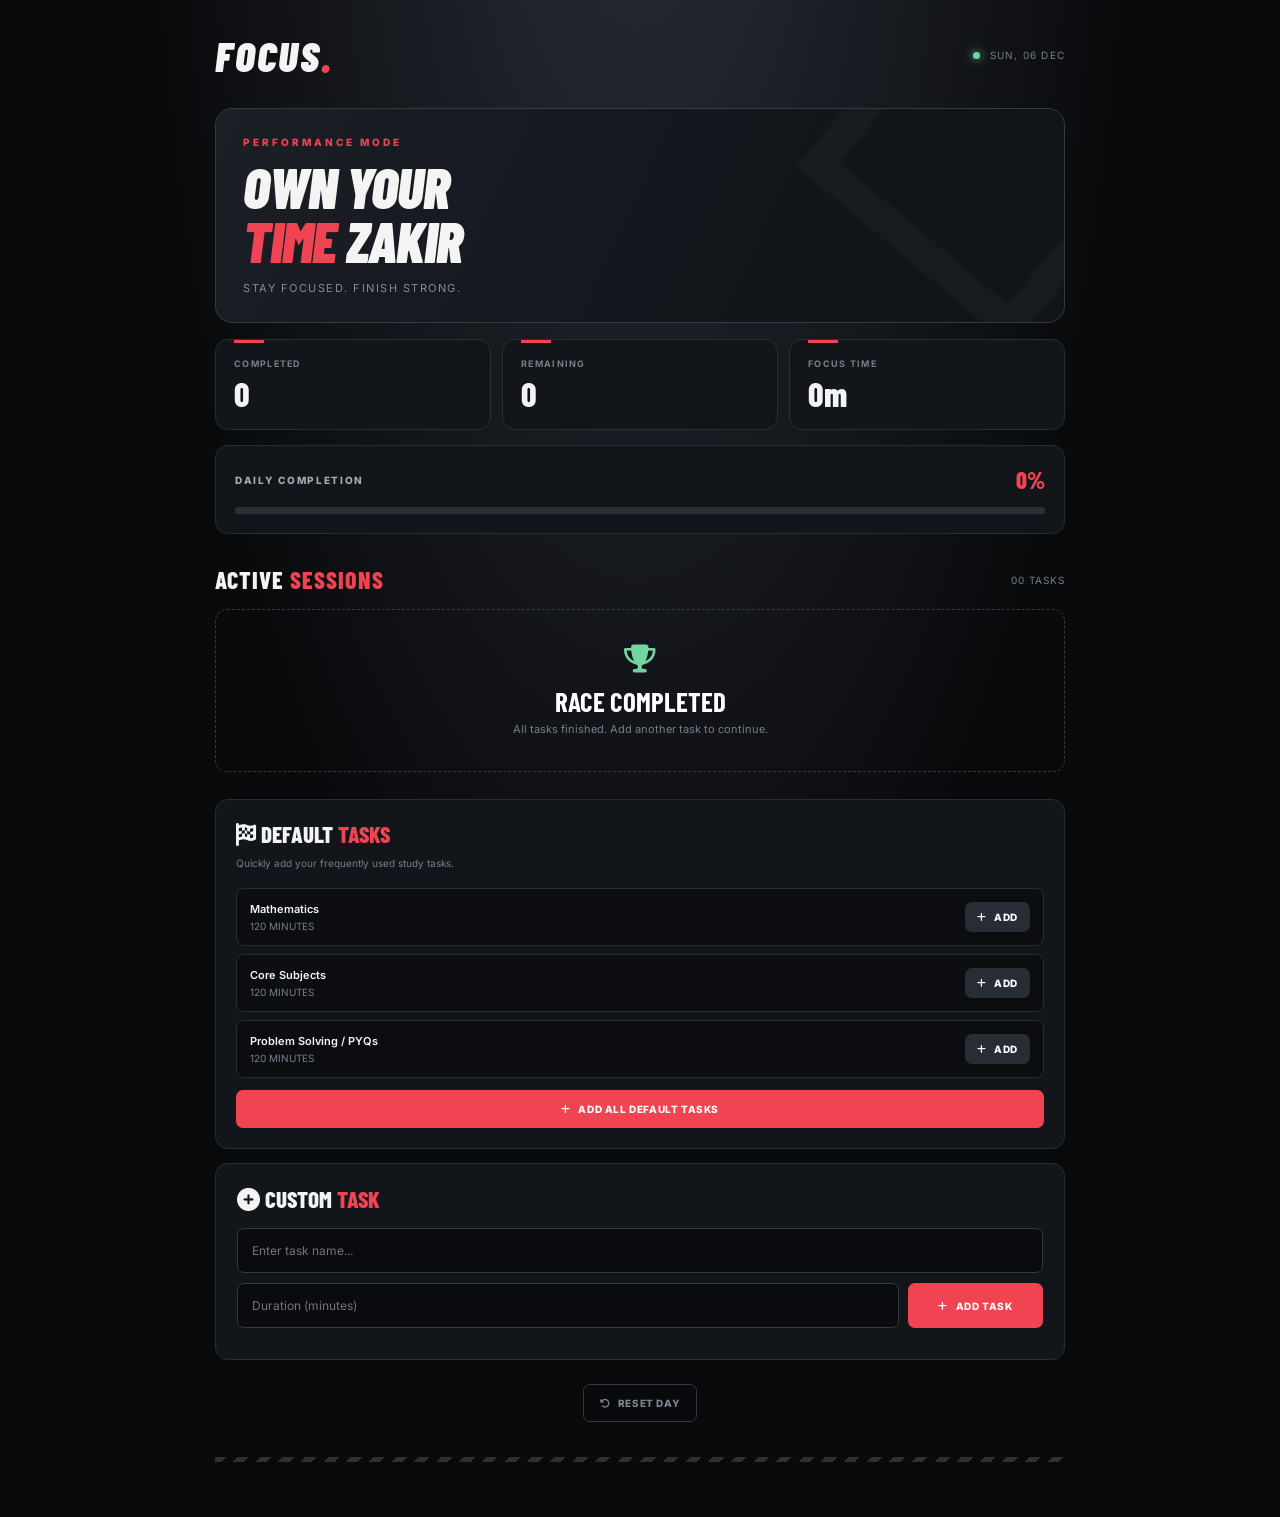
==== index.html @ b2abbb10 "Update print statement from 'Hello' to 'Goodbye'" ====
<!DOCTYPE html>
<html lang="en">
<head>
<meta charset="UTF-8">
<meta name="viewport" content="width=device-width, initial-scale=1.0">
<title>FOCUS — Daily Tracker</title>

    <link rel="icon" type="image/png" href="./logo.png" sizes="32x32">
    <link rel="manifest" href="./manifest.json">
    <meta name="theme-color" content="#090a0c">
<meta name="mobile-web-app-capable" content="yes">
<meta name="apple-mobile-web-app-capable" content="yes">

<!-- Font Awesome -->
<link rel="stylesheet"
href="https://cdnjs.cloudflare.com/ajax/libs/font-awesome/6.7.2/css/all.min.css">

<!-- Fonts -->
<link rel="preconnect" href="https://fonts.googleapis.com">
<link rel="preconnect" href="https://fonts.gstatic.com" crossorigin>
<link href="https://fonts.googleapis.com/css2?family=Barlow+Condensed:wght@500;600;700;800;900&family=Inter:wght@400;500;600;700;800&display=swap" rel="stylesheet">

<style>
:root {
    --bg: #090a0c;
    --panel: #12151a;
    --panel2: #191d23;
    --border: #292e36;
    --red: #f04452;
    --red2: #b82432;
    --text: #f4f4f5;
    --muted: #777f8b;
    --green: #72d6a0;
}

* {
    margin: 0;
    padding: 0;
    box-sizing: border-box;
}

body {
    background:
        radial-gradient(ellipse at 50% -20%, #292e38 0%, transparent 55%),
        var(--bg);
    color: var(--text);
    font-family: Inter, sans-serif;
    min-height: 100vh;
    padding: 30px 17px 55px;
    overflow-x: hidden;
}

body::before {
    content: "";
    position: fixed;
    inset: 0;
    pointer-events: none;
    opacity: .09;
    background-image:
        linear-gradient(90deg, #ffffff10 1px, transparent 1px),
        linear-gradient(#ffffff10 1px, transparent 1px);
    background-size: 42px 42px;
    mask-image: linear-gradient(to bottom, black, transparent 75%);
}

button, input {
    font-family: inherit;
}

.container {
    width: 100%;
    max-width: 850px;
    margin: auto;
    position: relative;
}

/* HEADER */

.header {
    display: flex;
    justify-content: space-between;
    align-items: center;
    margin-bottom: 28px;
}

.logo {
    font-family: "Barlow Condensed", sans-serif;
    font-size: 42px;
    font-weight: 900;
    font-style: italic;
    letter-spacing: 2px;
}

.logo span {
    color: var(--red);
}

.header-right {
    display: flex;
    align-items: center;
    gap: 10px;
}

.live-dot {
    width: 7px;
    height: 7px;
    background: var(--green);
    border-radius: 50%;
    box-shadow: 0 0 10px #72d6a0;
}

.date {
    color: var(--muted);
    font-size: 10px;
    letter-spacing: 1.2px;
}

/* HERO */

.hero {
    position: relative;
    overflow: hidden;
    border: 1px solid #343943;
    border-radius: 17px;
    background: linear-gradient(115deg, #1b1f26, #111419 75%);
    padding: 27px;
    margin-bottom: 16px;
}

.hero::after {
    content: "";
    position: absolute;
    width: 220px;
    height: 220px;
    right: -70px;
    top: -100px;
    border: 30px solid #ffffff06;
    transform: rotate(40deg);
    pointer-events: none;
}

.hero-label {
    color: var(--red);
    font-size: 10px;
    font-weight: 800;
    letter-spacing: 3px;
    margin-bottom: 11px;
}

.hero-title {
    font-family: "Barlow Condensed", sans-serif;
    font-size: clamp(38px, 8vw, 57px);
    line-height: .95;
    font-weight: 900;
    font-style: italic;
    letter-spacing: -1px;
}

.hero-title span {
    color: var(--red);
}

.hero-description {
    color: #858c97;
    font-size: 11px;
    letter-spacing: 1.5px;
    margin-top: 14px;
}

/* STATS */

.stats {
    display: grid;
    grid-template-columns: repeat(3, 1fr);
    gap: 11px;
    margin-bottom: 15px;
}

.stat {
    position: relative;
    overflow: hidden;
    background: var(--panel);
    border: 1px solid var(--border);
    border-radius: 13px;
    padding: 18px;
}

.stat::before {
    content: "";
    position: absolute;
    left: 18px;
    top: 0;
    width: 30px;
    height: 3px;
    background: var(--red);
}

.stat-label {
    color: var(--muted);
    font-size: 9px;
    letter-spacing: 1.3px;
    font-weight: 700;
    text-transform: uppercase;
}

.stat-value {
    font-family: "Barlow Condensed", sans-serif;
    font-size: 34px;
    font-weight: 800;
    margin-top: 8px;
    line-height: 1;
}

/* PROGRESS */

.progress-card {
    background: var(--panel);
    border: 1px solid var(--border);
    border-radius: 13px;
    padding: 19px;
    margin-bottom: 31px;
}

.progress-top {
    display: flex;
    justify-content: space-between;
    margin-bottom: 13px;
    align-items: center;
}

.progress-label {
    color: #a5aab3;
    font-size: 10px;
    font-weight: 800;
    letter-spacing: 1.7px;
}

.progress-number {
    color: var(--red);
    font-family: "Barlow Condensed", sans-serif;
    font-size: 24px;
    font-weight: 800;
}

.progress-track {
    height: 7px;
    background: #2b3038;
    border-radius: 20px;
    overflow: hidden;
}

.progress-fill {
    width: 0;
    height: 100%;
    border-radius: 20px;
    background: linear-gradient(90deg, var(--red2), var(--red));
    box-shadow: 0 0 12px #f0445260;
    transition: width .4s ease;
}

/* TASK SECTION */

.section-header {
    display: flex;
    justify-content: space-between;
    align-items: center;
    margin-bottom: 15px;
}

.section-title {
    font-family: "Barlow Condensed", sans-serif;
    font-size: 24px;
    font-weight: 800;
    letter-spacing: 1px;
}

.section-title span {
    color: var(--red);
}

.task-count {
    font-size: 10px;
    color: var(--muted);
    letter-spacing: 1px;
}

/* TASK CARD */

.task {
    background: linear-gradient(120deg, #171a20, #111419);
    border: 1px solid #2b3038;
    border-radius: 13px;
    padding: 21px;
    margin-bottom: 12px;
    position: relative;
    overflow: hidden;
    transition: border-color .2s, transform .2s;
    animation: enter .3s ease both;
}

.task:hover {
    border-color: #535b68;
    transform: translateY(-2px);
}

.task.active {
    border-color: #92323c;
    background: linear-gradient(120deg, #20191c, #12151a);
}

.task.active::before {
    content: "";
    position: absolute;
    left: 0;
    top: 0;
    bottom: 0;
    width: 3px;
    background: var(--red);
}

@keyframes enter {
    from {
        opacity: 0;
        transform: translateY(10px);
    }
    to {
        opacity: 1;
        transform: translateY(0);
    }
}

@keyframes vanish {
    to {
        opacity: 0;
        transform: translateX(25px);
        max-height: 0;
        padding-top: 0;
        padding-bottom: 0;
        margin-bottom: 0;
    }
}

.task.removing {
    animation: vanish .3s ease forwards;
    pointer-events: none;
}

.task-head {
    display: flex;
    justify-content: space-between;
    gap: 10px;
}

.task-name {
    font-size: 15px;
    font-weight: 700;
    overflow-wrap: anywhere;
}

.task-duration {
    font-size: 9px;
    color: var(--muted);
    margin-top: 7px;
    letter-spacing: 1px;
}

.task-status {
    font-size: 9px;
    color: #858c97;
    font-weight: 800;
    letter-spacing: 1px;
    white-space: nowrap;
}

.task.active .task-status {
    color: var(--red);
}

.timer {
    font-family: "Barlow Condensed", sans-serif;
    font-size: 49px;
    font-weight: 800;
    letter-spacing: 1px;
    margin: 16px 0;
    font-variant-numeric: tabular-nums;
}

.task.active .timer {
    color: #ff5965;
}

.actions {
    display: flex;
    flex-wrap: wrap;
    gap: 8px;
}

button {
    border: none;
    border-radius: 7px;
    cursor: pointer;
    font-size: 10px;
    font-weight: 800;
    letter-spacing: .6px;
    padding: 12px 16px;
    transition: .2s;
}

button:hover {
    transform: translateY(-2px);
    filter: brightness(1.12);
}

button:active {
    transform: scale(.97);
}

button:disabled {
    opacity: .5;
    cursor: default;
    transform: none;
}

button i {
    margin-right: 5px;
}

.start-btn {
    background: var(--red);
    color: white;
}

.pause-btn {
    background: #303640;
    color: white;
}

.end-btn {
    background: #252a31;
    color: #b3bac4;
}

.delete-btn {
    margin-left: auto;
    color: #858c97;
    background: transparent;
    border: 1px solid #343a43;
}

.delete-btn:hover {
    color: var(--red);
    border-color: var(--red);
}

/* DEFAULT TASKS PANEL */

.default-panel {
    background: var(--panel);
    border: 1px solid var(--border);
    border-radius: 13px;
    padding: 20px;
    margin-top: 27px;
}

.panel-heading {
    font-family: "Barlow Condensed", sans-serif;
    font-size: 23px;
    font-weight: 800;
    margin-bottom: 7px;
}

.panel-heading span {
    color: var(--red);
}

.panel-subtitle {
    color: var(--muted);
    font-size: 10px;
    margin-bottom: 17px;
    line-height: 1.6;
}

.default-list {
    display: flex;
    flex-direction: column;
    gap: 8px;
}

.default-item {
    background: #0b0d10;
    border: 1px solid #292e36;
    padding: 13px;
    border-radius: 8px;
    display: flex;
    justify-content: space-between;
    align-items: center;
    gap: 10px;
}

.default-name {
    font-size: 11px;
    font-weight: 600;
}

.default-time {
    color: var(--muted);
    font-size: 10px;
    margin-top: 4px;
}

.small-add {
    padding: 9px 12px;
    background: #282d35;
    color: white;
    white-space: nowrap;
}

.small-add:hover {
    background: var(--red);
}

.add-all {
    width: 100%;
    margin-top: 12px;
    background: var(--red);
    color: white;
    padding: 13px;
}

/* CUSTOM TASK PANEL */

.custom-panel {
    background: var(--panel);
    border: 1px solid var(--border);
    border-radius: 13px;
    padding: 21px;
    margin-top: 14px;
}

.custom-heading {
    font-family: "Barlow Condensed", sans-serif;
    font-size: 23px;
    font-weight: 800;
    margin-bottom: 15px;
}

.custom-heading span {
    color: var(--red);
}

input {
    width: 100%;
    padding: 14px;
    border: 1px solid #343a43;
    background: #090b0e;
    color: white;
    outline: none;
    border-radius: 7px;
    font-size: 12px;
    margin-bottom: 10px;
}

input:focus {
    border-color: var(--red);
}

.add-row {
    display: grid;
    grid-template-columns: 1fr 135px;
    gap: 9px;
}

.add-btn {
    background: var(--red);
    color: white;
    margin-bottom: 10px;
}

/* EMPTY STATE */

.empty {
    text-align: center;
    border: 1px dashed #353b45;
    border-radius: 12px;
    padding: 35px 15px;
    color: var(--muted);
    font-size: 11px;
}

.empty i {
    color: var(--green);
    font-size: 28px;
    margin-bottom: 12px;
}

.empty h3 {
    color: white;
    font-family: "Barlow Condensed", sans-serif;
    font-size: 27px;
    margin-bottom: 5px;
}

/* RESET */

.reset-area {
    display: flex;
    justify-content: center;
    margin-top: 24px;
}

.reset-btn {
    background: transparent;
    color: #7e8590;
    border: 1px solid #343a43;
}

.reset-btn:hover {
    color: white;
    border-color: var(--red);
}

/* CHECKER STRIPE */

.checker {
    height: 5px;
    margin-top: 35px;
    opacity: .3;
    background: repeating-linear-gradient(
        135deg,
        #888 0,
        #888 8px,
        transparent 8px,
        transparent 16px
    );
}

@media(max-width: 550px) {
    body {
        padding: 22px 13px 45px;
    }

    .hero {
        padding: 22px;
    }

    .stat {
        padding: 13px;
    }

    .stat-value {
        font-size: 29px;
    }

    .task {
        padding: 17px;
    }

    .timer {
        font-size: 43px;
    }

    .add-row {
        grid-template-columns: 1fr 115px;
    }
}
</style>
</head>

<body>

<div class="container">

    <header class="header">
        <div class="logo">FOCUS<span>.</span></div>

        <div class="header-right">
            <div class="live-dot"></div>
            <div class="date" id="date"></div>
        </div>
    </header>

    <section class="hero">
        <div class="hero-label">PERFORMANCE MODE</div>
        <div class="hero-title">
            OWN YOUR<br>
            <span>TIME </span>
            ZAKIR
        </div>
        <div class="hero-description">
            STAY FOCUSED. FINISH STRONG.
        </div>
    </section>

    <section class="stats">
        <div class="stat">
            <div class="stat-label">Completed</div>
            <div class="stat-value" id="completed">0</div>
        </div>

        <div class="stat">
            <div class="stat-label">Remaining</div>
            <div class="stat-value" id="remaining">3</div>
        </div>

        <div class="stat">
            <div class="stat-label">Focus time</div>
            <div class="stat-value" id="focusTime">0m</div>
        </div>
    </section>

    <section class="progress-card">
        <div class="progress-top">
            <div class="progress-label">DAILY COMPLETION</div>
            <div class="progress-number" id="percentage">0%</div>
        </div>

        <div class="progress-track">
            <div class="progress-fill" id="progress"></div>
        </div>
    </section>

    <section>
        <div class="section-header">
            <div class="section-title">
                ACTIVE <span>SESSIONS</span>
            </div>
            <div class="task-count" id="taskCount">03 TASKS</div>
        </div>

        <div id="taskList"></div>
    </section>

    <!-- DEFAULT TASKS -->
    <section class="default-panel">
        <div class="panel-heading">
            <i class="fa-solid fa-flag-checkered"></i>
            DEFAULT <span>TASKS</span>
        </div>

        <div class="panel-subtitle">
            Quickly add your frequently used study tasks.
        </div>

        <div class="default-list" id="defaultList"></div>

        <button class="add-all" onclick="addAllDefaults()">
            <i class="fa-solid fa-plus"></i>
            ADD ALL DEFAULT TASKS
        </button>
    </section>

    <!-- CUSTOM TASKS -->
    <section class="custom-panel">
        <div class="custom-heading">
            <i class="fa-solid fa-circle-plus"></i>
            CUSTOM <span>TASK</span>
        </div>

        <input
            id="taskName"
            type="text"
            placeholder="Enter task name..."
            maxlength="80"
        >

        <div class="add-row">
            <input
                id="taskDuration"
                type="number"
                min="1"
                max="1440"
                placeholder="Duration (minutes)"
            >

            <button class="add-btn" onclick="addTask()">
                <i class="fa-solid fa-plus"></i>
                ADD TASK
            </button>
        </div>
    </section>

    <div class="reset-area">
        <button class="reset-btn" onclick="resetDay()">
            <i class="fa-solid fa-rotate-left"></i>
            RESET DAY
        </button>
    </div>

    <div class="checker"></div>

</div>

<script>

const STORAGE_KEY = "focusTrackerV3";

const DEFAULTS = [
    { name: "Mathematics", duration: 120 },
    { name: "Core Subjects", duration: 120 },
    { name: "Problem Solving / PYQs", duration: 120 }
];

function today() {
    const d = new Date();

    return [
        d.getFullYear(),
        String(d.getMonth() + 1).padStart(2, "0"),
        String(d.getDate()).padStart(2, "0")
    ].join("-");
}

function newState() {
    return {
        date: today(),
        tasks: [],
        activeId: null,
        lastTick: null,
        focusSeconds: 0,
        completedCount: 0
    };
}

function loadState() {
    try {
        const data = JSON.parse(localStorage.getItem(STORAGE_KEY));

        if (data && data.date === today() &&
            Array.isArray(data.tasks)) {

            data.focusSeconds = data.focusSeconds || 0;
            data.completedCount = data.completedCount || 0;

            return data;
        }
    } catch (e) {}

    return newState();
}

let state = loadState();

function save() {
    localStorage.setItem(STORAGE_KEY, JSON.stringify(state));
}

function formatTime(seconds) {
    seconds = Math.max(0, Math.ceil(seconds));

    const h = Math.floor(seconds / 3600);
    const m = Math.floor((seconds % 3600) / 60);
    const s = seconds % 60;

    return [h, m, s]
        .map(v => String(v).padStart(2, "0"))
        .join(":");
}

/* DEFAULT TASKS UI */

function renderDefaults() {
    const list = document.getElementById("defaultList");
    list.innerHTML = "";

    DEFAULTS.forEach((item, index) => {
        const row = document.createElement("div");
        row.className = "default-item";

        const info = document.createElement("div");

        const name = document.createElement("div");
        name.className = "default-name";
        name.textContent = item.name;

        const time = document.createElement("div");
        time.className = "default-time";
        time.textContent = item.duration + " MINUTES";

        info.append(name, time);

        const button = document.createElement("button");
        button.className = "small-add";
        button.innerHTML = '<i class="fa-solid fa-plus"></i> ADD';
        button.onclick = () => addDefault(index);

        row.append(info, button);
        list.appendChild(row);
    });
}

function createTask(name, duration) {
    state.tasks.push({
        id: Date.now() + Math.floor(Math.random() * 100000),
        name: name,
        duration: duration,
        remaining: duration * 60,
        completed: false
    });

    save();
    renderTasks();
}

function addDefault(index) {
    const item = DEFAULTS[index];

    createTask(item.name, item.duration);
}

function addAllDefaults() {
    const existing = state.tasks
        .filter(t => !t.completed)
        .map(t => t.name.toLowerCase());

    let added = 0;

    DEFAULTS.forEach(item => {
        if (!existing.includes(item.name.toLowerCase())) {
            state.tasks.push({
                id: Date.now() + Math.floor(Math.random() * 100000),
                name: item.name,
                duration: item.duration,
                remaining: item.duration * 60,
                completed: false
            });

            added++;
        }
    });

    if (added === 0) {
        alert("All default tasks are already in your task list.");
        return;
    }

    save();
    renderTasks();
}

/* TIMER ENGINE */

function updateTimer() {
    if (!state.activeId || !state.lastTick) return;

    const now = Date.now();

    const elapsed = Math.floor(
        (now - state.lastTick) / 1000
    );

    if (elapsed <= 0) return;

    const task = state.tasks.find(
        t => t.id === state.activeId
    );

    if (!task || task.completed) {
        state.activeId = null;
        state.lastTick = null;
        return;
    }

    const used = Math.min(elapsed, task.remaining);

    task.remaining -= used;
    state.focusSeconds += used;
    state.lastTick += used * 1000;

    if (task.remaining <= 0) {
        task.remaining = 0;
        task.completed = true;
        state.completedCount++;

        state.activeId = null;
        state.lastTick = null;

        save();
        removeCompletedCard(task.id);
    }
}

/* TASK RENDERING */

function renderTasks() {
    const list = document.getElementById("taskList");
    list.innerHTML = "";

    const visible = state.tasks.filter(
        t => !t.completed
    );

    visible.forEach(task => {
        const active = state.activeId === task.id;

        const card = document.createElement("div");
        card.className = "task" + (active ? " active" : "");
        card.id = "task-" + task.id;

        const heading = document.createElement("div");
        heading.className = "task-head";

        const info = document.createElement("div");

        const name = document.createElement("div");
        name.className = "task-name";
        name.textContent = task.name;

        const duration = document.createElement("div");
        duration.className = "task-duration";
        duration.textContent =
            "PLANNED DURATION · " + task.duration + " MIN";

        info.append(name, duration);

        const status = document.createElement("div");
        status.className = "task-status";
        status.id = "status-" + task.id;
        status.textContent = active ? "RUNNING" : "READY";

        heading.append(info, status);

        const timer = document.createElement("div");
        timer.className = "timer";
        timer.id = "timer-" + task.id;
        timer.textContent = formatTime(task.remaining);

        const actions = document.createElement("div");
        actions.className = "actions";

        const start = document.createElement("button");
        start.className = "start-btn";
        start.innerHTML = active
            ? '<i class="fa-solid fa-play"></i> RUNNING'
            : task.remaining < task.duration * 60
                ? '<i class="fa-solid fa-play"></i> RESUME'
                : '<i class="fa-solid fa-play"></i> START';

        start.disabled = active;
        start.onclick = () => startTask(task.id);

        actions.appendChild(start);

        if (active) {
            const pause = document.createElement("button");
            pause.className = "pause-btn";
            pause.innerHTML = '<i class="fa-solid fa-pause"></i> PAUSE';
            pause.onclick = pauseTask;

            actions.appendChild(pause);
        }

        const end = document.createElement("button");
        end.className = "end-btn";
        end.innerHTML = '<i class="fa-solid fa-flag-checkered"></i> END';
        end.onclick = () => endTask(task.id);

        actions.appendChild(end);

        const del = document.createElement("button");
        del.className = "delete-btn";
        del.innerHTML = '<i class="fa-solid fa-trash"></i>';
        del.title = "Delete task";
        del.onclick = () => deleteTask(task.id);

        actions.appendChild(del);

        card.append(heading, timer, actions);
        list.appendChild(card);
    });

    if (visible.length === 0) {
        const empty = document.createElement("div");
        empty.className = "empty";

        const icon = document.createElement("i");
        icon.className = "fa-solid fa-trophy";

        const title = document.createElement("h3");
        title.textContent = "RACE COMPLETED";

        const text = document.createElement("p");
        text.textContent = "All tasks finished. Add another task to continue.";

        empty.append(icon, title, text);
        list.appendChild(empty);
    }

    updateDashboard();
}

/* REMOVE COMPLETED CARD */

function removeCompletedCard(id) {
    const card = document.getElementById("task-" + id);

    if (card) {
        card.classList.add("removing");

        setTimeout(() => {
            card.remove();
            updateEmptyState();
        }, 300);
    }

    updateDashboard();
}

function updateEmptyState() {
    const remaining = state.tasks.filter(t => !t.completed);

    if (remaining.length === 0) {
        const list = document.getElementById("taskList");

        if (!list.querySelector(".empty")) {
            const empty = document.createElement("div");
            empty.className = "empty";

            const icon = document.createElement("i");
            icon.className = "fa-solid fa-trophy";

            const title = document.createElement("h3");
            title.textContent = "RACE COMPLETED";

            const text = document.createElement("p");
            text.textContent = "All tasks finished. Add another task to continue.";

            empty.append(icon, title, text);
            list.appendChild(empty);
        }
    }
}

/* DASHBOARD */

function updateDashboard() {
    const total = state.tasks.length;
    const completed = state.completedCount;

    const remaining = state.tasks.filter(
        t => !t.completed
    ).length;

    const percent = total
        ? Math.min(100, Math.round(completed / total * 100))
        : 0;

    document.getElementById("completed").textContent = completed;
    document.getElementById("remaining").textContent = remaining;

    document.getElementById("percentage").textContent =
        percent + "%";

    document.getElementById("progress").style.width =
        percent + "%";

    document.getElementById("taskCount").textContent =
        String(remaining).padStart(2, "0") + " TASKS";

    const mins = Math.floor(state.focusSeconds / 60);
    const hours = Math.floor(mins / 60);
    const rest = mins % 60;

    document.getElementById("focusTime").textContent =
        hours ? hours + "h " + rest + "m" : mins + "m";
}

/* UPDATE TIMER WITHOUT REBUILDING CARDS */

function updateVisibleTimer() {
    if (!state.activeId) return;

    const task = state.tasks.find(
        t => t.id === state.activeId
    );

    if (!task) return;

    const timer = document.getElementById("timer-" + task.id);

    if (timer) {
        timer.textContent = formatTime(task.remaining);
    }
}

/* CONTROLS */

function startTask(id) {
    updateTimer();

    if (state.activeId) {
        state.activeId = null;
        state.lastTick = null;
    }

    const task = state.tasks.find(t => t.id === id);

    if (!task || task.completed || task.remaining <= 0) return;

    state.activeId = id;
    state.lastTick = Date.now();

    save();
    renderTasks();
}

function pauseTask() {
    updateTimer();

    state.activeId = null;
    state.lastTick = null;

    save();
    renderTasks();
}

function endTask(id) {
    updateTimer();

    const task = state.tasks.find(t => t.id === id);

    if (!task || task.completed) return;

    task.completed = true;
    task.remaining = 0;
    state.completedCount++;

    if (state.activeId === id) {
        state.activeId = null;
        state.lastTick = null;
    }

    save();
    removeCompletedCard(id);
}

function deleteTask(id) {
    if (!confirm("Delete this task?")) return;

    if (state.activeId === id) {
        state.activeId = null;
        state.lastTick = null;
    }

    state.tasks = state.tasks.filter(t => t.id !== id);

    save();
    renderTasks();
}

function addTask() {
    const nameInput = document.getElementById("taskName");
    const durationInput = document.getElementById("taskDuration");

    const name = nameInput.value.trim();
    const duration = Number(durationInput.value);

    if (!name) {
        alert("Enter a task name.");
        return;
    }

    if (!Number.isInteger(duration) ||
        duration < 1 || duration > 1440) {
        alert("Enter a duration between 1 and 1440 minutes.");
        return;
    }

    createTask(name, duration);

    nameInput.value = "";
    durationInput.value = "";
}

function resetDay() {
    if (!confirm("Reset all tasks and today's progress?")) return;

    state = newState();

    save();
    renderTasks();
}

/* DAILY RESET */

function checkNewDay() {
    if (state.date !== today()) {
        state = newState();
        save();
        renderTasks();
    }
}

/* DATE */

function updateDate() {
    document.getElementById("date").textContent =
        new Date().toLocaleDateString("en-IN", {
            weekday: "short",
            day: "2-digit",
            month: "short"
        }).toUpperCase();
}

/* KEYBOARD */

document.getElementById("taskName")
    .addEventListener("keydown", e => {
        if (e.key === "Enter") addTask();
    });

document.getElementById("taskDuration")
    .addEventListener("keydown", e => {
        if (e.key === "Enter") addTask();
    });

/* INITIALISE */

checkNewDay();
updateDate();
renderDefaults();
renderTasks();

/* Smooth timer updates without blinking */

setInterval(() => {
    checkNewDay();
    updateTimer();
    updateVisibleTimer();
    updateDashboard();
    save();
}, 1000);

</script>

</body>
</html>
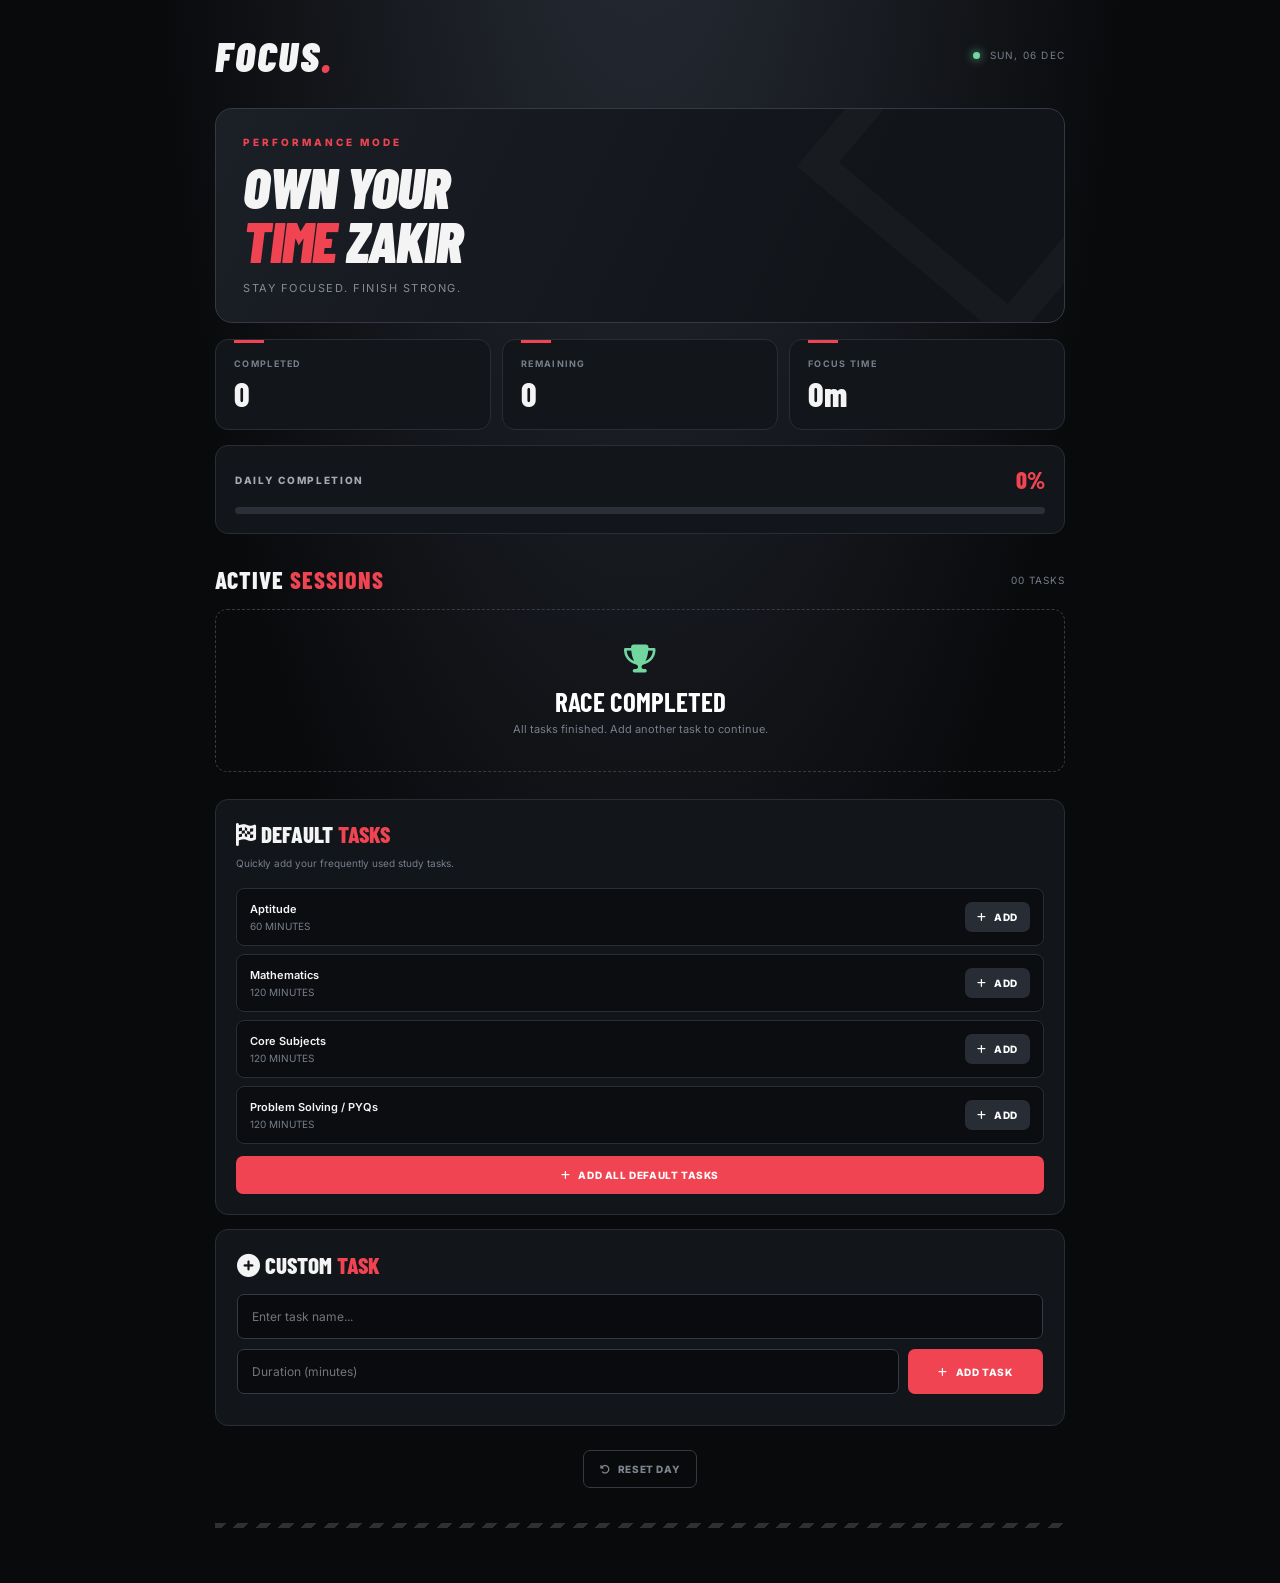
==== commit 5e258516: "Fix typo in print statement" ====
--- a/index.html
+++ b/index.html
@@ -796,6 +796,7 @@
 const STORAGE_KEY = "focusTrackerV3";
 
 const DEFAULTS = [
+    { name: "Aptitude", duration: 60},
     { name: "Mathematics", duration: 120 },
     { name: "Core Subjects", duration: 120 },
     { name: "Problem Solving / PYQs", duration: 120 }
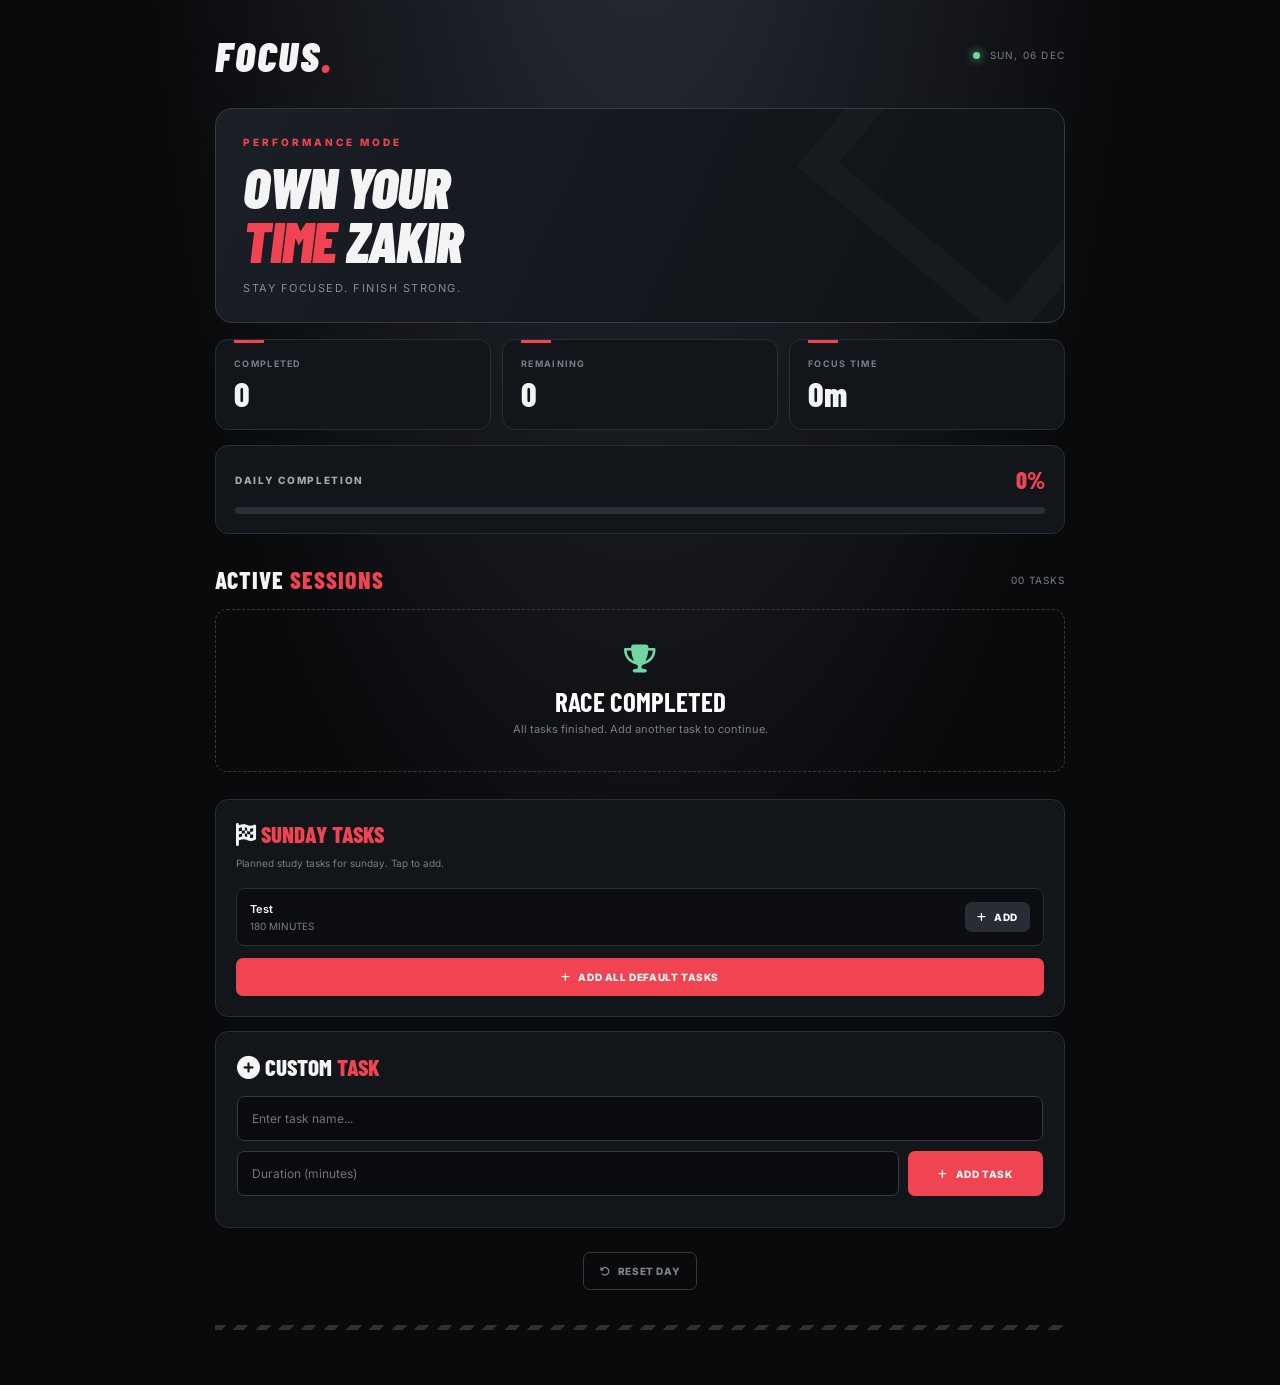
==== commit c01f5246: "Update print statement from 'Hello' to 'Goodbye'" ====
--- a/index.html
+++ b/index.html
@@ -1,4 +1,3 @@
-
 <!DOCTYPE html>
 <html lang="en">
 <head>
@@ -735,11 +734,11 @@
     <section class="default-panel">
         <div class="panel-heading">
             <i class="fa-solid fa-flag-checkered"></i>
-            DEFAULT <span>TASKS</span>
+            <span id="defaultDay">TODAY'S</span> <span>TASKS</span>
         </div>
 
-        <div class="panel-subtitle">
-            Quickly add your frequently used study tasks.
+        <div class="panel-subtitle" id="defaultSubtitle">
+            Quickly add your planned study tasks for today.
         </div>
 
         <div class="default-list" id="defaultList"></div>
@@ -795,12 +794,57 @@
 
 const STORAGE_KEY = "focusTrackerV3";
 
-const DEFAULTS = [
-    { name: "Aptitude", duration: 60},
-    { name: "Mathematics", duration: 120 },
-    { name: "Core Subjects", duration: 120 },
-    { name: "Problem Solving / PYQs", duration: 120 }
+/* ---------- WEEKLY SCHEDULE ----------
+   Keys follow Date.getDay(): 0 = Sunday ... 6 = Saturday.
+   Edit names / durations (minutes) here. */
+
+const DEFAULT_MINUTES = 120;
+
+const SUBJECTS = {
+    CO:    "Calculus and Optimization",
+    PYDSA: "Python & DSA",
+    LA:    "Linear Algebra",
+    AI:    "Artificial Intelligence",
+    ML:    "Machine Learning",
+    PS:    "Probability and Statistics",
+    DBMS:  "DBMS",
+    DW:    "Data Warehousing",
+    TEST:  "Test"
+};
+
+const WEEKLY_SCHEDULE = {
+    0: [{ subject: "TEST",  duration: 180 }],                                   // Sunday
+    1: [{ subject: "CO" },    { subject: "PYDSA" }],                            // Monday
+    2: [{ subject: "LA" },    { subject: "AI" }],                               // Tuesday
+    3: [{ subject: "LA" },    { subject: "ML" }],                               // Wednesday
+    4: [{ subject: "PS" },    { subject: "ML" }],                               // Thursday
+    5: [{ subject: "PS" },    { subject: "DBMS" }],                             // Friday
+    6: [{ subject: "PS" },    { subject: "DW" }]                                // Saturday
+};
+
+const DAY_NAMES = [
+    "SUNDAY", "MONDAY", "TUESDAY", "WEDNESDAY",
+    "THURSDAY", "FRIDAY", "SATURDAY"
 ];
+
+/* Common tasks every day EXCEPT Sunday (Sunday is Test only) */
+const DAILY_TASKS = [
+    { name: "Aptitude", duration: 60 },
+    { name: "PYQs",     duration: 120 }
+];
+
+function getDefaults() {
+    const day = new Date().getDay();
+
+    const subjects = (WEEKLY_SCHEDULE[day] || []).map(item => ({
+        name: SUBJECTS[item.subject],
+        duration: item.duration || DEFAULT_MINUTES
+    }));
+
+    if (day === 0) return subjects;
+
+    return subjects.concat(DAILY_TASKS.map(t => ({ ...t })));
+}
 
 function today() {
     const d = new Date();
@@ -861,10 +905,17 @@
 /* DEFAULT TASKS UI */
 
 function renderDefaults() {
+    const defaults = getDefaults();
+    const dayName = DAY_NAMES[new Date().getDay()];
+
+    document.getElementById("defaultDay").textContent = dayName;
+    document.getElementById("defaultSubtitle").textContent =
+        "Planned study tasks for " + dayName.toLowerCase() + ". Tap to add.";
+
     const list = document.getElementById("defaultList");
     list.innerHTML = "";
 
-    DEFAULTS.forEach((item, index) => {
+    defaults.forEach((item, index) => {
         const row = document.createElement("div");
         row.className = "default-item";
 
@@ -904,7 +955,9 @@
 }
 
 function addDefault(index) {
-    const item = DEFAULTS[index];
+    const item = getDefaults()[index];
+
+    if (!item) return;
 
     createTask(item.name, item.duration);
 }
@@ -916,7 +969,7 @@
 
     let added = 0;
 
-    DEFAULTS.forEach(item => {
+    getDefaults().forEach(item => {
         if (!existing.includes(item.name.toLowerCase())) {
             state.tasks.push({
                 id: Date.now() + Math.floor(Math.random() * 100000),
@@ -1288,6 +1341,7 @@
     if (state.date !== today()) {
         state = newState();
         save();
+        renderDefaults();
         renderTasks();
     }
 }
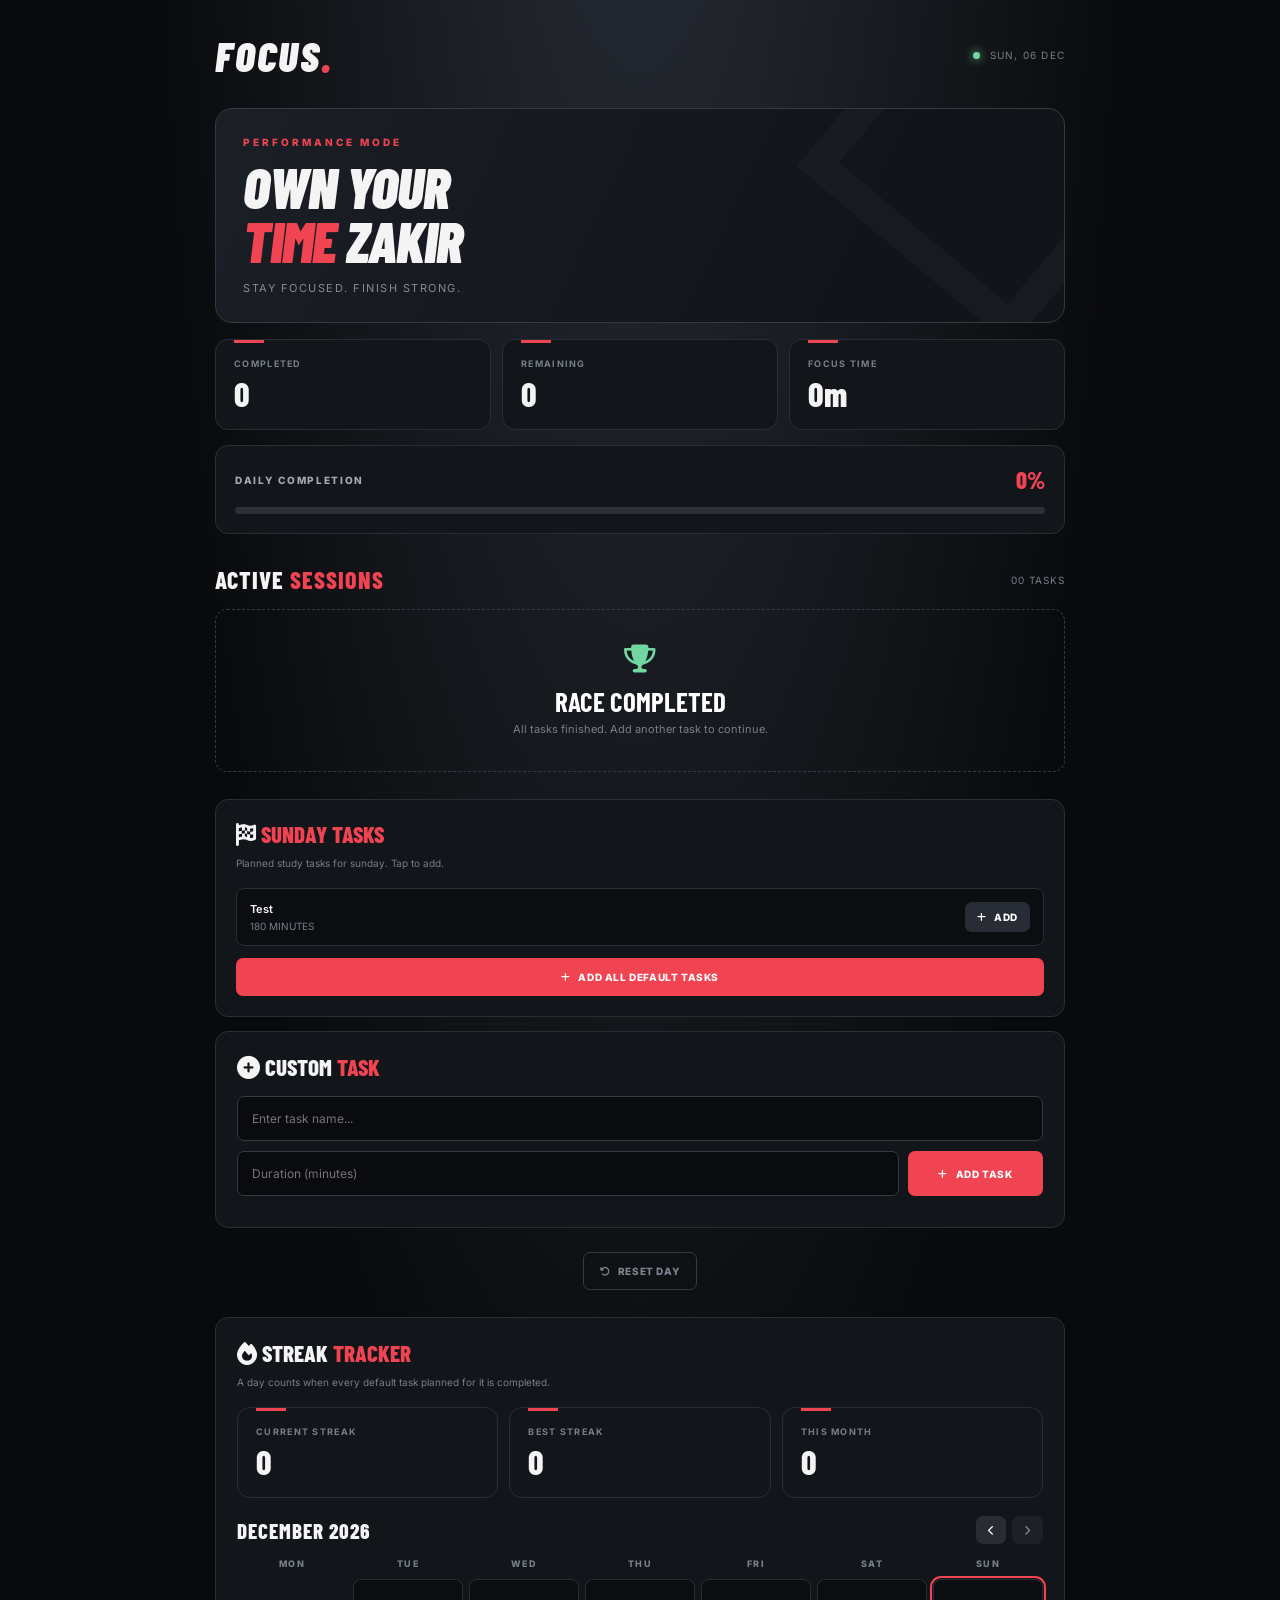
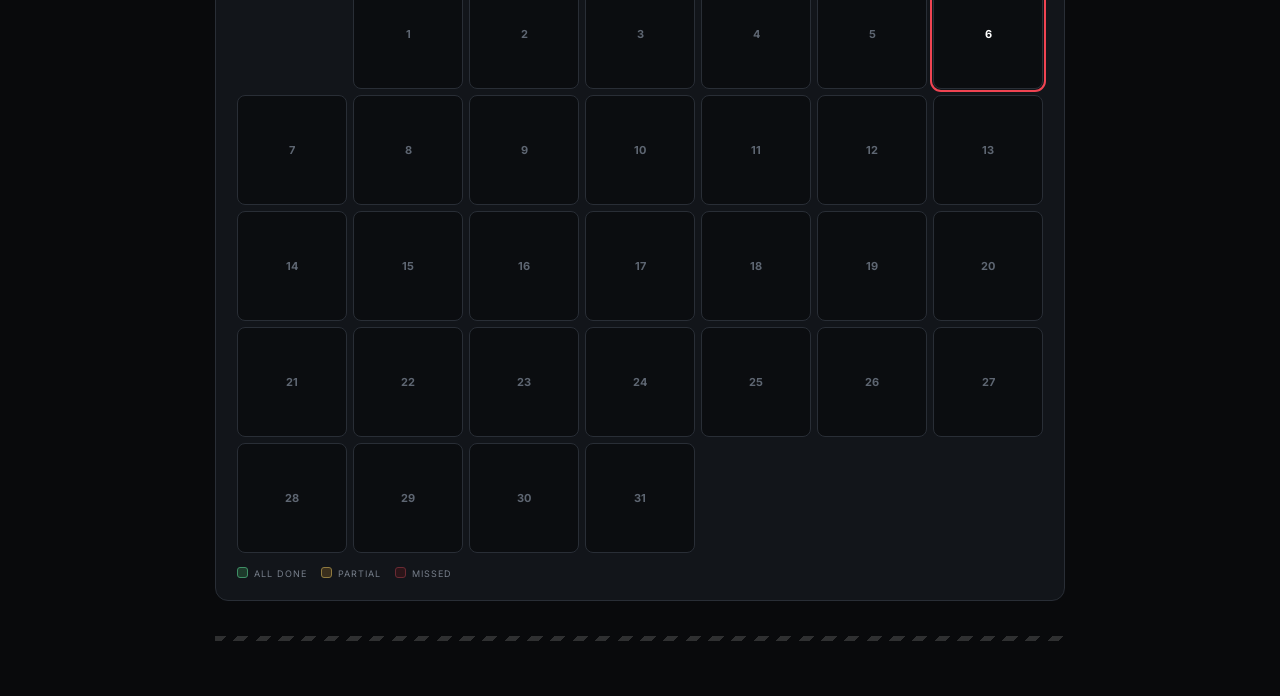
==== commit 2ed6bb39: "Update print statement from 'Hello' to 'Goodbye'" ====
--- a/index.html
+++ b/index.html
@@ -619,6 +619,144 @@
     border-color: var(--red);
 }
 
+/* STREAK CALENDAR */
+
+.streak-panel {
+    background: var(--panel);
+    border: 1px solid var(--border);
+    border-radius: 13px;
+    padding: 21px;
+    margin-top: 27px;
+}
+
+.streak-panel .stats {
+    margin-bottom: 18px;
+}
+
+.cal-head {
+    display: flex;
+    justify-content: space-between;
+    align-items: center;
+    margin-bottom: 14px;
+}
+
+.cal-title {
+    font-family: "Barlow Condensed", sans-serif;
+    font-size: 21px;
+    font-weight: 800;
+    letter-spacing: 1px;
+}
+
+.cal-nav {
+    display: flex;
+    gap: 6px;
+}
+
+.cal-nav button {
+    padding: 8px 12px;
+    background: #282d35;
+    color: white;
+}
+
+.cal-nav button i {
+    margin: 0;
+}
+
+.cal-grid {
+    display: grid;
+    grid-template-columns: repeat(7, 1fr);
+    gap: 6px;
+}
+
+.cal-dow {
+    text-align: center;
+    color: var(--muted);
+    font-size: 9px;
+    font-weight: 800;
+    letter-spacing: 1.2px;
+    padding-bottom: 4px;
+}
+
+.cal-cell {
+    aspect-ratio: 1 / 1;
+    border-radius: 8px;
+    border: 1px solid #292e36;
+    background: #0b0d10;
+    color: #5e6672;
+    font-size: 11px;
+    font-weight: 700;
+    display: flex;
+    align-items: center;
+    justify-content: center;
+    position: relative;
+}
+
+.cal-cell.blank {
+    border: none;
+    background: transparent;
+}
+
+.cal-cell.done {
+    background: #1d3a2b;
+    border-color: #3f8f66;
+    color: var(--green);
+}
+
+.cal-cell.done::after {
+    content: "";
+    position: absolute;
+    bottom: 5px;
+    width: 5px;
+    height: 5px;
+    border-radius: 50%;
+    background: var(--green);
+    box-shadow: 0 0 6px #72d6a0;
+}
+
+.cal-cell.partial {
+    background: #3a2f1d;
+    border-color: #8f7a3f;
+    color: #e0b95c;
+}
+
+.cal-cell.missed {
+    background: #2b1519;
+    border-color: #6a2a33;
+    color: #c4545f;
+}
+
+.cal-cell.today {
+    outline: 2px solid var(--red);
+    outline-offset: 1px;
+    color: white;
+}
+
+.cal-legend {
+    display: flex;
+    flex-wrap: wrap;
+    gap: 14px;
+    margin-top: 14px;
+    color: var(--muted);
+    font-size: 9px;
+    letter-spacing: 1px;
+}
+
+.cal-legend span::before {
+    content: "";
+    display: inline-block;
+    width: 9px;
+    height: 9px;
+    border-radius: 3px;
+    margin-right: 6px;
+    vertical-align: -1px;
+    background: #0b0d10;
+    border: 1px solid #292e36;
+}
+
+.cal-legend .l-done::before { background: #1d3a2b; border-color: #3f8f66; }
+.cal-legend .l-partial::before { background: #3a2f1d; border-color: #8f7a3f; }
+.cal-legend .l-missed::before { background: #2b1519; border-color: #6a2a33; }
+
 /* CHECKER STRIPE */
 
 .checker {
@@ -662,6 +800,14 @@
     .add-row {
         grid-template-columns: 1fr 115px;
     }
+
+    .cal-grid {
+        gap: 4px;
+    }
+
+    .cal-cell {
+        font-size: 10px;
+    }
 }
 </style>
 </head>
@@ -786,6 +932,56 @@
         </button>
     </div>
 
+    <!-- STREAK CALENDAR -->
+    <section class="streak-panel">
+        <div class="panel-heading">
+            <i class="fa-solid fa-fire"></i>
+            STREAK <span>TRACKER</span>
+        </div>
+
+        <div class="panel-subtitle">
+            A day counts when every default task planned for it is completed.
+        </div>
+
+        <div class="stats">
+            <div class="stat">
+                <div class="stat-label">Current streak</div>
+                <div class="stat-value" id="curStreak">0</div>
+            </div>
+
+            <div class="stat">
+                <div class="stat-label">Best streak</div>
+                <div class="stat-value" id="bestStreak">0</div>
+            </div>
+
+            <div class="stat">
+                <div class="stat-label">This month</div>
+                <div class="stat-value" id="monthDone">0</div>
+            </div>
+        </div>
+
+        <div class="cal-head">
+            <div class="cal-title" id="calTitle"></div>
+
+            <div class="cal-nav">
+                <button onclick="changeMonth(-1)" title="Previous month">
+                    <i class="fa-solid fa-chevron-left"></i>
+                </button>
+                <button id="calNext" onclick="changeMonth(1)" title="Next month">
+                    <i class="fa-solid fa-chevron-right"></i>
+                </button>
+            </div>
+        </div>
+
+        <div class="cal-grid" id="calGrid"></div>
+
+        <div class="cal-legend">
+            <span class="l-done">ALL DONE</span>
+            <span class="l-partial">PARTIAL</span>
+            <span class="l-missed">MISSED</span>
+        </div>
+    </section>
+
     <div class="checker"></div>
 
 </div>
@@ -834,8 +1030,10 @@
 ];
 
 function getDefaults() {
-    const day = new Date().getDay();
-
+    return getDefaultsForDay(new Date().getDay());
+}
+
+function getDefaultsForDay(day) {
     const subjects = (WEEKLY_SCHEDULE[day] || []).map(item => ({
         name: SUBJECTS[item.subject],
         duration: item.duration || DEFAULT_MINUTES
@@ -888,6 +1086,197 @@
 
 function save() {
     localStorage.setItem(STORAGE_KEY, JSON.stringify(state));
+    recordHistory();
+}
+
+/* ---------- STREAK HISTORY ----------
+   habitLog = { start: "YYYY-MM-DD", days: { "YYYY-MM-DD": { done, total } } }
+   done  = distinct default tasks completed that day
+   total = number of default tasks planned for that day */
+
+const HISTORY_KEY = "focusTrackerHistoryV1";
+
+function loadHistory() {
+    try {
+        const h = JSON.parse(localStorage.getItem(HISTORY_KEY));
+
+        if (h && h.days && typeof h.days === "object") {
+            if (!h.start) h.start = today();
+            return h;
+        }
+    } catch (e) {}
+
+    return { start: today(), days: {} };
+}
+
+let habitLog = loadHistory();
+
+function recordHistory() {
+    if (state.date !== today()) return;
+
+    const planned = getDefaults().map(d => d.name.toLowerCase());
+
+    const doneSet = new Set(
+        state.tasks
+            .filter(t => t.completed)
+            .map(t => t.name.toLowerCase())
+            .filter(n => planned.includes(n))
+    );
+
+    const entry = { done: doneSet.size, total: planned.length };
+    const old = habitLog.days[state.date];
+
+    if (old && old.done === entry.done && old.total === entry.total) return;
+
+    habitLog.days[state.date] = entry;
+    localStorage.setItem(HISTORY_KEY, JSON.stringify(habitLog));
+
+    renderStreak();
+}
+
+function dateKey(d) {
+    return [
+        d.getFullYear(),
+        String(d.getMonth() + 1).padStart(2, "0"),
+        String(d.getDate()).padStart(2, "0")
+    ].join("-");
+}
+
+function isFullDay(key) {
+    const e = habitLog.days[key];
+    return !!e && e.total > 0 && e.done >= e.total;
+}
+
+function calcStreaks() {
+    const now = new Date();
+    now.setHours(12, 0, 0, 0);
+
+    /* current streak: today counts if done, otherwise start from yesterday */
+    let current = 0;
+    const cursor = new Date(now);
+
+    if (!isFullDay(dateKey(cursor))) {
+        cursor.setDate(cursor.getDate() - 1);
+    }
+
+    while (isFullDay(dateKey(cursor))) {
+        current++;
+        cursor.setDate(cursor.getDate() - 1);
+    }
+
+    /* best streak: longest run of consecutive complete days */
+    const keys = Object.keys(habitLog.days).filter(isFullDay).sort();
+
+    let best = 0;
+    let run = 0;
+    let prev = null;
+
+    keys.forEach(k => {
+        const d = new Date(k + "T12:00:00");
+
+        if (prev) {
+            const next = new Date(prev);
+            next.setDate(next.getDate() + 1);
+            run = dateKey(next) === k ? run + 1 : 1;
+        } else {
+            run = 1;
+        }
+
+        best = Math.max(best, run);
+        prev = d;
+    });
+
+    return { current, best };
+}
+
+/* ---------- STREAK CALENDAR ---------- */
+
+const MONTH_NAMES = [
+    "JANUARY", "FEBRUARY", "MARCH", "APRIL", "MAY", "JUNE",
+    "JULY", "AUGUST", "SEPTEMBER", "OCTOBER", "NOVEMBER", "DECEMBER"
+];
+
+const DOW = ["MON", "TUE", "WED", "THU", "FRI", "SAT", "SUN"];
+
+let viewYear = new Date().getFullYear();
+let viewMonth = new Date().getMonth();
+
+function changeMonth(delta) {
+    const now = new Date();
+    const target = new Date(viewYear, viewMonth + delta, 1);
+
+    if (target > new Date(now.getFullYear(), now.getMonth(), 1)) return;
+
+    viewYear = target.getFullYear();
+    viewMonth = target.getMonth();
+
+    renderStreak();
+}
+
+function renderStreak() {
+    const grid = document.getElementById("calGrid");
+    if (!grid) return;
+
+    grid.innerHTML = "";
+
+    DOW.forEach(label => {
+        const h = document.createElement("div");
+        h.className = "cal-dow";
+        h.textContent = label;
+        grid.appendChild(h);
+    });
+
+    const todayKey = today();
+    const first = new Date(viewYear, viewMonth, 1);
+    const daysInMonth = new Date(viewYear, viewMonth + 1, 0).getDate();
+    const offset = (first.getDay() + 6) % 7; /* Monday first */
+
+    for (let i = 0; i < offset; i++) {
+        const blank = document.createElement("div");
+        blank.className = "cal-cell blank";
+        grid.appendChild(blank);
+    }
+
+    let monthComplete = 0;
+
+    for (let day = 1; day <= daysInMonth; day++) {
+        const key = dateKey(new Date(viewYear, viewMonth, day));
+        const entry = habitLog.days[key];
+
+        const cell = document.createElement("div");
+        cell.className = "cal-cell";
+        cell.textContent = day;
+
+        if (isFullDay(key)) {
+            cell.classList.add("done");
+            monthComplete++;
+        } else if (entry && entry.done > 0) {
+            cell.classList.add("partial");
+        } else if (key < todayKey && key >= habitLog.start) {
+            cell.classList.add("missed");
+        }
+
+        if (key === todayKey) cell.classList.add("today");
+
+        if (entry) {
+            cell.title = entry.done + " / " + entry.total + " default tasks";
+        }
+
+        grid.appendChild(cell);
+    }
+
+    document.getElementById("calTitle").textContent =
+        MONTH_NAMES[viewMonth] + " " + viewYear;
+
+    const now = new Date();
+    document.getElementById("calNext").disabled =
+        viewYear === now.getFullYear() && viewMonth === now.getMonth();
+
+    const streaks = calcStreaks();
+
+    document.getElementById("curStreak").textContent = streaks.current;
+    document.getElementById("bestStreak").textContent = streaks.best;
+    document.getElementById("monthDone").textContent = monthComplete;
 }
 
 function formatTime(seconds) {
@@ -1343,6 +1732,10 @@
         save();
         renderDefaults();
         renderTasks();
+
+        viewYear = new Date().getFullYear();
+        viewMonth = new Date().getMonth();
+        renderStreak();
     }
 }
 
@@ -1375,6 +1768,8 @@
 updateDate();
 renderDefaults();
 renderTasks();
+recordHistory();
+renderStreak();
 
 /* Smooth timer updates without blinking */
 
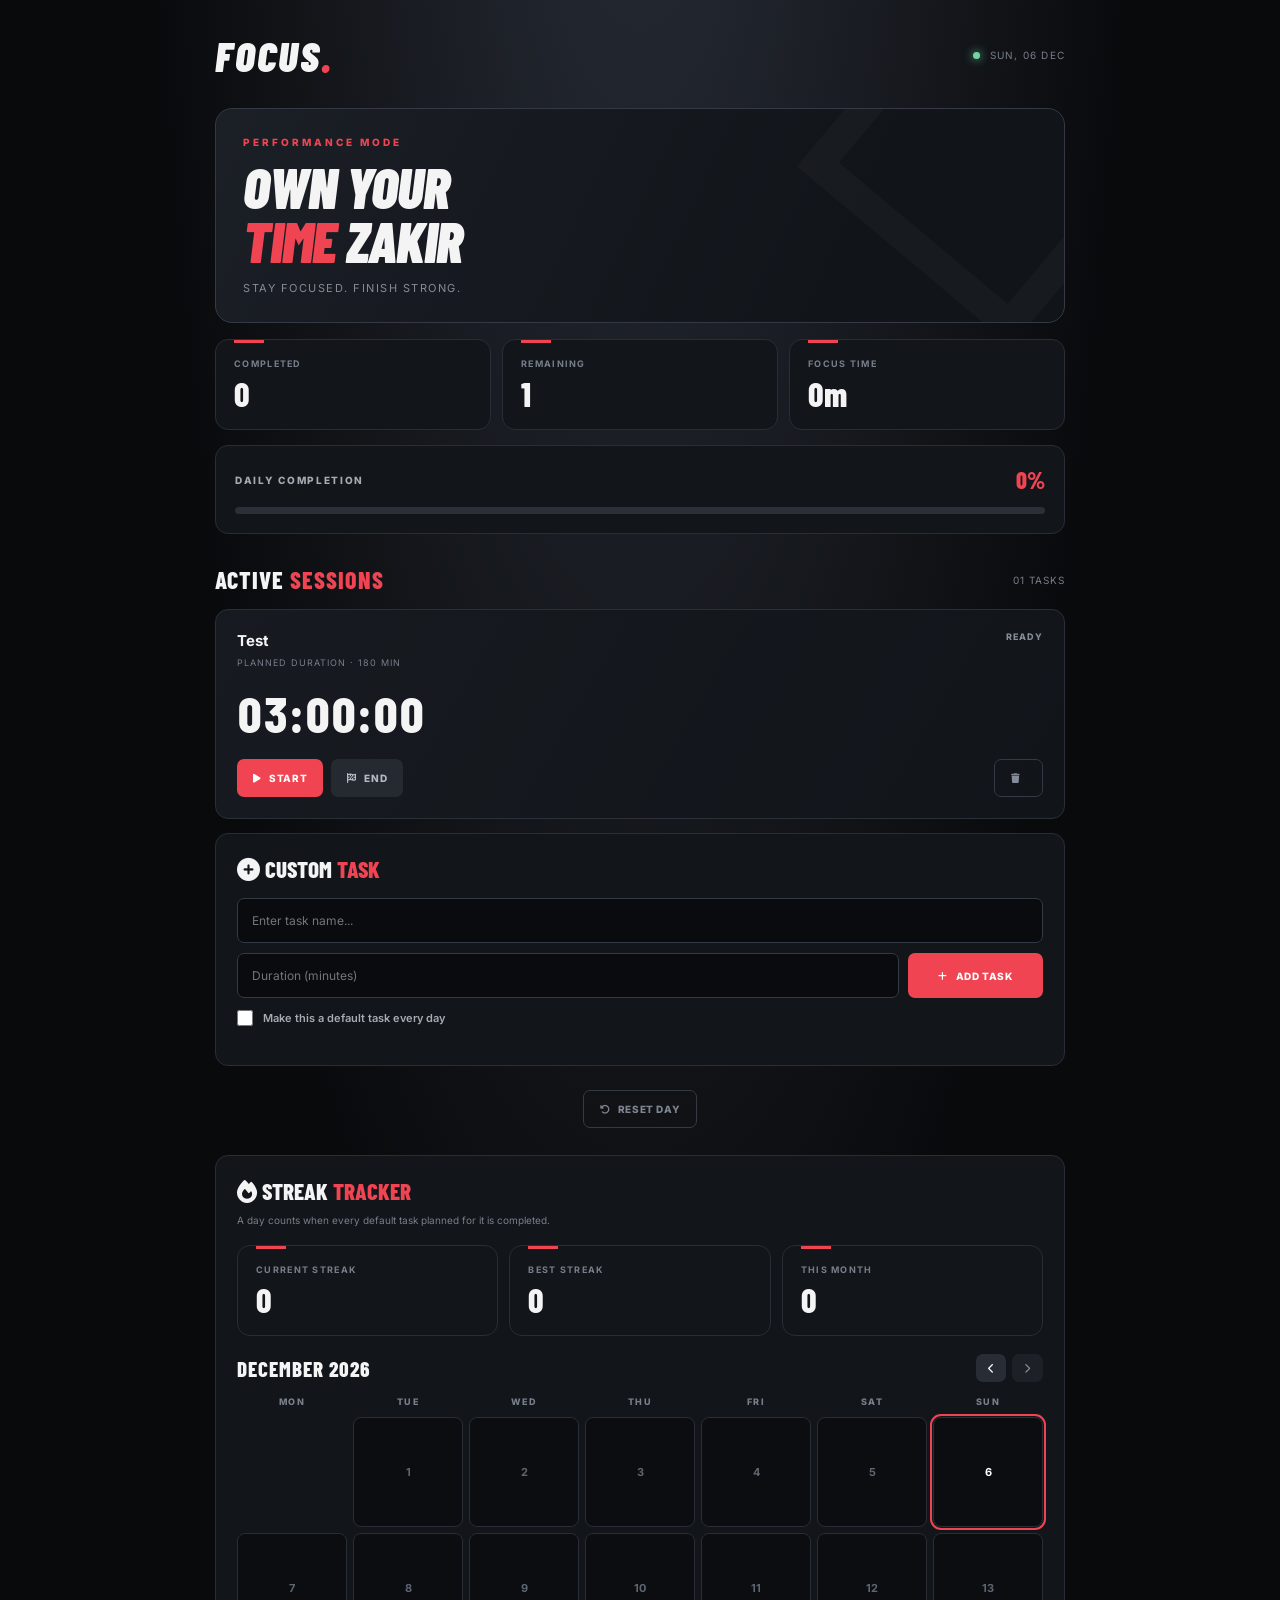
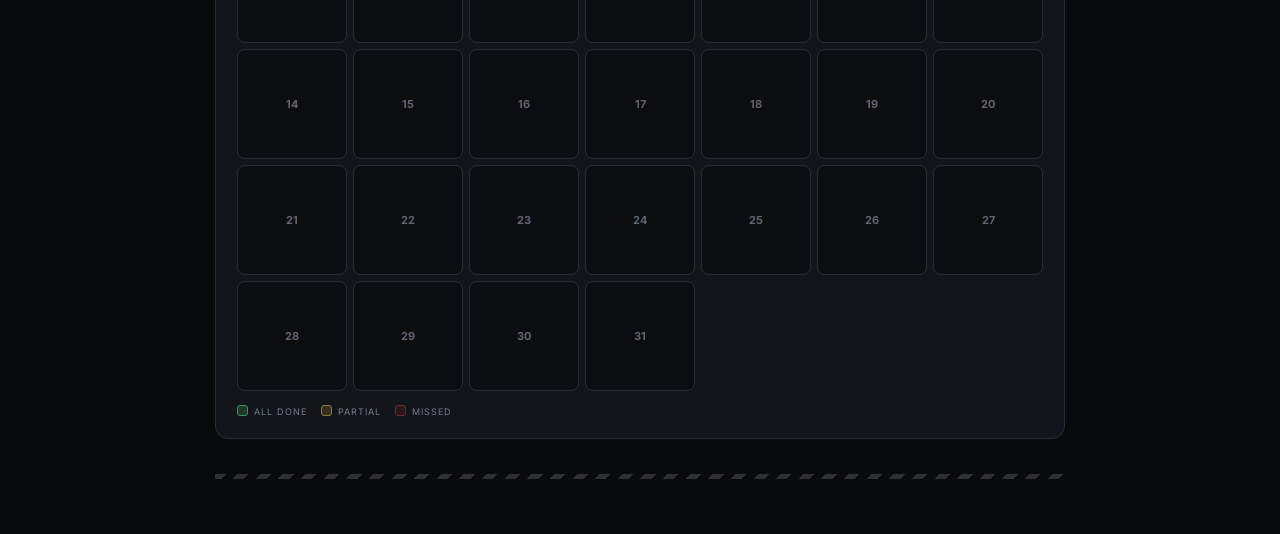
==== commit b714694d: "Change 'Hello World' to 'Goodbye World'" ====
--- a/index.html
+++ b/index.html
@@ -452,15 +452,8 @@
     border-color: var(--red);
 }
 
-/* DEFAULT TASKS PANEL */
-
-.default-panel {
-    background: var(--panel);
-    border: 1px solid var(--border);
-    border-radius: 13px;
-    padding: 20px;
-    margin-top: 27px;
-}
+/* PANEL HEADINGS */
+
 
 .panel-heading {
     font-family: "Barlow Condensed", sans-serif;
@@ -480,52 +473,12 @@
     line-height: 1.6;
 }
 
-.default-list {
-    display: flex;
-    flex-direction: column;
-    gap: 8px;
-}
-
-.default-item {
-    background: #0b0d10;
-    border: 1px solid #292e36;
-    padding: 13px;
-    border-radius: 8px;
-    display: flex;
-    justify-content: space-between;
-    align-items: center;
-    gap: 10px;
-}
-
-.default-name {
-    font-size: 11px;
-    font-weight: 600;
-}
-
-.default-time {
-    color: var(--muted);
-    font-size: 10px;
-    margin-top: 4px;
-}
-
-.small-add {
-    padding: 9px 12px;
-    background: #282d35;
-    color: white;
-    white-space: nowrap;
-}
-
-.small-add:hover {
-    background: var(--red);
-}
-
-.add-all {
-    width: 100%;
-    margin-top: 12px;
-    background: var(--red);
-    color: white;
-    padding: 13px;
-}
+
+
+
+
+
+
 
 /* CUSTOM TASK PANEL */
 
@@ -574,6 +527,76 @@
     background: var(--red);
     color: white;
     margin-bottom: 10px;
+}
+
+/* EVERYDAY OPTION */
+
+.everyday-check {
+    display: flex;
+    align-items: center;
+    gap: 10px;
+    color: #a5aab3;
+    font-size: 11px;
+    font-weight: 600;
+    cursor: pointer;
+    user-select: none;
+    margin-top: 2px;
+}
+
+.everyday-check input {
+    width: 16px;
+    height: 16px;
+    padding: 0;
+    margin: 0;
+    accent-color: var(--red);
+    cursor: pointer;
+    flex-shrink: 0;
+}
+
+.everyday-list {
+    margin-top: 18px;
+    display: flex;
+    flex-direction: column;
+    gap: 8px;
+}
+
+.everyday-title {
+    color: var(--muted);
+    font-size: 9px;
+    font-weight: 800;
+    letter-spacing: 1.3px;
+}
+
+.everyday-item {
+    background: #0b0d10;
+    border: 1px solid #292e36;
+    border-radius: 8px;
+    padding: 11px 13px;
+    display: flex;
+    justify-content: space-between;
+    align-items: center;
+    gap: 10px;
+    font-size: 11px;
+    font-weight: 600;
+}
+
+.everyday-item small {
+    color: var(--muted);
+    font-size: 10px;
+    font-weight: 500;
+    margin-left: 8px;
+}
+
+.everyday-remove {
+    padding: 7px 10px;
+    background: transparent;
+    color: #858c97;
+    border: 1px solid #343a43;
+}
+
+.everyday-remove:hover {
+    color: var(--red);
+    border-color: var(--red);
 }
 
 /* EMPTY STATE */
@@ -876,25 +899,6 @@
         <div id="taskList"></div>
     </section>
 
-    <!-- DEFAULT TASKS -->
-    <section class="default-panel">
-        <div class="panel-heading">
-            <i class="fa-solid fa-flag-checkered"></i>
-            <span id="defaultDay">TODAY'S</span> <span>TASKS</span>
-        </div>
-
-        <div class="panel-subtitle" id="defaultSubtitle">
-            Quickly add your planned study tasks for today.
-        </div>
-
-        <div class="default-list" id="defaultList"></div>
-
-        <button class="add-all" onclick="addAllDefaults()">
-            <i class="fa-solid fa-plus"></i>
-            ADD ALL DEFAULT TASKS
-        </button>
-    </section>
-
     <!-- CUSTOM TASKS -->
     <section class="custom-panel">
         <div class="custom-heading">
@@ -923,6 +927,13 @@
                 ADD TASK
             </button>
         </div>
+
+        <label class="everyday-check">
+            <input type="checkbox" id="taskEveryday">
+            Make this a default task every day
+        </label>
+
+        <div class="everyday-list" id="everydayList"></div>
     </section>
 
     <div class="reset-area">
@@ -1039,9 +1050,20 @@
         duration: item.duration || DEFAULT_MINUTES
     }));
 
-    if (day === 0) return subjects;
-
-    return subjects.concat(DAILY_TASKS.map(t => ({ ...t })));
+    const base = day === 0
+        ? subjects
+        : subjects.concat(DAILY_TASKS.map(t => ({ ...t })));
+
+    /* custom everyday tasks apply to every day; skip name clashes */
+    const names = base.map(t => t.name.toLowerCase());
+
+    everydayTasks.forEach(t => {
+        if (!names.includes(t.name.toLowerCase())) {
+            base.push({ name: t.name, duration: t.duration });
+        }
+    });
+
+    return base;
 }
 
 function today() {
@@ -1057,6 +1079,7 @@
 function newState() {
     return {
         date: today(),
+        seeded: false,
         tasks: [],
         activeId: null,
         lastTick: null,
@@ -1291,41 +1314,87 @@
         .join(":");
 }
 
-/* DEFAULT TASKS UI */
-
-function renderDefaults() {
-    const defaults = getDefaults();
-    const dayName = DAY_NAMES[new Date().getDay()];
-
-    document.getElementById("defaultDay").textContent = dayName;
-    document.getElementById("defaultSubtitle").textContent =
-        "Planned study tasks for " + dayName.toLowerCase() + ". Tap to add.";
-
-    const list = document.getElementById("defaultList");
+/* EVERYDAY CUSTOM TASKS (saved across days) */
+
+const EVERYDAY_KEY = "focusTrackerEverydayV1";
+
+function loadEveryday() {
+    try {
+        const list = JSON.parse(localStorage.getItem(EVERYDAY_KEY));
+
+        if (Array.isArray(list)) {
+            return list.filter(t =>
+                t && typeof t.name === "string" &&
+                Number.isInteger(t.duration));
+        }
+    } catch (e) {}
+
+    return [];
+}
+
+let everydayTasks = loadEveryday();
+
+function saveEveryday() {
+    localStorage.setItem(EVERYDAY_KEY, JSON.stringify(everydayTasks));
+}
+
+function addEveryday(name, duration) {
+    const existing = everydayTasks.find(
+        t => t.name.toLowerCase() === name.toLowerCase()
+    );
+
+    if (existing) {
+        existing.duration = duration;
+    } else {
+        everydayTasks.push({ name: name, duration: duration });
+    }
+
+    saveEveryday();
+    renderEveryday();
+}
+
+function removeEveryday(index) {
+    const item = everydayTasks[index];
+
+    if (!item) return;
+    if (!confirm('Stop adding "' + item.name + '" every day?')) return;
+
+    everydayTasks.splice(index, 1);
+
+    saveEveryday();
+    renderEveryday();
+    recordHistory();
+}
+
+function renderEveryday() {
+    const list = document.getElementById("everydayList");
     list.innerHTML = "";
 
-    defaults.forEach((item, index) => {
+    if (everydayTasks.length === 0) return;
+
+    const title = document.createElement("div");
+    title.className = "everyday-title";
+    title.textContent = "YOUR EVERYDAY TASKS";
+    list.appendChild(title);
+
+    everydayTasks.forEach((item, index) => {
         const row = document.createElement("div");
-        row.className = "default-item";
-
-        const info = document.createElement("div");
-
-        const name = document.createElement("div");
-        name.className = "default-name";
-        name.textContent = item.name;
-
-        const time = document.createElement("div");
-        time.className = "default-time";
-        time.textContent = item.duration + " MINUTES";
-
-        info.append(name, time);
-
-        const button = document.createElement("button");
-        button.className = "small-add";
-        button.innerHTML = '<i class="fa-solid fa-plus"></i> ADD';
-        button.onclick = () => addDefault(index);
-
-        row.append(info, button);
+        row.className = "everyday-item";
+
+        const label = document.createElement("div");
+        label.textContent = item.name;
+
+        const mins = document.createElement("small");
+        mins.textContent = item.duration + " MIN";
+        label.appendChild(mins);
+
+        const remove = document.createElement("button");
+        remove.className = "everyday-remove";
+        remove.innerHTML = '<i class="fa-solid fa-xmark"></i>';
+        remove.title = "Remove from every day";
+        remove.onclick = () => removeEveryday(index);
+
+        row.append(label, remove);
         list.appendChild(row);
     });
 }
@@ -1343,20 +1412,10 @@
     renderTasks();
 }
 
-function addDefault(index) {
-    const item = getDefaults()[index];
-
-    if (!item) return;
-
-    createTask(item.name, item.duration);
-}
-
-function addAllDefaults() {
-    const existing = state.tasks
-        .filter(t => !t.completed)
-        .map(t => t.name.toLowerCase());
-
-    let added = 0;
+/* AUTO-LOAD TODAY'S DEFAULTS (once per day) */
+
+function seedDefaults() {
+    const existing = state.tasks.map(t => t.name.toLowerCase());
 
     getDefaults().forEach(item => {
         if (!existing.includes(item.name.toLowerCase())) {
@@ -1367,15 +1426,10 @@
                 remaining: item.duration * 60,
                 completed: false
             });
-
-            added++;
         }
     });
 
-    if (added === 0) {
-        alert("All default tasks are already in your task list.");
-        return;
-    }
+    state.seeded = true;
 
     save();
     renderTasks();
@@ -1709,10 +1763,24 @@
         return;
     }
 
-    createTask(name, duration);
+    const everyday = document.getElementById("taskEveryday");
+
+    if (everyday.checked) {
+        addEveryday(name, duration);
+
+        const already = state.tasks.some(
+            t => t.name.toLowerCase() === name.toLowerCase()
+        );
+
+        if (!already) createTask(name, duration);
+        else recordHistory();
+    } else {
+        createTask(name, duration);
+    }
 
     nameInput.value = "";
     durationInput.value = "";
+    everyday.checked = false;
 }
 
 function resetDay() {
@@ -1720,8 +1788,7 @@
 
     state = newState();
 
-    save();
-    renderTasks();
+    seedDefaults();
 }
 
 /* DAILY RESET */
@@ -1729,9 +1796,7 @@
 function checkNewDay() {
     if (state.date !== today()) {
         state = newState();
-        save();
-        renderDefaults();
-        renderTasks();
+        seedDefaults();
 
         viewYear = new Date().getFullYear();
         viewMonth = new Date().getMonth();
@@ -1766,8 +1831,14 @@
 
 checkNewDay();
 updateDate();
-renderDefaults();
-renderTasks();
+renderEveryday();
+
+if (!state.seeded) {
+    seedDefaults();
+} else {
+    renderTasks();
+}
+
 recordHistory();
 renderStreak();
 
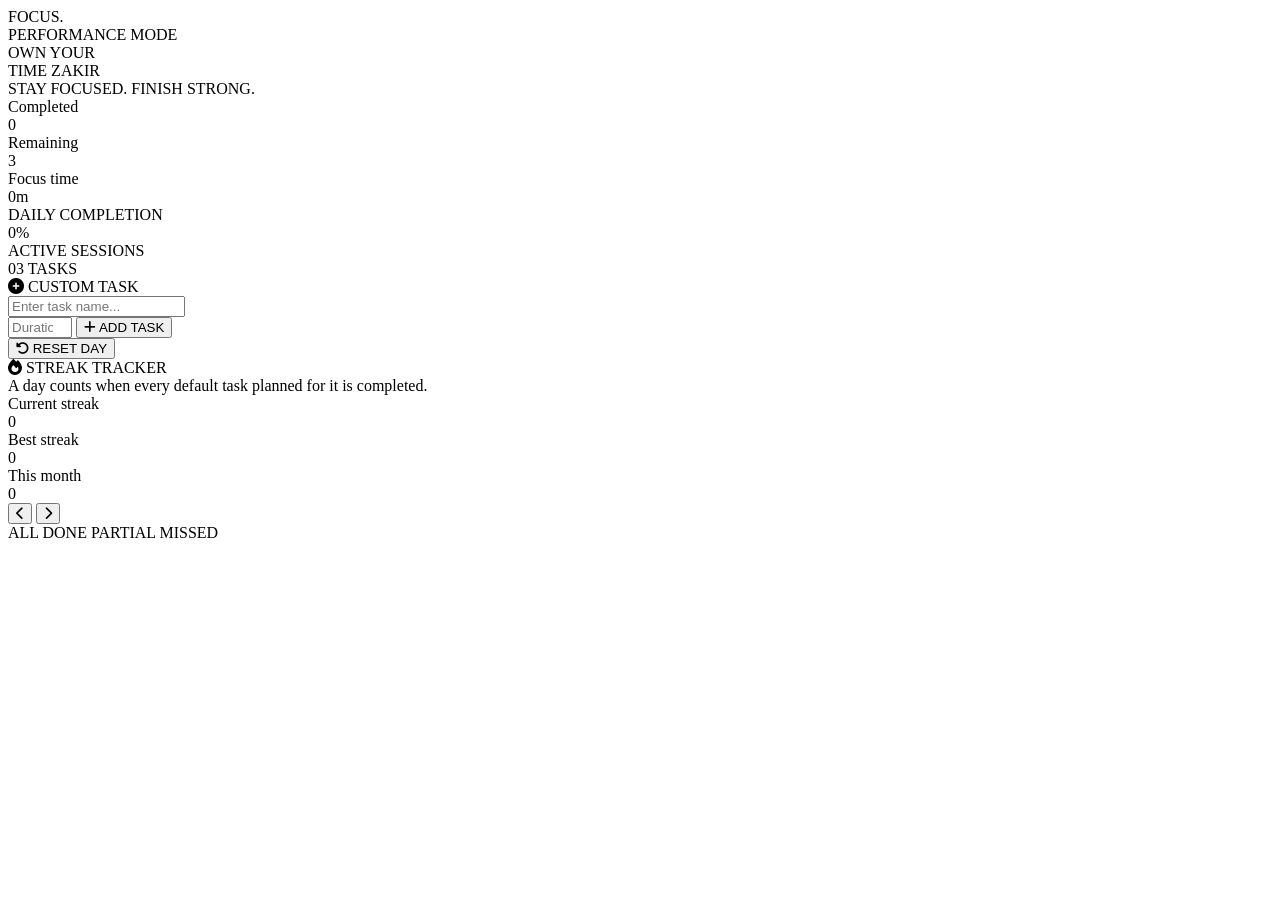
==== commit 2bdf48c3: "Update fmt.Println message from 'Hello' to 'Goodbye'" ====
--- a/index.html
+++ b/index.html
@@ -5,9 +5,9 @@
 <meta name="viewport" content="width=device-width, initial-scale=1.0">
 <title>FOCUS — Daily Tracker</title>
 
-    <link rel="icon" type="image/png" href="./logo.png" sizes="32x32">
-    <link rel="manifest" href="./manifest.json">
-    <meta name="theme-color" content="#090a0c">
+<link rel="icon" type="image/png" href="./logo.png" sizes="32x32">
+<link rel="manifest" href="./manifest.json">
+<meta name="theme-color" content="#090a0c">
 <meta name="mobile-web-app-capable" content="yes">
 <meta name="apple-mobile-web-app-capable" content="yes">
 
@@ -20,819 +20,8 @@
 <link rel="preconnect" href="https://fonts.gstatic.com" crossorigin>
 <link href="https://fonts.googleapis.com/css2?family=Barlow+Condensed:wght@500;600;700;800;900&family=Inter:wght@400;500;600;700;800&display=swap" rel="stylesheet">
 
-<style>
-:root {
-    --bg: #090a0c;
-    --panel: #12151a;
-    --panel2: #191d23;
-    --border: #292e36;
-    --red: #f04452;
-    --red2: #b82432;
-    --text: #f4f4f5;
-    --muted: #777f8b;
-    --green: #72d6a0;
-}
-
-* {
-    margin: 0;
-    padding: 0;
-    box-sizing: border-box;
-}
-
-body {
-    background:
-        radial-gradient(ellipse at 50% -20%, #292e38 0%, transparent 55%),
-        var(--bg);
-    color: var(--text);
-    font-family: Inter, sans-serif;
-    min-height: 100vh;
-    padding: 30px 17px 55px;
-    overflow-x: hidden;
-}
-
-body::before {
-    content: "";
-    position: fixed;
-    inset: 0;
-    pointer-events: none;
-    opacity: .09;
-    background-image:
-        linear-gradient(90deg, #ffffff10 1px, transparent 1px),
-        linear-gradient(#ffffff10 1px, transparent 1px);
-    background-size: 42px 42px;
-    mask-image: linear-gradient(to bottom, black, transparent 75%);
-}
-
-button, input {
-    font-family: inherit;
-}
-
-.container {
-    width: 100%;
-    max-width: 850px;
-    margin: auto;
-    position: relative;
-}
-
-/* HEADER */
-
-.header {
-    display: flex;
-    justify-content: space-between;
-    align-items: center;
-    margin-bottom: 28px;
-}
-
-.logo {
-    font-family: "Barlow Condensed", sans-serif;
-    font-size: 42px;
-    font-weight: 900;
-    font-style: italic;
-    letter-spacing: 2px;
-}
-
-.logo span {
-    color: var(--red);
-}
-
-.header-right {
-    display: flex;
-    align-items: center;
-    gap: 10px;
-}
-
-.live-dot {
-    width: 7px;
-    height: 7px;
-    background: var(--green);
-    border-radius: 50%;
-    box-shadow: 0 0 10px #72d6a0;
-}
-
-.date {
-    color: var(--muted);
-    font-size: 10px;
-    letter-spacing: 1.2px;
-}
-
-/* HERO */
-
-.hero {
-    position: relative;
-    overflow: hidden;
-    border: 1px solid #343943;
-    border-radius: 17px;
-    background: linear-gradient(115deg, #1b1f26, #111419 75%);
-    padding: 27px;
-    margin-bottom: 16px;
-}
-
-.hero::after {
-    content: "";
-    position: absolute;
-    width: 220px;
-    height: 220px;
-    right: -70px;
-    top: -100px;
-    border: 30px solid #ffffff06;
-    transform: rotate(40deg);
-    pointer-events: none;
-}
-
-.hero-label {
-    color: var(--red);
-    font-size: 10px;
-    font-weight: 800;
-    letter-spacing: 3px;
-    margin-bottom: 11px;
-}
-
-.hero-title {
-    font-family: "Barlow Condensed", sans-serif;
-    font-size: clamp(38px, 8vw, 57px);
-    line-height: .95;
-    font-weight: 900;
-    font-style: italic;
-    letter-spacing: -1px;
-}
-
-.hero-title span {
-    color: var(--red);
-}
-
-.hero-description {
-    color: #858c97;
-    font-size: 11px;
-    letter-spacing: 1.5px;
-    margin-top: 14px;
-}
-
-/* STATS */
-
-.stats {
-    display: grid;
-    grid-template-columns: repeat(3, 1fr);
-    gap: 11px;
-    margin-bottom: 15px;
-}
-
-.stat {
-    position: relative;
-    overflow: hidden;
-    background: var(--panel);
-    border: 1px solid var(--border);
-    border-radius: 13px;
-    padding: 18px;
-}
-
-.stat::before {
-    content: "";
-    position: absolute;
-    left: 18px;
-    top: 0;
-    width: 30px;
-    height: 3px;
-    background: var(--red);
-}
-
-.stat-label {
-    color: var(--muted);
-    font-size: 9px;
-    letter-spacing: 1.3px;
-    font-weight: 700;
-    text-transform: uppercase;
-}
-
-.stat-value {
-    font-family: "Barlow Condensed", sans-serif;
-    font-size: 34px;
-    font-weight: 800;
-    margin-top: 8px;
-    line-height: 1;
-}
-
-/* PROGRESS */
-
-.progress-card {
-    background: var(--panel);
-    border: 1px solid var(--border);
-    border-radius: 13px;
-    padding: 19px;
-    margin-bottom: 31px;
-}
-
-.progress-top {
-    display: flex;
-    justify-content: space-between;
-    margin-bottom: 13px;
-    align-items: center;
-}
-
-.progress-label {
-    color: #a5aab3;
-    font-size: 10px;
-    font-weight: 800;
-    letter-spacing: 1.7px;
-}
-
-.progress-number {
-    color: var(--red);
-    font-family: "Barlow Condensed", sans-serif;
-    font-size: 24px;
-    font-weight: 800;
-}
-
-.progress-track {
-    height: 7px;
-    background: #2b3038;
-    border-radius: 20px;
-    overflow: hidden;
-}
-
-.progress-fill {
-    width: 0;
-    height: 100%;
-    border-radius: 20px;
-    background: linear-gradient(90deg, var(--red2), var(--red));
-    box-shadow: 0 0 12px #f0445260;
-    transition: width .4s ease;
-}
-
-/* TASK SECTION */
-
-.section-header {
-    display: flex;
-    justify-content: space-between;
-    align-items: center;
-    margin-bottom: 15px;
-}
-
-.section-title {
-    font-family: "Barlow Condensed", sans-serif;
-    font-size: 24px;
-    font-weight: 800;
-    letter-spacing: 1px;
-}
-
-.section-title span {
-    color: var(--red);
-}
-
-.task-count {
-    font-size: 10px;
-    color: var(--muted);
-    letter-spacing: 1px;
-}
-
-/* TASK CARD */
-
-.task {
-    background: linear-gradient(120deg, #171a20, #111419);
-    border: 1px solid #2b3038;
-    border-radius: 13px;
-    padding: 21px;
-    margin-bottom: 12px;
-    position: relative;
-    overflow: hidden;
-    transition: border-color .2s, transform .2s;
-    animation: enter .3s ease both;
-}
-
-.task:hover {
-    border-color: #535b68;
-    transform: translateY(-2px);
-}
-
-.task.active {
-    border-color: #92323c;
-    background: linear-gradient(120deg, #20191c, #12151a);
-}
-
-.task.active::before {
-    content: "";
-    position: absolute;
-    left: 0;
-    top: 0;
-    bottom: 0;
-    width: 3px;
-    background: var(--red);
-}
-
-@keyframes enter {
-    from {
-        opacity: 0;
-        transform: translateY(10px);
-    }
-    to {
-        opacity: 1;
-        transform: translateY(0);
-    }
-}
-
-@keyframes vanish {
-    to {
-        opacity: 0;
-        transform: translateX(25px);
-        max-height: 0;
-        padding-top: 0;
-        padding-bottom: 0;
-        margin-bottom: 0;
-    }
-}
-
-.task.removing {
-    animation: vanish .3s ease forwards;
-    pointer-events: none;
-}
-
-.task-head {
-    display: flex;
-    justify-content: space-between;
-    gap: 10px;
-}
-
-.task-name {
-    font-size: 15px;
-    font-weight: 700;
-    overflow-wrap: anywhere;
-}
-
-.task-duration {
-    font-size: 9px;
-    color: var(--muted);
-    margin-top: 7px;
-    letter-spacing: 1px;
-}
-
-.task-status {
-    font-size: 9px;
-    color: #858c97;
-    font-weight: 800;
-    letter-spacing: 1px;
-    white-space: nowrap;
-}
-
-.task.active .task-status {
-    color: var(--red);
-}
-
-.timer {
-    font-family: "Barlow Condensed", sans-serif;
-    font-size: 49px;
-    font-weight: 800;
-    letter-spacing: 1px;
-    margin: 16px 0;
-    font-variant-numeric: tabular-nums;
-}
-
-.task.active .timer {
-    color: #ff5965;
-}
-
-.actions {
-    display: flex;
-    flex-wrap: wrap;
-    gap: 8px;
-}
-
-button {
-    border: none;
-    border-radius: 7px;
-    cursor: pointer;
-    font-size: 10px;
-    font-weight: 800;
-    letter-spacing: .6px;
-    padding: 12px 16px;
-    transition: .2s;
-}
-
-button:hover {
-    transform: translateY(-2px);
-    filter: brightness(1.12);
-}
-
-button:active {
-    transform: scale(.97);
-}
-
-button:disabled {
-    opacity: .5;
-    cursor: default;
-    transform: none;
-}
-
-button i {
-    margin-right: 5px;
-}
-
-.start-btn {
-    background: var(--red);
-    color: white;
-}
-
-.pause-btn {
-    background: #303640;
-    color: white;
-}
-
-.end-btn {
-    background: #252a31;
-    color: #b3bac4;
-}
-
-.delete-btn {
-    margin-left: auto;
-    color: #858c97;
-    background: transparent;
-    border: 1px solid #343a43;
-}
-
-.delete-btn:hover {
-    color: var(--red);
-    border-color: var(--red);
-}
-
-/* PANEL HEADINGS */
-
-
-.panel-heading {
-    font-family: "Barlow Condensed", sans-serif;
-    font-size: 23px;
-    font-weight: 800;
-    margin-bottom: 7px;
-}
-
-.panel-heading span {
-    color: var(--red);
-}
-
-.panel-subtitle {
-    color: var(--muted);
-    font-size: 10px;
-    margin-bottom: 17px;
-    line-height: 1.6;
-}
-
-
-
-
-
-
-
-
-/* CUSTOM TASK PANEL */
-
-.custom-panel {
-    background: var(--panel);
-    border: 1px solid var(--border);
-    border-radius: 13px;
-    padding: 21px;
-    margin-top: 14px;
-}
-
-.custom-heading {
-    font-family: "Barlow Condensed", sans-serif;
-    font-size: 23px;
-    font-weight: 800;
-    margin-bottom: 15px;
-}
-
-.custom-heading span {
-    color: var(--red);
-}
-
-input {
-    width: 100%;
-    padding: 14px;
-    border: 1px solid #343a43;
-    background: #090b0e;
-    color: white;
-    outline: none;
-    border-radius: 7px;
-    font-size: 12px;
-    margin-bottom: 10px;
-}
-
-input:focus {
-    border-color: var(--red);
-}
-
-.add-row {
-    display: grid;
-    grid-template-columns: 1fr 135px;
-    gap: 9px;
-}
-
-.add-btn {
-    background: var(--red);
-    color: white;
-    margin-bottom: 10px;
-}
-
-/* EVERYDAY OPTION */
-
-.everyday-check {
-    display: flex;
-    align-items: center;
-    gap: 10px;
-    color: #a5aab3;
-    font-size: 11px;
-    font-weight: 600;
-    cursor: pointer;
-    user-select: none;
-    margin-top: 2px;
-}
-
-.everyday-check input {
-    width: 16px;
-    height: 16px;
-    padding: 0;
-    margin: 0;
-    accent-color: var(--red);
-    cursor: pointer;
-    flex-shrink: 0;
-}
-
-.everyday-list {
-    margin-top: 18px;
-    display: flex;
-    flex-direction: column;
-    gap: 8px;
-}
-
-.everyday-title {
-    color: var(--muted);
-    font-size: 9px;
-    font-weight: 800;
-    letter-spacing: 1.3px;
-}
-
-.everyday-item {
-    background: #0b0d10;
-    border: 1px solid #292e36;
-    border-radius: 8px;
-    padding: 11px 13px;
-    display: flex;
-    justify-content: space-between;
-    align-items: center;
-    gap: 10px;
-    font-size: 11px;
-    font-weight: 600;
-}
-
-.everyday-item small {
-    color: var(--muted);
-    font-size: 10px;
-    font-weight: 500;
-    margin-left: 8px;
-}
-
-.everyday-remove {
-    padding: 7px 10px;
-    background: transparent;
-    color: #858c97;
-    border: 1px solid #343a43;
-}
-
-.everyday-remove:hover {
-    color: var(--red);
-    border-color: var(--red);
-}
-
-/* EMPTY STATE */
-
-.empty {
-    text-align: center;
-    border: 1px dashed #353b45;
-    border-radius: 12px;
-    padding: 35px 15px;
-    color: var(--muted);
-    font-size: 11px;
-}
-
-.empty i {
-    color: var(--green);
-    font-size: 28px;
-    margin-bottom: 12px;
-}
-
-.empty h3 {
-    color: white;
-    font-family: "Barlow Condensed", sans-serif;
-    font-size: 27px;
-    margin-bottom: 5px;
-}
-
-/* RESET */
-
-.reset-area {
-    display: flex;
-    justify-content: center;
-    margin-top: 24px;
-}
-
-.reset-btn {
-    background: transparent;
-    color: #7e8590;
-    border: 1px solid #343a43;
-}
-
-.reset-btn:hover {
-    color: white;
-    border-color: var(--red);
-}
-
-/* STREAK CALENDAR */
-
-.streak-panel {
-    background: var(--panel);
-    border: 1px solid var(--border);
-    border-radius: 13px;
-    padding: 21px;
-    margin-top: 27px;
-}
-
-.streak-panel .stats {
-    margin-bottom: 18px;
-}
-
-.cal-head {
-    display: flex;
-    justify-content: space-between;
-    align-items: center;
-    margin-bottom: 14px;
-}
-
-.cal-title {
-    font-family: "Barlow Condensed", sans-serif;
-    font-size: 21px;
-    font-weight: 800;
-    letter-spacing: 1px;
-}
-
-.cal-nav {
-    display: flex;
-    gap: 6px;
-}
-
-.cal-nav button {
-    padding: 8px 12px;
-    background: #282d35;
-    color: white;
-}
-
-.cal-nav button i {
-    margin: 0;
-}
-
-.cal-grid {
-    display: grid;
-    grid-template-columns: repeat(7, 1fr);
-    gap: 6px;
-}
-
-.cal-dow {
-    text-align: center;
-    color: var(--muted);
-    font-size: 9px;
-    font-weight: 800;
-    letter-spacing: 1.2px;
-    padding-bottom: 4px;
-}
-
-.cal-cell {
-    aspect-ratio: 1 / 1;
-    border-radius: 8px;
-    border: 1px solid #292e36;
-    background: #0b0d10;
-    color: #5e6672;
-    font-size: 11px;
-    font-weight: 700;
-    display: flex;
-    align-items: center;
-    justify-content: center;
-    position: relative;
-}
-
-.cal-cell.blank {
-    border: none;
-    background: transparent;
-}
-
-.cal-cell.done {
-    background: #1d3a2b;
-    border-color: #3f8f66;
-    color: var(--green);
-}
-
-.cal-cell.done::after {
-    content: "";
-    position: absolute;
-    bottom: 5px;
-    width: 5px;
-    height: 5px;
-    border-radius: 50%;
-    background: var(--green);
-    box-shadow: 0 0 6px #72d6a0;
-}
-
-.cal-cell.partial {
-    background: #3a2f1d;
-    border-color: #8f7a3f;
-    color: #e0b95c;
-}
-
-.cal-cell.missed {
-    background: #2b1519;
-    border-color: #6a2a33;
-    color: #c4545f;
-}
-
-.cal-cell.today {
-    outline: 2px solid var(--red);
-    outline-offset: 1px;
-    color: white;
-}
-
-.cal-legend {
-    display: flex;
-    flex-wrap: wrap;
-    gap: 14px;
-    margin-top: 14px;
-    color: var(--muted);
-    font-size: 9px;
-    letter-spacing: 1px;
-}
-
-.cal-legend span::before {
-    content: "";
-    display: inline-block;
-    width: 9px;
-    height: 9px;
-    border-radius: 3px;
-    margin-right: 6px;
-    vertical-align: -1px;
-    background: #0b0d10;
-    border: 1px solid #292e36;
-}
-
-.cal-legend .l-done::before { background: #1d3a2b; border-color: #3f8f66; }
-.cal-legend .l-partial::before { background: #3a2f1d; border-color: #8f7a3f; }
-.cal-legend .l-missed::before { background: #2b1519; border-color: #6a2a33; }
-
-/* CHECKER STRIPE */
-
-.checker {
-    height: 5px;
-    margin-top: 35px;
-    opacity: .3;
-    background: repeating-linear-gradient(
-        135deg,
-        #888 0,
-        #888 8px,
-        transparent 8px,
-        transparent 16px
-    );
-}
-
-@media(max-width: 550px) {
-    body {
-        padding: 22px 13px 45px;
-    }
-
-    .hero {
-        padding: 22px;
-    }
-
-    .stat {
-        padding: 13px;
-    }
-
-    .stat-value {
-        font-size: 29px;
-    }
-
-    .task {
-        padding: 17px;
-    }
-
-    .timer {
-        font-size: 43px;
-    }
-
-    .add-row {
-        grid-template-columns: 1fr 115px;
-    }
-
-    .cal-grid {
-        gap: 4px;
-    }
-
-    .cal-cell {
-        font-size: 10px;
-    }
-}
-</style>
+<!-- Styles -->
+<link rel="stylesheet" href="./style.css">
 </head>
 
 <body>
@@ -927,13 +116,6 @@
                 ADD TASK
             </button>
         </div>
-
-        <label class="everyday-check">
-            <input type="checkbox" id="taskEveryday">
-            Make this a default task every day
-        </label>
-
-        <div class="everyday-list" id="everydayList"></div>
     </section>
 
     <div class="reset-area">
@@ -997,862 +179,7 @@
 
 </div>
 
-<script>
-
-const STORAGE_KEY = "focusTrackerV3";
-
-/* ---------- WEEKLY SCHEDULE ----------
-   Keys follow Date.getDay(): 0 = Sunday ... 6 = Saturday.
-   Edit names / durations (minutes) here. */
-
-const DEFAULT_MINUTES = 120;
-
-const SUBJECTS = {
-    CO:    "Calculus and Optimization",
-    PYDSA: "Python & DSA",
-    LA:    "Linear Algebra",
-    AI:    "Artificial Intelligence",
-    ML:    "Machine Learning",
-    PS:    "Probability and Statistics",
-    DBMS:  "DBMS",
-    DW:    "Data Warehousing",
-    TEST:  "Test"
-};
-
-const WEEKLY_SCHEDULE = {
-    0: [{ subject: "TEST",  duration: 180 }],                                   // Sunday
-    1: [{ subject: "CO" },    { subject: "PYDSA" }],                            // Monday
-    2: [{ subject: "LA" },    { subject: "AI" }],                               // Tuesday
-    3: [{ subject: "LA" },    { subject: "ML" }],                               // Wednesday
-    4: [{ subject: "PS" },    { subject: "ML" }],                               // Thursday
-    5: [{ subject: "PS" },    { subject: "DBMS" }],                             // Friday
-    6: [{ subject: "PS" },    { subject: "DW" }]                                // Saturday
-};
-
-const DAY_NAMES = [
-    "SUNDAY", "MONDAY", "TUESDAY", "WEDNESDAY",
-    "THURSDAY", "FRIDAY", "SATURDAY"
-];
-
-/* Common tasks every day EXCEPT Sunday (Sunday is Test only) */
-const DAILY_TASKS = [
-    { name: "Aptitude", duration: 60 },
-    { name: "PYQs",     duration: 120 }
-];
-
-function getDefaults() {
-    return getDefaultsForDay(new Date().getDay());
-}
-
-function getDefaultsForDay(day) {
-    const subjects = (WEEKLY_SCHEDULE[day] || []).map(item => ({
-        name: SUBJECTS[item.subject],
-        duration: item.duration || DEFAULT_MINUTES
-    }));
-
-    const base = day === 0
-        ? subjects
-        : subjects.concat(DAILY_TASKS.map(t => ({ ...t })));
-
-    /* custom everyday tasks apply to every day; skip name clashes */
-    const names = base.map(t => t.name.toLowerCase());
-
-    everydayTasks.forEach(t => {
-        if (!names.includes(t.name.toLowerCase())) {
-            base.push({ name: t.name, duration: t.duration });
-        }
-    });
-
-    return base;
-}
-
-function today() {
-    const d = new Date();
-
-    return [
-        d.getFullYear(),
-        String(d.getMonth() + 1).padStart(2, "0"),
-        String(d.getDate()).padStart(2, "0")
-    ].join("-");
-}
-
-function newState() {
-    return {
-        date: today(),
-        seeded: false,
-        tasks: [],
-        activeId: null,
-        lastTick: null,
-        focusSeconds: 0,
-        completedCount: 0
-    };
-}
-
-function loadState() {
-    try {
-        const data = JSON.parse(localStorage.getItem(STORAGE_KEY));
-
-        if (data && data.date === today() &&
-            Array.isArray(data.tasks)) {
-
-            data.focusSeconds = data.focusSeconds || 0;
-            data.completedCount = data.completedCount || 0;
-
-            return data;
-        }
-    } catch (e) {}
-
-    return newState();
-}
-
-let state = loadState();
-
-function save() {
-    localStorage.setItem(STORAGE_KEY, JSON.stringify(state));
-    recordHistory();
-}
-
-/* ---------- STREAK HISTORY ----------
-   habitLog = { start: "YYYY-MM-DD", days: { "YYYY-MM-DD": { done, total } } }
-   done  = distinct default tasks completed that day
-   total = number of default tasks planned for that day */
-
-const HISTORY_KEY = "focusTrackerHistoryV1";
-
-function loadHistory() {
-    try {
-        const h = JSON.parse(localStorage.getItem(HISTORY_KEY));
-
-        if (h && h.days && typeof h.days === "object") {
-            if (!h.start) h.start = today();
-            return h;
-        }
-    } catch (e) {}
-
-    return { start: today(), days: {} };
-}
-
-let habitLog = loadHistory();
-
-function recordHistory() {
-    if (state.date !== today()) return;
-
-    const planned = getDefaults().map(d => d.name.toLowerCase());
-
-    const doneSet = new Set(
-        state.tasks
-            .filter(t => t.completed)
-            .map(t => t.name.toLowerCase())
-            .filter(n => planned.includes(n))
-    );
-
-    const entry = { done: doneSet.size, total: planned.length };
-    const old = habitLog.days[state.date];
-
-    if (old && old.done === entry.done && old.total === entry.total) return;
-
-    habitLog.days[state.date] = entry;
-    localStorage.setItem(HISTORY_KEY, JSON.stringify(habitLog));
-
-    renderStreak();
-}
-
-function dateKey(d) {
-    return [
-        d.getFullYear(),
-        String(d.getMonth() + 1).padStart(2, "0"),
-        String(d.getDate()).padStart(2, "0")
-    ].join("-");
-}
-
-function isFullDay(key) {
-    const e = habitLog.days[key];
-    return !!e && e.total > 0 && e.done >= e.total;
-}
-
-function calcStreaks() {
-    const now = new Date();
-    now.setHours(12, 0, 0, 0);
-
-    /* current streak: today counts if done, otherwise start from yesterday */
-    let current = 0;
-    const cursor = new Date(now);
-
-    if (!isFullDay(dateKey(cursor))) {
-        cursor.setDate(cursor.getDate() - 1);
-    }
-
-    while (isFullDay(dateKey(cursor))) {
-        current++;
-        cursor.setDate(cursor.getDate() - 1);
-    }
-
-    /* best streak: longest run of consecutive complete days */
-    const keys = Object.keys(habitLog.days).filter(isFullDay).sort();
-
-    let best = 0;
-    let run = 0;
-    let prev = null;
-
-    keys.forEach(k => {
-        const d = new Date(k + "T12:00:00");
-
-        if (prev) {
-            const next = new Date(prev);
-            next.setDate(next.getDate() + 1);
-            run = dateKey(next) === k ? run + 1 : 1;
-        } else {
-            run = 1;
-        }
-
-        best = Math.max(best, run);
-        prev = d;
-    });
-
-    return { current, best };
-}
-
-/* ---------- STREAK CALENDAR ---------- */
-
-const MONTH_NAMES = [
-    "JANUARY", "FEBRUARY", "MARCH", "APRIL", "MAY", "JUNE",
-    "JULY", "AUGUST", "SEPTEMBER", "OCTOBER", "NOVEMBER", "DECEMBER"
-];
-
-const DOW = ["MON", "TUE", "WED", "THU", "FRI", "SAT", "SUN"];
-
-let viewYear = new Date().getFullYear();
-let viewMonth = new Date().getMonth();
-
-function changeMonth(delta) {
-    const now = new Date();
-    const target = new Date(viewYear, viewMonth + delta, 1);
-
-    if (target > new Date(now.getFullYear(), now.getMonth(), 1)) return;
-
-    viewYear = target.getFullYear();
-    viewMonth = target.getMonth();
-
-    renderStreak();
-}
-
-function renderStreak() {
-    const grid = document.getElementById("calGrid");
-    if (!grid) return;
-
-    grid.innerHTML = "";
-
-    DOW.forEach(label => {
-        const h = document.createElement("div");
-        h.className = "cal-dow";
-        h.textContent = label;
-        grid.appendChild(h);
-    });
-
-    const todayKey = today();
-    const first = new Date(viewYear, viewMonth, 1);
-    const daysInMonth = new Date(viewYear, viewMonth + 1, 0).getDate();
-    const offset = (first.getDay() + 6) % 7; /* Monday first */
-
-    for (let i = 0; i < offset; i++) {
-        const blank = document.createElement("div");
-        blank.className = "cal-cell blank";
-        grid.appendChild(blank);
-    }
-
-    let monthComplete = 0;
-
-    for (let day = 1; day <= daysInMonth; day++) {
-        const key = dateKey(new Date(viewYear, viewMonth, day));
-        const entry = habitLog.days[key];
-
-        const cell = document.createElement("div");
-        cell.className = "cal-cell";
-        cell.textContent = day;
-
-        if (isFullDay(key)) {
-            cell.classList.add("done");
-            monthComplete++;
-        } else if (entry && entry.done > 0) {
-            cell.classList.add("partial");
-        } else if (key < todayKey && key >= habitLog.start) {
-            cell.classList.add("missed");
-        }
-
-        if (key === todayKey) cell.classList.add("today");
-
-        if (entry) {
-            cell.title = entry.done + " / " + entry.total + " default tasks";
-        }
-
-        grid.appendChild(cell);
-    }
-
-    document.getElementById("calTitle").textContent =
-        MONTH_NAMES[viewMonth] + " " + viewYear;
-
-    const now = new Date();
-    document.getElementById("calNext").disabled =
-        viewYear === now.getFullYear() && viewMonth === now.getMonth();
-
-    const streaks = calcStreaks();
-
-    document.getElementById("curStreak").textContent = streaks.current;
-    document.getElementById("bestStreak").textContent = streaks.best;
-    document.getElementById("monthDone").textContent = monthComplete;
-}
-
-function formatTime(seconds) {
-    seconds = Math.max(0, Math.ceil(seconds));
-
-    const h = Math.floor(seconds / 3600);
-    const m = Math.floor((seconds % 3600) / 60);
-    const s = seconds % 60;
-
-    return [h, m, s]
-        .map(v => String(v).padStart(2, "0"))
-        .join(":");
-}
-
-/* EVERYDAY CUSTOM TASKS (saved across days) */
-
-const EVERYDAY_KEY = "focusTrackerEverydayV1";
-
-function loadEveryday() {
-    try {
-        const list = JSON.parse(localStorage.getItem(EVERYDAY_KEY));
-
-        if (Array.isArray(list)) {
-            return list.filter(t =>
-                t && typeof t.name === "string" &&
-                Number.isInteger(t.duration));
-        }
-    } catch (e) {}
-
-    return [];
-}
-
-let everydayTasks = loadEveryday();
-
-function saveEveryday() {
-    localStorage.setItem(EVERYDAY_KEY, JSON.stringify(everydayTasks));
-}
-
-function addEveryday(name, duration) {
-    const existing = everydayTasks.find(
-        t => t.name.toLowerCase() === name.toLowerCase()
-    );
-
-    if (existing) {
-        existing.duration = duration;
-    } else {
-        everydayTasks.push({ name: name, duration: duration });
-    }
-
-    saveEveryday();
-    renderEveryday();
-}
-
-function removeEveryday(index) {
-    const item = everydayTasks[index];
-
-    if (!item) return;
-    if (!confirm('Stop adding "' + item.name + '" every day?')) return;
-
-    everydayTasks.splice(index, 1);
-
-    saveEveryday();
-    renderEveryday();
-    recordHistory();
-}
-
-function renderEveryday() {
-    const list = document.getElementById("everydayList");
-    list.innerHTML = "";
-
-    if (everydayTasks.length === 0) return;
-
-    const title = document.createElement("div");
-    title.className = "everyday-title";
-    title.textContent = "YOUR EVERYDAY TASKS";
-    list.appendChild(title);
-
-    everydayTasks.forEach((item, index) => {
-        const row = document.createElement("div");
-        row.className = "everyday-item";
-
-        const label = document.createElement("div");
-        label.textContent = item.name;
-
-        const mins = document.createElement("small");
-        mins.textContent = item.duration + " MIN";
-        label.appendChild(mins);
-
-        const remove = document.createElement("button");
-        remove.className = "everyday-remove";
-        remove.innerHTML = '<i class="fa-solid fa-xmark"></i>';
-        remove.title = "Remove from every day";
-        remove.onclick = () => removeEveryday(index);
-
-        row.append(label, remove);
-        list.appendChild(row);
-    });
-}
-
-function createTask(name, duration) {
-    state.tasks.push({
-        id: Date.now() + Math.floor(Math.random() * 100000),
-        name: name,
-        duration: duration,
-        remaining: duration * 60,
-        completed: false
-    });
-
-    save();
-    renderTasks();
-}
-
-/* AUTO-LOAD TODAY'S DEFAULTS (once per day) */
-
-function seedDefaults() {
-    const existing = state.tasks.map(t => t.name.toLowerCase());
-
-    getDefaults().forEach(item => {
-        if (!existing.includes(item.name.toLowerCase())) {
-            state.tasks.push({
-                id: Date.now() + Math.floor(Math.random() * 100000),
-                name: item.name,
-                duration: item.duration,
-                remaining: item.duration * 60,
-                completed: false
-            });
-        }
-    });
-
-    state.seeded = true;
-
-    save();
-    renderTasks();
-}
-
-/* TIMER ENGINE */
-
-function updateTimer() {
-    if (!state.activeId || !state.lastTick) return;
-
-    const now = Date.now();
-
-    const elapsed = Math.floor(
-        (now - state.lastTick) / 1000
-    );
-
-    if (elapsed <= 0) return;
-
-    const task = state.tasks.find(
-        t => t.id === state.activeId
-    );
-
-    if (!task || task.completed) {
-        state.activeId = null;
-        state.lastTick = null;
-        return;
-    }
-
-    const used = Math.min(elapsed, task.remaining);
-
-    task.remaining -= used;
-    state.focusSeconds += used;
-    state.lastTick += used * 1000;
-
-    if (task.remaining <= 0) {
-        task.remaining = 0;
-        task.completed = true;
-        state.completedCount++;
-
-        state.activeId = null;
-        state.lastTick = null;
-
-        save();
-        removeCompletedCard(task.id);
-    }
-}
-
-/* TASK RENDERING */
-
-function renderTasks() {
-    const list = document.getElementById("taskList");
-    list.innerHTML = "";
-
-    const visible = state.tasks.filter(
-        t => !t.completed
-    );
-
-    visible.forEach(task => {
-        const active = state.activeId === task.id;
-
-        const card = document.createElement("div");
-        card.className = "task" + (active ? " active" : "");
-        card.id = "task-" + task.id;
-
-        const heading = document.createElement("div");
-        heading.className = "task-head";
-
-        const info = document.createElement("div");
-
-        const name = document.createElement("div");
-        name.className = "task-name";
-        name.textContent = task.name;
-
-        const duration = document.createElement("div");
-        duration.className = "task-duration";
-        duration.textContent =
-            "PLANNED DURATION · " + task.duration + " MIN";
-
-        info.append(name, duration);
-
-        const status = document.createElement("div");
-        status.className = "task-status";
-        status.id = "status-" + task.id;
-        status.textContent = active ? "RUNNING" : "READY";
-
-        heading.append(info, status);
-
-        const timer = document.createElement("div");
-        timer.className = "timer";
-        timer.id = "timer-" + task.id;
-        timer.textContent = formatTime(task.remaining);
-
-        const actions = document.createElement("div");
-        actions.className = "actions";
-
-        const start = document.createElement("button");
-        start.className = "start-btn";
-        start.innerHTML = active
-            ? '<i class="fa-solid fa-play"></i> RUNNING'
-            : task.remaining < task.duration * 60
-                ? '<i class="fa-solid fa-play"></i> RESUME'
-                : '<i class="fa-solid fa-play"></i> START';
-
-        start.disabled = active;
-        start.onclick = () => startTask(task.id);
-
-        actions.appendChild(start);
-
-        if (active) {
-            const pause = document.createElement("button");
-            pause.className = "pause-btn";
-            pause.innerHTML = '<i class="fa-solid fa-pause"></i> PAUSE';
-            pause.onclick = pauseTask;
-
-            actions.appendChild(pause);
-        }
-
-        const end = document.createElement("button");
-        end.className = "end-btn";
-        end.innerHTML = '<i class="fa-solid fa-flag-checkered"></i> END';
-        end.onclick = () => endTask(task.id);
-
-        actions.appendChild(end);
-
-        const del = document.createElement("button");
-        del.className = "delete-btn";
-        del.innerHTML = '<i class="fa-solid fa-trash"></i>';
-        del.title = "Delete task";
-        del.onclick = () => deleteTask(task.id);
-
-        actions.appendChild(del);
-
-        card.append(heading, timer, actions);
-        list.appendChild(card);
-    });
-
-    if (visible.length === 0) {
-        const empty = document.createElement("div");
-        empty.className = "empty";
-
-        const icon = document.createElement("i");
-        icon.className = "fa-solid fa-trophy";
-
-        const title = document.createElement("h3");
-        title.textContent = "RACE COMPLETED";
-
-        const text = document.createElement("p");
-        text.textContent = "All tasks finished. Add another task to continue.";
-
-        empty.append(icon, title, text);
-        list.appendChild(empty);
-    }
-
-    updateDashboard();
-}
-
-/* REMOVE COMPLETED CARD */
-
-function removeCompletedCard(id) {
-    const card = document.getElementById("task-" + id);
-
-    if (card) {
-        card.classList.add("removing");
-
-        setTimeout(() => {
-            card.remove();
-            updateEmptyState();
-        }, 300);
-    }
-
-    updateDashboard();
-}
-
-function updateEmptyState() {
-    const remaining = state.tasks.filter(t => !t.completed);
-
-    if (remaining.length === 0) {
-        const list = document.getElementById("taskList");
-
-        if (!list.querySelector(".empty")) {
-            const empty = document.createElement("div");
-            empty.className = "empty";
-
-            const icon = document.createElement("i");
-            icon.className = "fa-solid fa-trophy";
-
-            const title = document.createElement("h3");
-            title.textContent = "RACE COMPLETED";
-
-            const text = document.createElement("p");
-            text.textContent = "All tasks finished. Add another task to continue.";
-
-            empty.append(icon, title, text);
-            list.appendChild(empty);
-        }
-    }
-}
-
-/* DASHBOARD */
-
-function updateDashboard() {
-    const total = state.tasks.length;
-    const completed = state.completedCount;
-
-    const remaining = state.tasks.filter(
-        t => !t.completed
-    ).length;
-
-    const percent = total
-        ? Math.min(100, Math.round(completed / total * 100))
-        : 0;
-
-    document.getElementById("completed").textContent = completed;
-    document.getElementById("remaining").textContent = remaining;
-
-    document.getElementById("percentage").textContent =
-        percent + "%";
-
-    document.getElementById("progress").style.width =
-        percent + "%";
-
-    document.getElementById("taskCount").textContent =
-        String(remaining).padStart(2, "0") + " TASKS";
-
-    const mins = Math.floor(state.focusSeconds / 60);
-    const hours = Math.floor(mins / 60);
-    const rest = mins % 60;
-
-    document.getElementById("focusTime").textContent =
-        hours ? hours + "h " + rest + "m" : mins + "m";
-}
-
-/* UPDATE TIMER WITHOUT REBUILDING CARDS */
-
-function updateVisibleTimer() {
-    if (!state.activeId) return;
-
-    const task = state.tasks.find(
-        t => t.id === state.activeId
-    );
-
-    if (!task) return;
-
-    const timer = document.getElementById("timer-" + task.id);
-
-    if (timer) {
-        timer.textContent = formatTime(task.remaining);
-    }
-}
-
-/* CONTROLS */
-
-function startTask(id) {
-    updateTimer();
-
-    if (state.activeId) {
-        state.activeId = null;
-        state.lastTick = null;
-    }
-
-    const task = state.tasks.find(t => t.id === id);
-
-    if (!task || task.completed || task.remaining <= 0) return;
-
-    state.activeId = id;
-    state.lastTick = Date.now();
-
-    save();
-    renderTasks();
-}
-
-function pauseTask() {
-    updateTimer();
-
-    state.activeId = null;
-    state.lastTick = null;
-
-    save();
-    renderTasks();
-}
-
-function endTask(id) {
-    updateTimer();
-
-    const task = state.tasks.find(t => t.id === id);
-
-    if (!task || task.completed) return;
-
-    task.completed = true;
-    task.remaining = 0;
-    state.completedCount++;
-
-    if (state.activeId === id) {
-        state.activeId = null;
-        state.lastTick = null;
-    }
-
-    save();
-    removeCompletedCard(id);
-}
-
-function deleteTask(id) {
-    if (!confirm("Delete this task?")) return;
-
-    if (state.activeId === id) {
-        state.activeId = null;
-        state.lastTick = null;
-    }
-
-    state.tasks = state.tasks.filter(t => t.id !== id);
-
-    save();
-    renderTasks();
-}
-
-function addTask() {
-    const nameInput = document.getElementById("taskName");
-    const durationInput = document.getElementById("taskDuration");
-
-    const name = nameInput.value.trim();
-    const duration = Number(durationInput.value);
-
-    if (!name) {
-        alert("Enter a task name.");
-        return;
-    }
-
-    if (!Number.isInteger(duration) ||
-        duration < 1 || duration > 1440) {
-        alert("Enter a duration between 1 and 1440 minutes.");
-        return;
-    }
-
-    const everyday = document.getElementById("taskEveryday");
-
-    if (everyday.checked) {
-        addEveryday(name, duration);
-
-        const already = state.tasks.some(
-            t => t.name.toLowerCase() === name.toLowerCase()
-        );
-
-        if (!already) createTask(name, duration);
-        else recordHistory();
-    } else {
-        createTask(name, duration);
-    }
-
-    nameInput.value = "";
-    durationInput.value = "";
-    everyday.checked = false;
-}
-
-function resetDay() {
-    if (!confirm("Reset all tasks and today's progress?")) return;
-
-    state = newState();
-
-    seedDefaults();
-}
-
-/* DAILY RESET */
-
-function checkNewDay() {
-    if (state.date !== today()) {
-        state = newState();
-        seedDefaults();
-
-        viewYear = new Date().getFullYear();
-        viewMonth = new Date().getMonth();
-        renderStreak();
-    }
-}
-
-/* DATE */
-
-function updateDate() {
-    document.getElementById("date").textContent =
-        new Date().toLocaleDateString("en-IN", {
-            weekday: "short",
-            day: "2-digit",
-            month: "short"
-        }).toUpperCase();
-}
-
-/* KEYBOARD */
-
-document.getElementById("taskName")
-    .addEventListener("keydown", e => {
-        if (e.key === "Enter") addTask();
-    });
-
-document.getElementById("taskDuration")
-    .addEventListener("keydown", e => {
-        if (e.key === "Enter") addTask();
-    });
-
-/* INITIALISE */
-
-checkNewDay();
-updateDate();
-renderEveryday();
-
-if (!state.seeded) {
-    seedDefaults();
-} else {
-    renderTasks();
-}
-
-recordHistory();
-renderStreak();
-
-/* Smooth timer updates without blinking */
-
-setInterval(() => {
-    checkNewDay();
-    updateTimer();
-    updateVisibleTimer();
-    updateDashboard();
-    save();
-}, 1000);
-
-</script>
+<script src="./script.js"></script>
 
 </body>
 </html>
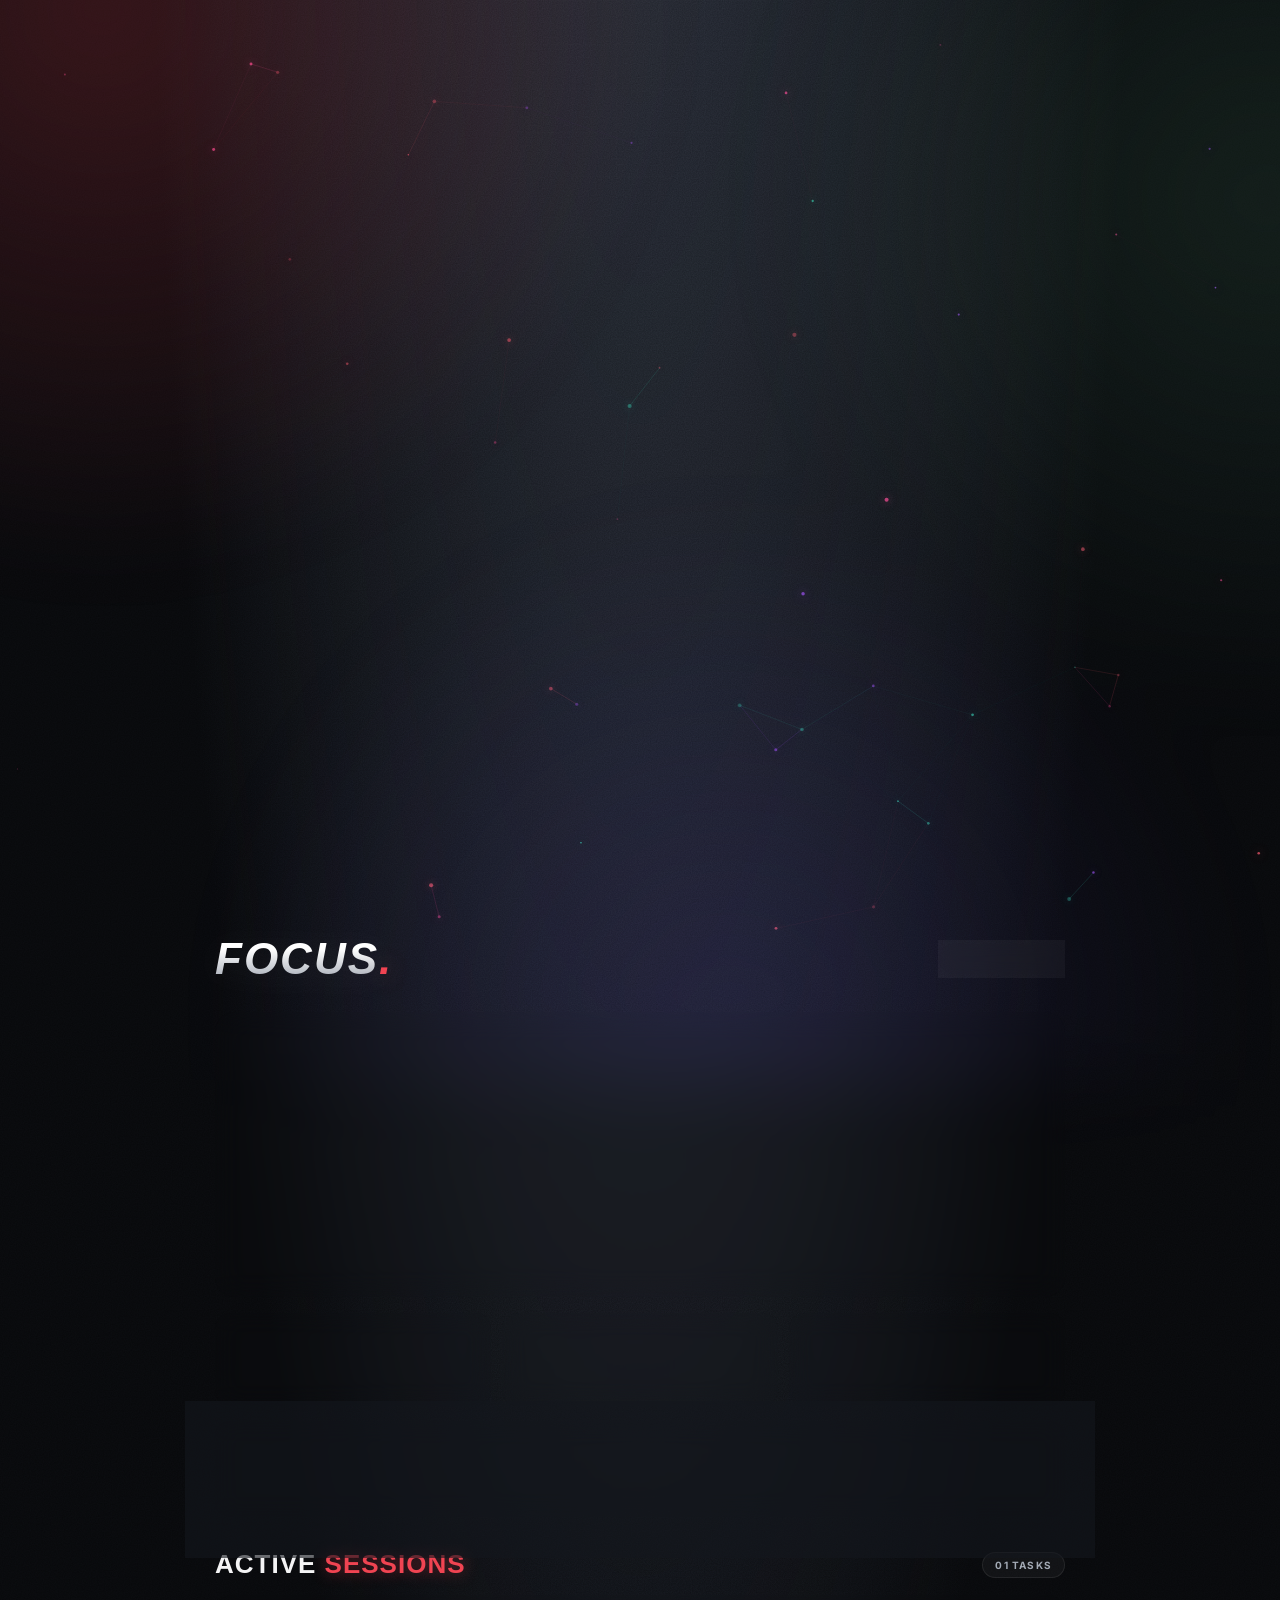
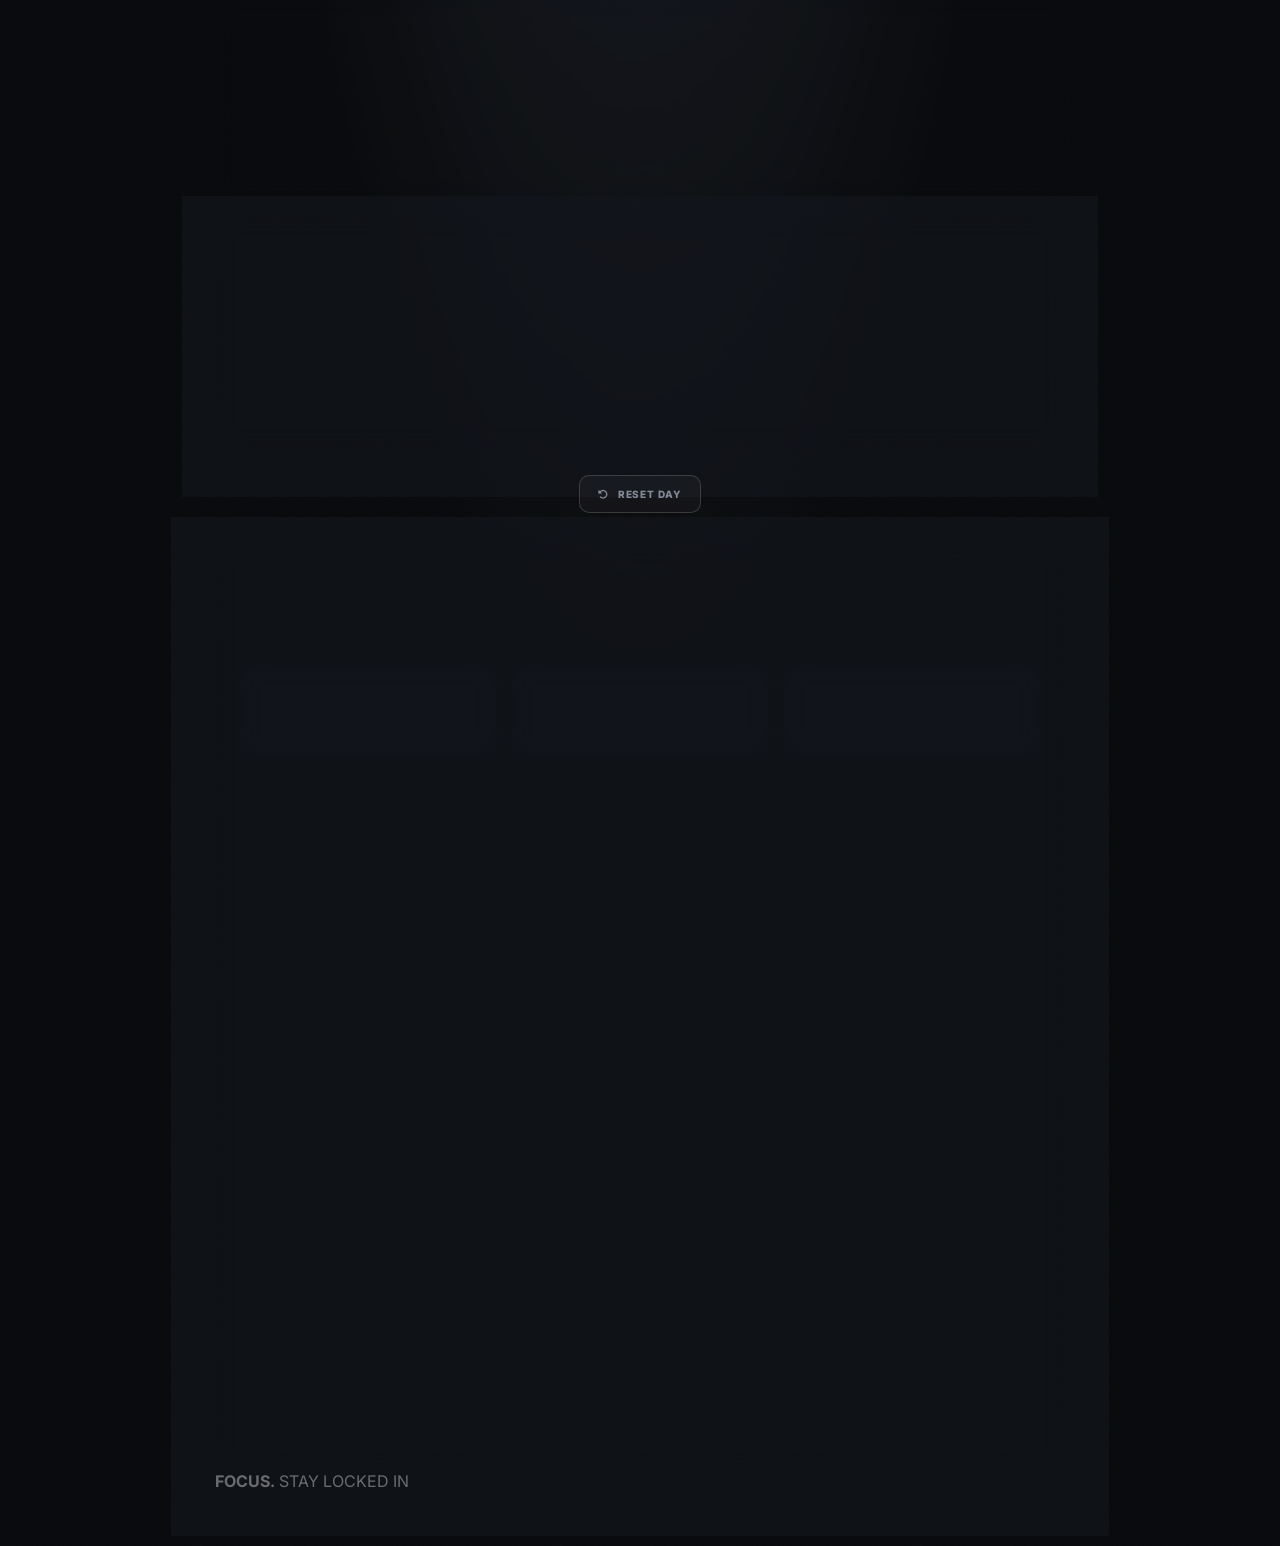
==== commit 87c7b303: "Modify HTML structure and styles for FOCUS app Updated theme color and font family in index.html. Ad" ====
--- a/index.html
+++ b/index.html
@@ -7,7 +7,7 @@
 
 <link rel="icon" type="image/png" href="./logo.png" sizes="32x32">
 <link rel="manifest" href="./manifest.json">
-<meta name="theme-color" content="#090a0c">
+<meta name="theme-color" content="#05060b">
 <meta name="mobile-web-app-capable" content="yes">
 <meta name="apple-mobile-web-app-capable" content="yes">
 
@@ -18,7 +18,7 @@
 <!-- Fonts -->
 <link rel="preconnect" href="https://fonts.googleapis.com">
 <link rel="preconnect" href="https://fonts.gstatic.com" crossorigin>
-<link href="https://fonts.googleapis.com/css2?family=Barlow+Condensed:wght@500;600;700;800;900&family=Inter:wght@400;500;600;700;800&display=swap" rel="stylesheet">
+<link href="https://fonts.googleapis.com/css2?family=Space+Grotesk:wght@500;600;700&family=Inter:wght@400;500;600;700;800&display=swap" rel="stylesheet">
 
 <!-- Styles -->
 <link rel="stylesheet" href="./style.css">
@@ -26,6 +26,10 @@
 
 <body>
 
+<!-- background graphics (particle canvas is injected by fx.js) -->
+<div class="bg-grid" aria-hidden="true"></div>
+<div class="bg-spot" id="spot" aria-hidden="true"></div>
+
 <div class="container">
 
     <header class="header">
@@ -38,30 +42,42 @@
     </header>
 
     <section class="hero">
-        <div class="hero-label">PERFORMANCE MODE</div>
-        <div class="hero-title">
-            OWN YOUR<br>
-            <span>TIME </span>
-            ZAKIR
-        </div>
-        <div class="hero-description">
-            STAY FOCUSED. FINISH STRONG.
+        <div class="hero-copy">
+            <div class="hero-label">PERFORMANCE MODE</div>
+            <div class="hero-title">
+                OWN YOUR<br>
+                <span>TIME </span>
+                ZAKIR
+            </div>
+            <div class="hero-description">
+                STAY FOCUSED. FINISH STRONG.
+            </div>
+        </div>
+
+        <div class="ring" id="ring" aria-hidden="true">
+            <div class="ring-orbit"></div>
+            <div class="ring-core">
+                <div class="ring-value">
+                    <span class="ring-num" id="ringNum">0</span><span class="ring-unit">%</span>
+                </div>
+                <div class="ring-cap">TODAY</div>
+            </div>
         </div>
     </section>
 
     <section class="stats">
         <div class="stat">
-            <div class="stat-label">Completed</div>
+            <div class="stat-label"><i class="fa-solid fa-check"></i>Completed</div>
             <div class="stat-value" id="completed">0</div>
         </div>
 
         <div class="stat">
-            <div class="stat-label">Remaining</div>
+            <div class="stat-label"><i class="fa-solid fa-hourglass-half"></i>Remaining</div>
             <div class="stat-value" id="remaining">3</div>
         </div>
 
         <div class="stat">
-            <div class="stat-label">Focus time</div>
+            <div class="stat-label"><i class="fa-solid fa-bolt"></i>Focus time</div>
             <div class="stat-value" id="focusTime">0m</div>
         </div>
     </section>
@@ -91,8 +107,8 @@
     <!-- CUSTOM TASKS -->
     <section class="custom-panel">
         <div class="custom-heading">
-            <i class="fa-solid fa-circle-plus"></i>
-            CUSTOM <span>TASK</span>
+            <i class="fa-solid fa-plus"></i>
+            <div>CUSTOM <span>TASK</span></div>
         </div>
 
         <input
@@ -129,7 +145,7 @@
     <section class="streak-panel">
         <div class="panel-heading">
             <i class="fa-solid fa-fire"></i>
-            STREAK <span>TRACKER</span>
+            <div>STREAK <span>TRACKER</span></div>
         </div>
 
         <div class="panel-subtitle">
@@ -138,17 +154,17 @@
 
         <div class="stats">
             <div class="stat">
-                <div class="stat-label">Current streak</div>
+                <div class="stat-label"><i class="fa-solid fa-fire"></i>Current streak</div>
                 <div class="stat-value" id="curStreak">0</div>
             </div>
 
             <div class="stat">
-                <div class="stat-label">Best streak</div>
+                <div class="stat-label"><i class="fa-solid fa-trophy"></i>Best streak</div>
                 <div class="stat-value" id="bestStreak">0</div>
             </div>
 
             <div class="stat">
-                <div class="stat-label">This month</div>
+                <div class="stat-label"><i class="fa-solid fa-calendar-check"></i>This month</div>
                 <div class="stat-value" id="monthDone">0</div>
             </div>
         </div>
@@ -175,11 +191,12 @@
         </div>
     </section>
 
-    <div class="checker"></div>
+    <footer class="footer"><b>FOCUS.</b> STAY LOCKED IN</footer>
 
 </div>
 
 <script src="./script.js"></script>
+<script src="./fx.js"></script>
 
 </body>
 </html>
--- a/style.css
+++ b/style.css
@@ -0,0 +1,1193 @@
+/* ============================================================
+   FOCUS — Daily Tracker · Enhanced visual theme
+   Drop-in replacement: same class names / IDs as before.
+   ============================================================ */
+
+@property --angle {
+    syntax: "<angle>";
+    initial-value: 0deg;
+    inherits: false;
+}
+
+:root {
+    --bg: #07080a;
+    --panel: rgba(20, 23, 29, .62);
+    --panel-solid: #12151a;
+    --panel2: #191d23;
+    --border: rgba(255, 255, 255, .08);
+    --border-strong: rgba(255, 255, 255, .16);
+    --red: #f04452;
+    --red2: #b82432;
+    --red-glow: rgba(240, 68, 82, .45);
+    --text: #f4f4f5;
+    --muted: #7b8390;
+    --green: #72d6a0;
+    --green-glow: rgba(114, 214, 160, .45);
+    --amber: #e0b95c;
+    --radius: 16px;
+    --ease: cubic-bezier(.22, .9, .3, 1);
+}
+
+* {
+    margin: 0;
+    padding: 0;
+    box-sizing: border-box;
+}
+
+::selection {
+    background: var(--red);
+    color: #fff;
+}
+
+html {
+    scrollbar-width: thin;
+    scrollbar-color: #3a404b transparent;
+}
+
+::-webkit-scrollbar { width: 8px; }
+::-webkit-scrollbar-track { background: transparent; }
+::-webkit-scrollbar-thumb {
+    background: linear-gradient(#2a2f38, #3a404b);
+    border-radius: 10px;
+}
+
+body {
+    background:
+        url("data:image/svg+xml;utf8,<svg xmlns='http://www.w3.org/2000/svg' width='180' height='180'><filter id='n'><feTurbulence type='fractalNoise' baseFrequency='.85' numOctaves='2' stitchTiles='stitch'/><feColorMatrix values='0 0 0 0 1  0 0 0 0 1  0 0 0 0 1  0 0 0 .55 0'/></filter><rect width='100%' height='100%' filter='url(%23n)' opacity='.5'/></svg>"),
+        radial-gradient(ellipse at 50% -20%, #262b36 0%, transparent 55%),
+        var(--bg);
+    background-blend-mode: soft-light, normal, normal;
+    color: var(--text);
+    font-family: Inter, sans-serif;
+    min-height: 100vh;
+    padding: 30px 17px 55px;
+    overflow-x: hidden;
+    -webkit-font-smoothing: antialiased;
+}
+
+/* Animated grid */
+body::before {
+    content: "";
+    position: fixed;
+    inset: 0;
+    pointer-events: none;
+    opacity: .10;
+    background-image:
+        linear-gradient(90deg, #ffffff18 1px, transparent 1px),
+        linear-gradient(#ffffff18 1px, transparent 1px);
+    background-size: 44px 44px;
+    mask-image: radial-gradient(ellipse at 50% 0%, black 0%, transparent 70%);
+    -webkit-mask-image: radial-gradient(ellipse at 50% 0%, black 0%, transparent 70%);
+    animation: gridDrift 18s linear infinite;
+    z-index: 0;
+}
+
+/* Aurora blobs */
+body::after {
+    content: "";
+    position: fixed;
+    inset: -20%;
+    pointer-events: none;
+    z-index: 0;
+    background:
+        radial-gradient(circle at 20% 15%, rgba(240, 68, 82, .20), transparent 32%),
+        radial-gradient(circle at 85% 30%, rgba(114, 214, 160, .10), transparent 30%),
+        radial-gradient(circle at 55% 95%, rgba(110, 90, 255, .12), transparent 34%);
+    filter: blur(40px);
+    animation: aurora 22s ease-in-out infinite alternate;
+}
+
+@keyframes gridDrift {
+    to { background-position: 44px 44px; }
+}
+
+@keyframes aurora {
+    0%   { transform: translate3d(0, 0, 0) scale(1); }
+    50%  { transform: translate3d(3%, -3%, 0) scale(1.08); }
+    100% { transform: translate3d(-3%, 3%, 0) scale(1.02); }
+}
+
+button, input {
+    font-family: inherit;
+}
+
+.container {
+    width: 100%;
+    max-width: 850px;
+    margin: auto;
+    position: relative;
+    z-index: 1;
+}
+
+/* ============ HEADER ============ */
+
+.header {
+    display: flex;
+    justify-content: space-between;
+    align-items: center;
+    margin-bottom: 28px;
+}
+
+.logo {
+    font-family: "Barlow Condensed", sans-serif;
+    font-size: 44px;
+    font-weight: 900;
+    font-style: italic;
+    letter-spacing: 2px;
+    background: linear-gradient(180deg, #ffffff 30%, #9aa1ad);
+    -webkit-background-clip: text;
+    background-clip: text;
+    -webkit-text-fill-color: transparent;
+    filter: drop-shadow(0 4px 18px rgba(255, 255, 255, .08));
+}
+
+.logo span {
+    -webkit-text-fill-color: var(--red);
+    filter: drop-shadow(0 0 12px var(--red-glow));
+}
+
+.header-right {
+    display: flex;
+    align-items: center;
+    gap: 10px;
+    padding: 8px 14px;
+    border-radius: 999px;
+    background: rgba(255, 255, 255, .04);
+    border: 1px solid var(--border);
+    backdrop-filter: blur(10px);
+    -webkit-backdrop-filter: blur(10px);
+}
+
+.live-dot {
+    position: relative;
+    width: 7px;
+    height: 7px;
+    background: var(--green);
+    border-radius: 50%;
+    box-shadow: 0 0 10px var(--green);
+}
+
+.live-dot::after {
+    content: "";
+    position: absolute;
+    inset: -4px;
+    border-radius: 50%;
+    border: 1px solid var(--green);
+    animation: ping 2s ease-out infinite;
+}
+
+@keyframes ping {
+    0%   { transform: scale(.4); opacity: .9; }
+    100% { transform: scale(2.2); opacity: 0; }
+}
+
+.date {
+    color: #a3aab5;
+    font-size: 10px;
+    font-weight: 600;
+    letter-spacing: 1.4px;
+}
+
+/* ============ HERO ============ */
+
+.hero {
+    position: relative;
+    overflow: hidden;
+    border: 1px solid var(--border-strong);
+    border-radius: 20px;
+    background:
+        radial-gradient(circle at 100% 0%, rgba(240, 68, 82, .18), transparent 45%),
+        linear-gradient(115deg, rgba(30, 34, 42, .85), rgba(14, 16, 20, .9) 75%);
+    backdrop-filter: blur(14px);
+    -webkit-backdrop-filter: blur(14px);
+    padding: 30px 28px;
+    margin-bottom: 16px;
+    box-shadow:
+        0 20px 50px -20px rgba(0, 0, 0, .8),
+        inset 0 1px 0 rgba(255, 255, 255, .08);
+    isolation: isolate;
+}
+
+/* rotating ring */
+.hero::after {
+    content: "";
+    position: absolute;
+    width: 260px;
+    height: 260px;
+    right: -80px;
+    top: -110px;
+    border-radius: 50%;
+    border: 1px dashed rgba(255, 255, 255, .14);
+    box-shadow:
+        inset 0 0 0 28px rgba(255, 255, 255, .02),
+        0 0 60px rgba(240, 68, 82, .12);
+    animation: spin 40s linear infinite;
+    pointer-events: none;
+    z-index: -1;
+}
+
+/* light sheen sweep */
+.hero::before {
+    content: "";
+    position: absolute;
+    top: 0;
+    bottom: 0;
+    width: 40%;
+    left: -60%;
+    background: linear-gradient(105deg, transparent, rgba(255, 255, 255, .07), transparent);
+    transform: skewX(-18deg);
+    animation: sheen 7s ease-in-out infinite;
+    pointer-events: none;
+    z-index: -1;
+}
+
+@keyframes spin  { to { transform: rotate(360deg); } }
+@keyframes sheen {
+    0%, 55% { left: -60%; }
+    100%    { left: 130%; }
+}
+
+.hero-label {
+    display: inline-flex;
+    align-items: center;
+    gap: 8px;
+    color: var(--red);
+    font-size: 10px;
+    font-weight: 800;
+    letter-spacing: 3px;
+    margin-bottom: 13px;
+}
+
+.hero-label::before {
+    content: "";
+    width: 22px;
+    height: 2px;
+    background: linear-gradient(90deg, transparent, var(--red));
+    box-shadow: 0 0 10px var(--red-glow);
+}
+
+.hero-title {
+    font-family: "Barlow Condensed", sans-serif;
+    font-size: clamp(40px, 9vw, 64px);
+    line-height: .93;
+    font-weight: 900;
+    font-style: italic;
+    letter-spacing: -1px;
+    text-shadow: 0 6px 30px rgba(0, 0, 0, .5);
+}
+
+.hero-title span {
+    background: linear-gradient(100deg, #ff6b78, var(--red), #ff9aa3, var(--red));
+    background-size: 250% 100%;
+    -webkit-background-clip: text;
+    background-clip: text;
+    -webkit-text-fill-color: transparent;
+    animation: gradientFlow 5s linear infinite;
+    filter: drop-shadow(0 0 18px var(--red-glow));
+}
+
+@keyframes gradientFlow {
+    to { background-position: 250% 0; }
+}
+
+.hero-description {
+    color: #8a919d;
+    font-size: 11px;
+    letter-spacing: 2px;
+    margin-top: 16px;
+}
+
+/* ============ STATS ============ */
+
+.stats {
+    display: grid;
+    grid-template-columns: repeat(3, 1fr);
+    gap: 11px;
+    margin-bottom: 15px;
+}
+
+.stat {
+    position: relative;
+    overflow: hidden;
+    background:
+        linear-gradient(160deg, rgba(255, 255, 255, .045), rgba(255, 255, 255, 0) 55%),
+        var(--panel);
+    border: 1px solid var(--border);
+    border-radius: var(--radius);
+    padding: 18px;
+    backdrop-filter: blur(12px);
+    -webkit-backdrop-filter: blur(12px);
+    box-shadow: 0 10px 30px -15px rgba(0, 0, 0, .8), inset 0 1px 0 rgba(255, 255, 255, .06);
+    transition: transform .35s var(--ease), border-color .3s, box-shadow .3s;
+}
+
+.stat::before {
+    content: "";
+    position: absolute;
+    left: 18px;
+    top: 0;
+    width: 30px;
+    height: 3px;
+    border-radius: 0 0 3px 3px;
+    background: var(--red);
+    box-shadow: 0 0 14px var(--red-glow);
+    transition: width .45s var(--ease);
+}
+
+.stat::after {
+    content: "";
+    position: absolute;
+    width: 90px;
+    height: 90px;
+    right: -30px;
+    bottom: -40px;
+    border-radius: 50%;
+    background: radial-gradient(circle, rgba(240, 68, 82, .18), transparent 70%);
+    opacity: 0;
+    transition: opacity .4s;
+}
+
+.stat:hover {
+    transform: translateY(-4px);
+    border-color: var(--border-strong);
+    box-shadow: 0 18px 40px -18px rgba(240, 68, 82, .35), inset 0 1px 0 rgba(255, 255, 255, .1);
+}
+
+.stat:hover::before { width: calc(100% - 36px); }
+.stat:hover::after  { opacity: 1; }
+
+.stat-label {
+    color: var(--muted);
+    font-size: 9px;
+    letter-spacing: 1.4px;
+    font-weight: 700;
+    text-transform: uppercase;
+}
+
+.stat-value {
+    font-family: "Barlow Condensed", sans-serif;
+    font-size: 36px;
+    font-weight: 800;
+    margin-top: 8px;
+    line-height: 1;
+    background: linear-gradient(180deg, #fff, #b7bdc8);
+    -webkit-background-clip: text;
+    background-clip: text;
+    -webkit-text-fill-color: transparent;
+    font-variant-numeric: tabular-nums;
+}
+
+/* ============ PROGRESS ============ */
+
+.progress-card {
+    background:
+        linear-gradient(160deg, rgba(255, 255, 255, .04), rgba(255, 255, 255, 0) 55%),
+        var(--panel);
+    border: 1px solid var(--border);
+    border-radius: var(--radius);
+    padding: 20px;
+    margin-bottom: 32px;
+    backdrop-filter: blur(12px);
+    -webkit-backdrop-filter: blur(12px);
+    box-shadow: 0 10px 30px -15px rgba(0, 0, 0, .8), inset 0 1px 0 rgba(255, 255, 255, .06);
+}
+
+.progress-top {
+    display: flex;
+    justify-content: space-between;
+    margin-bottom: 14px;
+    align-items: center;
+}
+
+.progress-label {
+    color: #a5aab3;
+    font-size: 10px;
+    font-weight: 800;
+    letter-spacing: 1.8px;
+}
+
+.progress-number {
+    color: var(--red);
+    font-family: "Barlow Condensed", sans-serif;
+    font-size: 26px;
+    font-weight: 800;
+    text-shadow: 0 0 18px var(--red-glow);
+    font-variant-numeric: tabular-nums;
+}
+
+.progress-track {
+    position: relative;
+    height: 9px;
+    background: rgba(0, 0, 0, .45);
+    border-radius: 20px;
+    box-shadow: inset 0 1px 3px rgba(0, 0, 0, .8), 0 0 0 1px rgba(255, 255, 255, .05);
+}
+
+.progress-fill {
+    position: relative;
+    width: 0;
+    height: 100%;
+    border-radius: 20px;
+    background:
+        repeating-linear-gradient(
+            -45deg,
+            rgba(255, 255, 255, .18) 0 8px,
+            transparent 8px 16px
+        ),
+        linear-gradient(90deg, var(--red2), var(--red) 70%, #ff7c88);
+    background-size: 32px 32px, 100% 100%;
+    box-shadow: 0 0 16px var(--red-glow), 0 0 4px var(--red);
+    transition: width .6s var(--ease);
+    animation: stripes 1.2s linear infinite;
+}
+
+/* glowing head */
+.progress-fill::after {
+    content: "";
+    position: absolute;
+    right: -4px;
+    top: 50%;
+    width: 12px;
+    height: 12px;
+    border-radius: 50%;
+    transform: translateY(-50%);
+    background: #fff;
+    box-shadow: 0 0 12px 3px var(--red), 0 0 24px 6px var(--red-glow);
+}
+
+.progress-fill[style*="width: 0%"]::after,
+.progress-fill[style*="width:0%"]::after {
+    opacity: 0;
+}
+
+@keyframes stripes {
+    to { background-position: 32px 0, 0 0; }
+}
+
+/* ============ TASK SECTION ============ */
+
+.section-header {
+    display: flex;
+    justify-content: space-between;
+    align-items: center;
+    margin-bottom: 15px;
+}
+
+.section-title {
+    font-family: "Barlow Condensed", sans-serif;
+    font-size: 26px;
+    font-weight: 800;
+    letter-spacing: 1px;
+}
+
+.section-title span {
+    color: var(--red);
+    text-shadow: 0 0 16px var(--red-glow);
+}
+
+.task-count {
+    font-size: 10px;
+    font-weight: 700;
+    color: #a3aab5;
+    letter-spacing: 1.2px;
+    padding: 6px 12px;
+    border-radius: 999px;
+    background: rgba(255, 255, 255, .04);
+    border: 1px solid var(--border);
+}
+
+/* ============ TASK CARD ============ */
+
+.task {
+    background:
+        linear-gradient(125deg, rgba(255, 255, 255, .045), rgba(255, 255, 255, 0) 50%),
+        linear-gradient(120deg, rgba(23, 26, 32, .9), rgba(14, 16, 20, .92));
+    border: 1px solid var(--border);
+    border-radius: 18px;
+    padding: 22px;
+    margin-bottom: 13px;
+    position: relative;
+    overflow: hidden;
+    backdrop-filter: blur(10px);
+    -webkit-backdrop-filter: blur(10px);
+    box-shadow: 0 14px 34px -18px rgba(0, 0, 0, .9), inset 0 1px 0 rgba(255, 255, 255, .06);
+    transition: border-color .25s, transform .35s var(--ease), box-shadow .3s;
+    animation: enter .45s var(--ease) both;
+}
+
+.task:hover {
+    border-color: var(--border-strong);
+    transform: translateY(-3px);
+    box-shadow: 0 22px 44px -20px rgba(0, 0, 0, .95), inset 0 1px 0 rgba(255, 255, 255, .09);
+}
+
+/* ACTIVE: rotating neon border + pulsing glow */
+.task.active {
+    border-color: transparent;
+    background:
+        radial-gradient(circle at 0% 0%, rgba(240, 68, 82, .16), transparent 50%),
+        linear-gradient(120deg, rgba(32, 25, 28, .95), rgba(16, 18, 23, .96));
+    box-shadow:
+        0 0 0 1px rgba(240, 68, 82, .25),
+        0 0 40px -6px var(--red-glow),
+        0 20px 50px -22px rgba(240, 68, 82, .55);
+    animation: enter .45s var(--ease) both, glowPulse 2.6s ease-in-out infinite;
+}
+
+.task.active::before {
+    content: "";
+    position: absolute;
+    inset: 0;
+    padding: 1.5px;
+    border-radius: inherit;
+    background: conic-gradient(
+        from var(--angle),
+        transparent 0deg,
+        var(--red) 70deg,
+        #ffb3ba 100deg,
+        transparent 150deg,
+        transparent 210deg,
+        var(--red2) 270deg,
+        transparent 330deg
+    );
+    -webkit-mask:
+        linear-gradient(#000 0 0) content-box,
+        linear-gradient(#000 0 0);
+    -webkit-mask-composite: xor;
+    mask:
+        linear-gradient(#000 0 0) content-box exclude,
+        linear-gradient(#000 0 0);
+    animation: borderSpin 4s linear infinite;
+    pointer-events: none;
+}
+
+@keyframes borderSpin {
+    to { --angle: 360deg; }
+}
+
+@keyframes glowPulse {
+    0%, 100% { box-shadow: 0 0 0 1px rgba(240, 68, 82, .25), 0 0 34px -8px var(--red-glow), 0 20px 50px -24px rgba(240, 68, 82, .5); }
+    50%      { box-shadow: 0 0 0 1px rgba(240, 68, 82, .4),  0 0 54px -4px var(--red-glow), 0 24px 56px -22px rgba(240, 68, 82, .7); }
+}
+
+@keyframes enter {
+    from {
+        opacity: 0;
+        transform: translateY(16px) scale(.98);
+    }
+    to {
+        opacity: 1;
+        transform: translateY(0) scale(1);
+    }
+}
+
+@keyframes vanish {
+    to {
+        opacity: 0;
+        transform: translateX(40px) scale(.96);
+        max-height: 0;
+        padding-top: 0;
+        padding-bottom: 0;
+        margin-bottom: 0;
+    }
+}
+
+.task.removing {
+    animation: vanish .35s ease forwards;
+    pointer-events: none;
+}
+
+.task-head {
+    display: flex;
+    justify-content: space-between;
+    align-items: flex-start;
+    gap: 10px;
+}
+
+.task-name {
+    font-size: 16px;
+    font-weight: 700;
+    letter-spacing: .2px;
+    overflow-wrap: anywhere;
+}
+
+.task-duration {
+    font-size: 9px;
+    color: var(--muted);
+    margin-top: 7px;
+    letter-spacing: 1.2px;
+}
+
+.task-status {
+    display: inline-flex;
+    align-items: center;
+    gap: 7px;
+    font-size: 9px;
+    color: #8f96a2;
+    font-weight: 800;
+    letter-spacing: 1.2px;
+    white-space: nowrap;
+    padding: 6px 11px;
+    border-radius: 999px;
+    background: rgba(255, 255, 255, .04);
+    border: 1px solid var(--border);
+}
+
+.task-status::before {
+    content: "";
+    width: 6px;
+    height: 6px;
+    border-radius: 50%;
+    background: #596070;
+}
+
+.task.active .task-status {
+    color: #ff7e89;
+    background: rgba(240, 68, 82, .12);
+    border-color: rgba(240, 68, 82, .4);
+}
+
+.task.active .task-status::before {
+    background: var(--red);
+    box-shadow: 0 0 10px var(--red);
+    animation: blink 1.1s ease-in-out infinite;
+}
+
+@keyframes blink {
+    50% { opacity: .25; }
+}
+
+.timer {
+    font-family: "Barlow Condensed", sans-serif;
+    font-size: 54px;
+    font-weight: 800;
+    letter-spacing: 2px;
+    margin: 16px 0;
+    font-variant-numeric: tabular-nums;
+    line-height: 1;
+    background: linear-gradient(180deg, #ffffff 20%, #a9afba);
+    -webkit-background-clip: text;
+    background-clip: text;
+    -webkit-text-fill-color: transparent;
+}
+
+.task.active .timer {
+    background: linear-gradient(180deg, #ffffff 0%, #ff6a76 80%);
+    -webkit-background-clip: text;
+    background-clip: text;
+    filter: drop-shadow(0 0 16px var(--red-glow));
+}
+
+.actions {
+    display: flex;
+    flex-wrap: wrap;
+    gap: 9px;
+}
+
+/* ============ BUTTONS ============ */
+
+button {
+    position: relative;
+    overflow: hidden;
+    border: none;
+    border-radius: 10px;
+    cursor: pointer;
+    font-size: 10px;
+    font-weight: 800;
+    letter-spacing: .8px;
+    padding: 12px 18px;
+    transition: transform .25s var(--ease), box-shadow .25s, filter .2s, border-color .2s, color .2s;
+}
+
+/* sweeping shine */
+button::after {
+    content: "";
+    position: absolute;
+    top: 0;
+    bottom: 0;
+    left: -80%;
+    width: 50%;
+    background: linear-gradient(105deg, transparent, rgba(255, 255, 255, .28), transparent);
+    transform: skewX(-20deg);
+    transition: left .55s var(--ease);
+    pointer-events: none;
+}
+
+button:hover::after {
+    left: 130%;
+}
+
+button:hover {
+    transform: translateY(-2px);
+    filter: brightness(1.1);
+}
+
+button:active {
+    transform: scale(.96);
+}
+
+button:focus-visible {
+    outline: 2px solid var(--red);
+    outline-offset: 2px;
+}
+
+button:disabled {
+    opacity: .55;
+    cursor: default;
+    transform: none;
+    filter: none;
+}
+
+button:disabled::after { display: none; }
+
+button i {
+    margin-right: 6px;
+}
+
+.start-btn {
+    background: linear-gradient(135deg, #ff5866, var(--red) 55%, var(--red2));
+    color: white;
+    box-shadow: 0 8px 22px -8px var(--red-glow), inset 0 1px 0 rgba(255, 255, 255, .25);
+}
+
+.start-btn:hover {
+    box-shadow: 0 12px 28px -8px var(--red-glow), inset 0 1px 0 rgba(255, 255, 255, .3);
+}
+
+.pause-btn {
+    background: linear-gradient(135deg, #3a414d, #2a2f38);
+    color: white;
+    box-shadow: inset 0 1px 0 rgba(255, 255, 255, .12), 0 6px 16px -8px rgba(0, 0, 0, .8);
+}
+
+.end-btn {
+    background: rgba(255, 255, 255, .05);
+    color: #b9c0cb;
+    border: 1px solid var(--border-strong);
+}
+
+.end-btn:hover {
+    color: var(--green);
+    border-color: rgba(114, 214, 160, .5);
+    box-shadow: 0 0 20px -6px var(--green-glow);
+}
+
+.delete-btn {
+    margin-left: auto;
+    color: #8a919d;
+    background: transparent;
+    border: 1px solid var(--border-strong);
+}
+
+.delete-btn:hover {
+    color: var(--red);
+    border-color: var(--red);
+    box-shadow: 0 0 20px -6px var(--red-glow);
+}
+
+/* ============ PANEL HEADINGS ============ */
+
+.panel-heading {
+    font-family: "Barlow Condensed", sans-serif;
+    font-size: 25px;
+    font-weight: 800;
+    margin-bottom: 7px;
+    letter-spacing: .5px;
+}
+
+.panel-heading i {
+    color: #ff8a3d;
+    filter: drop-shadow(0 0 10px rgba(255, 138, 61, .7));
+    animation: flicker 2.4s ease-in-out infinite;
+}
+
+.panel-heading span {
+    color: var(--red);
+    text-shadow: 0 0 16px var(--red-glow);
+}
+
+@keyframes flicker {
+    0%, 100% { transform: scale(1) rotate(0deg); }
+    30%      { transform: scale(1.12) rotate(-4deg); }
+    60%      { transform: scale(.96) rotate(3deg); }
+}
+
+.panel-subtitle {
+    color: var(--muted);
+    font-size: 10px;
+    margin-bottom: 18px;
+    line-height: 1.7;
+}
+
+/* ============ CUSTOM TASK PANEL ============ */
+
+.custom-panel {
+    background:
+        linear-gradient(160deg, rgba(255, 255, 255, .04), rgba(255, 255, 255, 0) 55%),
+        var(--panel);
+    border: 1px solid var(--border);
+    border-radius: 18px;
+    padding: 22px;
+    margin-top: 14px;
+    backdrop-filter: blur(12px);
+    -webkit-backdrop-filter: blur(12px);
+    box-shadow: 0 14px 34px -18px rgba(0, 0, 0, .9), inset 0 1px 0 rgba(255, 255, 255, .06);
+}
+
+.custom-heading {
+    font-family: "Barlow Condensed", sans-serif;
+    font-size: 25px;
+    font-weight: 800;
+    margin-bottom: 16px;
+    letter-spacing: .5px;
+}
+
+.custom-heading i {
+    color: var(--red);
+    margin-right: 4px;
+}
+
+.custom-heading span {
+    color: var(--red);
+    text-shadow: 0 0 16px var(--red-glow);
+}
+
+input {
+    width: 100%;
+    padding: 15px 16px;
+    border: 1px solid var(--border-strong);
+    background: rgba(0, 0, 0, .38);
+    color: white;
+    outline: none;
+    border-radius: 11px;
+    font-size: 12px;
+    margin-bottom: 10px;
+    transition: border-color .2s, box-shadow .25s, background .2s;
+    box-shadow: inset 0 2px 6px rgba(0, 0, 0, .5);
+}
+
+input::placeholder {
+    color: #5d6572;
+}
+
+input:focus {
+    border-color: var(--red);
+    background: rgba(0, 0, 0, .55);
+    box-shadow:
+        inset 0 2px 6px rgba(0, 0, 0, .5),
+        0 0 0 3px rgba(240, 68, 82, .18),
+        0 0 24px -6px var(--red-glow);
+}
+
+.add-row {
+    display: grid;
+    grid-template-columns: 1fr 140px;
+    gap: 10px;
+}
+
+.add-btn {
+    background: linear-gradient(135deg, #ff5866, var(--red) 55%, var(--red2));
+    color: white;
+    margin-bottom: 10px;
+    box-shadow: 0 8px 22px -8px var(--red-glow), inset 0 1px 0 rgba(255, 255, 255, .25);
+}
+
+/* ============ EMPTY STATE ============ */
+
+.empty {
+    text-align: center;
+    border: 1px dashed rgba(255, 255, 255, .16);
+    border-radius: 18px;
+    padding: 40px 15px;
+    color: var(--muted);
+    font-size: 11px;
+    background:
+        radial-gradient(circle at 50% 0%, rgba(114, 214, 160, .08), transparent 60%),
+        rgba(255, 255, 255, .02);
+    animation: enter .5s var(--ease) both;
+}
+
+.empty i {
+    color: var(--green);
+    font-size: 32px;
+    margin-bottom: 14px;
+    filter: drop-shadow(0 0 14px var(--green-glow));
+    animation: float 3s ease-in-out infinite;
+}
+
+@keyframes float {
+    0%, 100% { transform: translateY(0); }
+    50%      { transform: translateY(-7px); }
+}
+
+.empty h3 {
+    color: white;
+    font-family: "Barlow Condensed", sans-serif;
+    font-size: 30px;
+    letter-spacing: 1px;
+    margin-bottom: 5px;
+}
+
+/* ============ RESET ============ */
+
+.reset-area {
+    display: flex;
+    justify-content: center;
+    margin-top: 26px;
+}
+
+.reset-btn {
+    background: rgba(255, 255, 255, .03);
+    color: #848b97;
+    border: 1px solid var(--border-strong);
+}
+
+.reset-btn:hover {
+    color: white;
+    border-color: var(--red);
+    box-shadow: 0 0 22px -6px var(--red-glow);
+}
+
+/* ============ STREAK CALENDAR ============ */
+
+.streak-panel {
+    background:
+        radial-gradient(circle at 100% 0%, rgba(114, 214, 160, .07), transparent 40%),
+        linear-gradient(160deg, rgba(255, 255, 255, .04), rgba(255, 255, 255, 0) 55%),
+        var(--panel);
+    border: 1px solid var(--border);
+    border-radius: 20px;
+    padding: 22px;
+    margin-top: 28px;
+    backdrop-filter: blur(12px);
+    -webkit-backdrop-filter: blur(12px);
+    box-shadow: 0 20px 44px -22px rgba(0, 0, 0, .9), inset 0 1px 0 rgba(255, 255, 255, .06);
+}
+
+.streak-panel .stats {
+    margin-bottom: 20px;
+}
+
+.cal-head {
+    display: flex;
+    justify-content: space-between;
+    align-items: center;
+    margin-bottom: 15px;
+}
+
+.cal-title {
+    font-family: "Barlow Condensed", sans-serif;
+    font-size: 23px;
+    font-weight: 800;
+    letter-spacing: 1.2px;
+}
+
+.cal-nav {
+    display: flex;
+    gap: 7px;
+}
+
+.cal-nav button {
+    padding: 9px 13px;
+    background: rgba(255, 255, 255, .06);
+    border: 1px solid var(--border);
+    color: white;
+}
+
+.cal-nav button:hover:not(:disabled) {
+    border-color: var(--red);
+    box-shadow: 0 0 18px -6px var(--red-glow);
+}
+
+.cal-nav button i {
+    margin: 0;
+}
+
+.cal-grid {
+    display: grid;
+    grid-template-columns: repeat(7, 1fr);
+    gap: 7px;
+}
+
+.cal-dow {
+    text-align: center;
+    color: var(--muted);
+    font-size: 9px;
+    font-weight: 800;
+    letter-spacing: 1.3px;
+    padding-bottom: 5px;
+}
+
+.cal-cell {
+    aspect-ratio: 1 / 1;
+    border-radius: 10px;
+    border: 1px solid rgba(255, 255, 255, .06);
+    background: rgba(0, 0, 0, .35);
+    color: #5e6672;
+    font-size: 11px;
+    font-weight: 700;
+    display: flex;
+    align-items: center;
+    justify-content: center;
+    position: relative;
+    transition: transform .25s var(--ease), box-shadow .25s, border-color .25s;
+}
+
+.cal-cell:not(.blank):hover {
+    transform: scale(1.12);
+    border-color: var(--border-strong);
+    z-index: 2;
+}
+
+.cal-cell.blank {
+    border: none;
+    background: transparent;
+}
+
+.cal-cell.done {
+    background: linear-gradient(145deg, rgba(40, 84, 60, .85), rgba(24, 56, 40, .85));
+    border-color: rgba(63, 143, 102, .85);
+    color: var(--green);
+    box-shadow: 0 0 18px -4px var(--green-glow), inset 0 1px 0 rgba(255, 255, 255, .12);
+}
+
+.cal-cell.done::after {
+    content: "";
+    position: absolute;
+    bottom: 5px;
+    width: 5px;
+    height: 5px;
+    border-radius: 50%;
+    background: var(--green);
+    box-shadow: 0 0 8px var(--green);
+}
+
+.cal-cell.partial {
+    background: linear-gradient(145deg, rgba(74, 58, 28, .8), rgba(50, 39, 20, .8));
+    border-color: rgba(143, 122, 63, .8);
+    color: var(--amber);
+    box-shadow: 0 0 14px -6px rgba(224, 185, 92, .5);
+}
+
+.cal-cell.missed {
+    background: linear-gradient(145deg, rgba(60, 24, 30, .8), rgba(40, 18, 22, .8));
+    border-color: rgba(106, 42, 51, .85);
+    color: #c4545f;
+}
+
+.cal-cell.today {
+    outline: 2px solid var(--red);
+    outline-offset: 2px;
+    color: white;
+    animation: todayPulse 2s ease-in-out infinite;
+}
+
+@keyframes todayPulse {
+    0%, 100% { box-shadow: 0 0 0 0 rgba(240, 68, 82, .5); }
+    50%      { box-shadow: 0 0 0 7px rgba(240, 68, 82, 0); }
+}
+
+.cal-legend {
+    display: flex;
+    flex-wrap: wrap;
+    gap: 16px;
+    margin-top: 16px;
+    color: var(--muted);
+    font-size: 9px;
+    letter-spacing: 1.1px;
+}
+
+.cal-legend span::before {
+    content: "";
+    display: inline-block;
+    width: 10px;
+    height: 10px;
+    border-radius: 3px;
+    margin-right: 7px;
+    vertical-align: -1px;
+    background: #0b0d10;
+    border: 1px solid #292e36;
+}
+
+.cal-legend .l-done::before    { background: #1d3a2b; border-color: #3f8f66; box-shadow: 0 0 8px var(--green-glow); }
+.cal-legend .l-partial::before { background: #3a2f1d; border-color: #8f7a3f; }
+.cal-legend .l-missed::before  { background: #2b1519; border-color: #6a2a33; }
+
+/* ============ CHECKER STRIPE ============ */
+
+.checker {
+    height: 6px;
+    margin-top: 38px;
+    border-radius: 6px;
+    opacity: .35;
+    background: repeating-linear-gradient(
+        135deg,
+        #9aa1ad 0,
+        #9aa1ad 8px,
+        transparent 8px,
+        transparent 16px
+    );
+    background-size: 22.6px 22.6px;
+    animation: checkerMove 3s linear infinite;
+    mask-image: linear-gradient(90deg, transparent, black 15%, black 85%, transparent);
+    -webkit-mask-image: linear-gradient(90deg, transparent, black 15%, black 85%, transparent);
+}
+
+@keyframes checkerMove {
+    to { background-position: 22.6px 0; }
+}
+
+/* ============ RESPONSIVE ============ */
+
+@media (max-width: 550px) {
+    body {
+        padding: 22px 13px 45px;
+    }
+
+    .logo {
+        font-size: 38px;
+    }
+
+    .hero {
+        padding: 24px 20px;
+    }
+
+    .stat {
+        padding: 13px;
+    }
+
+    .stat-value {
+        font-size: 30px;
+    }
+
+    .task {
+        padding: 18px;
+    }
+
+    .timer {
+        font-size: 46px;
+    }
+
+    .add-row {
+        grid-template-columns: 1fr 120px;
+    }
+
+    .cal-grid {
+        gap: 4px;
+    }
+
+    .cal-cell {
+        font-size: 10px;
+        border-radius: 8px;
+    }
+}
+
+/* ============ ACCESSIBILITY ============ */
+
+@media (prefers-reduced-motion: reduce) {
+    *, *::before, *::after {
+        animation-duration: .001ms !important;
+        animation-iteration-count: 1 !important;
+        transition-duration: .001ms !important;
+    }
+}
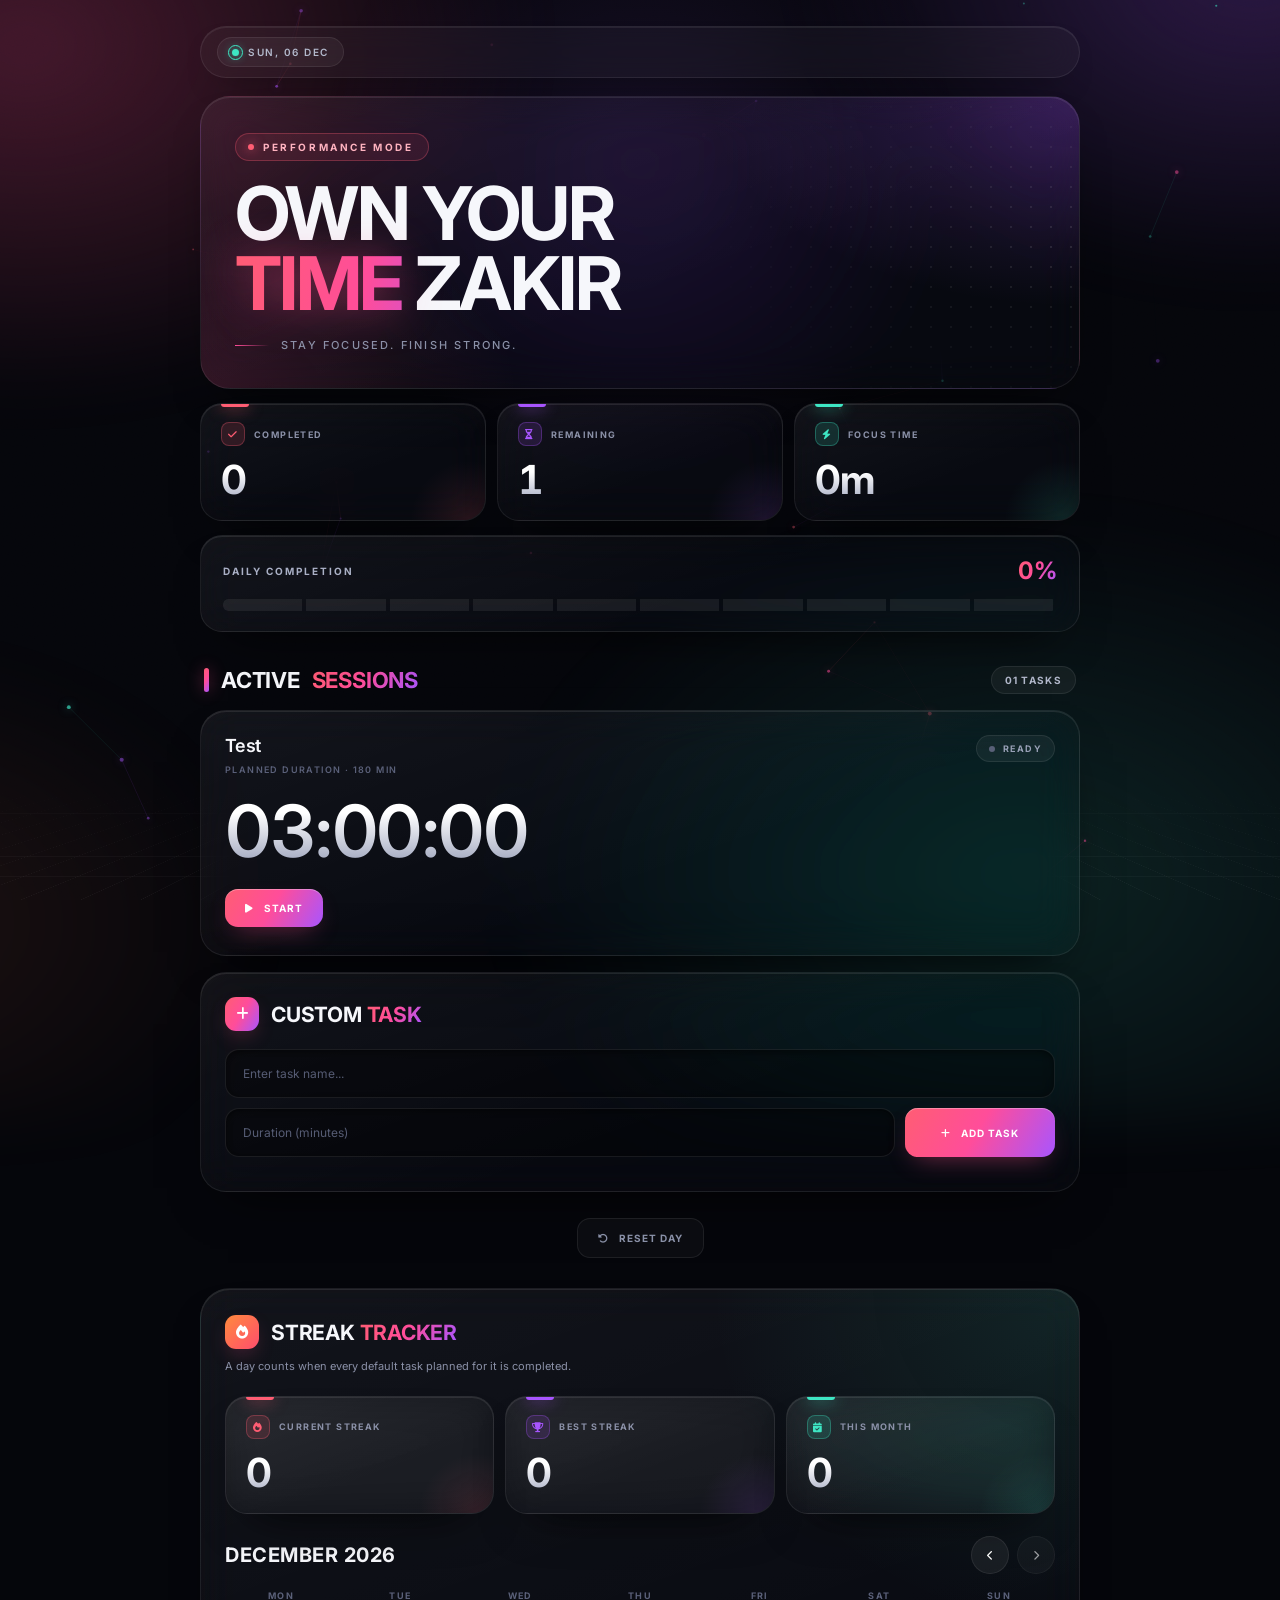
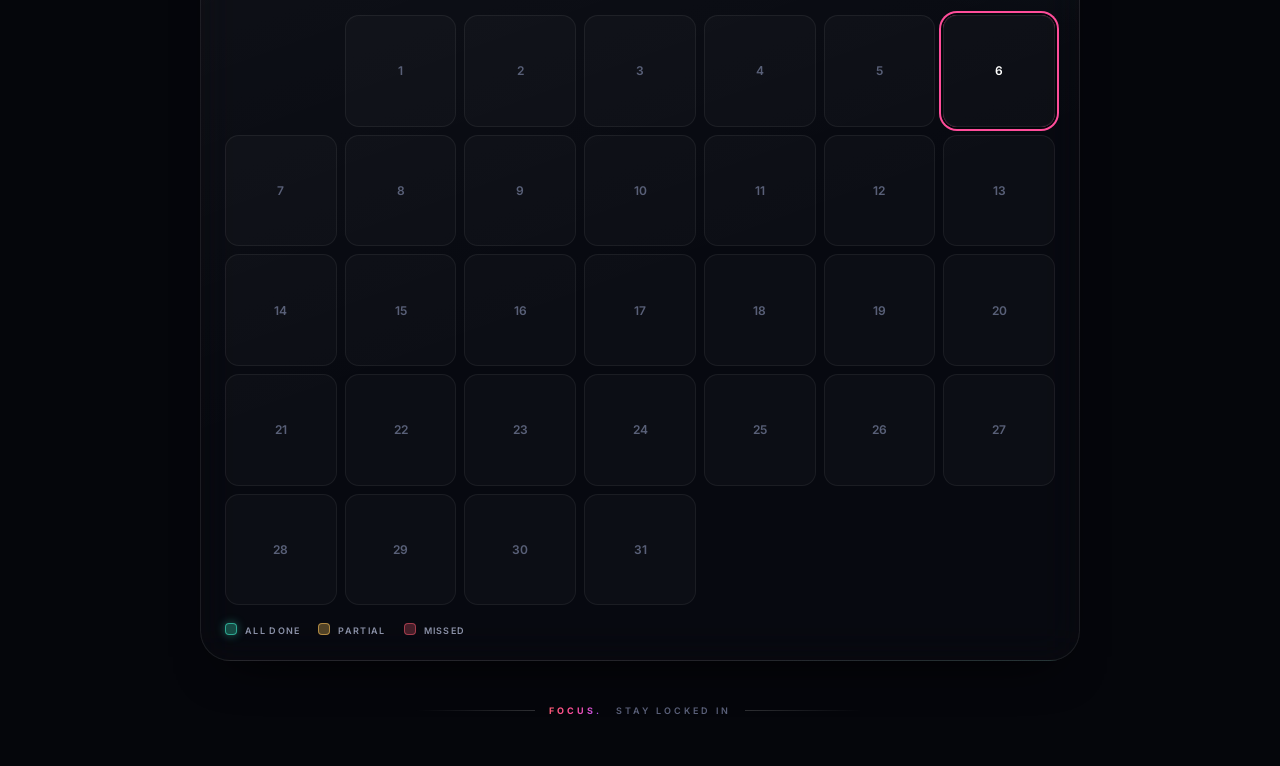
==== commit b90faf9a: "Fix HTML formatting and remove duplicate content" ====
--- a/index.html
+++ b/index.html
@@ -33,8 +33,6 @@
 <div class="container">
 
     <header class="header">
-        <div class="logo">FOCUS<span>.</span></div>
-
         <div class="header-right">
             <div class="live-dot"></div>
             <div class="date" id="date"></div>
@@ -51,16 +49,6 @@
             </div>
             <div class="hero-description">
                 STAY FOCUSED. FINISH STRONG.
-            </div>
-        </div>
-
-        <div class="ring" id="ring" aria-hidden="true">
-            <div class="ring-orbit"></div>
-            <div class="ring-core">
-                <div class="ring-value">
-                    <span class="ring-num" id="ringNum">0</span><span class="ring-unit">%</span>
-                </div>
-                <div class="ring-cap">TODAY</div>
             </div>
         </div>
     </section>
--- a/style.css
+++ b/style.css
@@ -1,170 +1,222 @@
 /* ============================================================
-   FOCUS — Daily Tracker · Enhanced visual theme
-   Drop-in replacement: same class names / IDs as before.
+   FOCUS. — Daily Tracker
+   Aurora-glass redesign · works with the existing script.js
    ============================================================ */
 
-@property --angle {
-    syntax: "<angle>";
-    initial-value: 0deg;
-    inherits: false;
-}
+@property --angle { syntax: "<angle>";  initial-value: 0deg; inherits: false; }
+@property --hv    { syntax: "<number>"; initial-value: 0;    inherits: false; }
+@property --p     { syntax: "<number>"; initial-value: 0;    inherits: true;  }
 
 :root {
-    --bg: #07080a;
-    --panel: rgba(20, 23, 29, .62);
-    --panel-solid: #12151a;
-    --panel2: #191d23;
-    --border: rgba(255, 255, 255, .08);
-    --border-strong: rgba(255, 255, 255, .16);
-    --red: #f04452;
-    --red2: #b82432;
-    --red-glow: rgba(240, 68, 82, .45);
-    --text: #f4f4f5;
-    --muted: #7b8390;
-    --green: #72d6a0;
-    --green-glow: rgba(114, 214, 160, .45);
-    --amber: #e0b95c;
-    --radius: 16px;
+    --bg: #05060b;
+    --line: rgba(255, 255, 255, .08);
+    --line-2: rgba(255, 255, 255, .17);
+    --ink: #f6f7fb;
+    --muted: #8b91a8;
+    --dim: #5b617a;
+
+    --a1: #ff5d73;
+    --a2: #ff4d9a;
+    --a3: #a855ff;
+    --mint: #3ee6c4;
+    --amber: #ffc65c;
+
+    --grad: linear-gradient(120deg, #ff5d73 0%, #ff4d9a 48%, #a855ff 100%);
+    --glow: rgba(255, 77, 140, .45);
+    --glow-mint: rgba(62, 230, 196, .4);
+
+    --font-d: "Space Grotesk", "Inter", sans-serif;
     --ease: cubic-bezier(.22, .9, .3, 1);
 }
 
-* {
-    margin: 0;
-    padding: 0;
-    box-sizing: border-box;
-}
-
-::selection {
-    background: var(--red);
-    color: #fff;
-}
-
-html {
-    scrollbar-width: thin;
-    scrollbar-color: #3a404b transparent;
-}
-
+* { margin: 0; padding: 0; box-sizing: border-box; }
+
+::selection { background: var(--a2); color: #fff; }
+
+html { scrollbar-width: thin; scrollbar-color: #2c3144 transparent; }
 ::-webkit-scrollbar { width: 8px; }
-::-webkit-scrollbar-track { background: transparent; }
-::-webkit-scrollbar-thumb {
-    background: linear-gradient(#2a2f38, #3a404b);
-    border-radius: 10px;
-}
+::-webkit-scrollbar-thumb { background: #2c3144; border-radius: 10px; }
 
 body {
-    background:
-        url("data:image/svg+xml;utf8,<svg xmlns='http://www.w3.org/2000/svg' width='180' height='180'><filter id='n'><feTurbulence type='fractalNoise' baseFrequency='.85' numOctaves='2' stitchTiles='stitch'/><feColorMatrix values='0 0 0 0 1  0 0 0 0 1  0 0 0 0 1  0 0 0 .55 0'/></filter><rect width='100%' height='100%' filter='url(%23n)' opacity='.5'/></svg>"),
-        radial-gradient(ellipse at 50% -20%, #262b36 0%, transparent 55%),
-        var(--bg);
-    background-blend-mode: soft-light, normal, normal;
-    color: var(--text);
+    background: var(--bg);
+    color: var(--ink);
     font-family: Inter, sans-serif;
     min-height: 100vh;
-    padding: 30px 17px 55px;
+    padding: 26px 16px 50px;
     overflow-x: hidden;
     -webkit-font-smoothing: antialiased;
 }
 
-/* Animated grid */
+button, input { font-family: inherit; }
+
+/* ============ BACKGROUND LAYERS ============ */
+
+/* drifting aurora mesh */
 body::before {
+    content: "";
+    position: fixed;
+    inset: -25%;
+    z-index: 0;
+    pointer-events: none;
+    background:
+        radial-gradient(38% 38% at 18% 20%, rgba(255, 77, 140, .26), transparent 70%),
+        radial-gradient(34% 34% at 82% 14%, rgba(168, 85, 255, .24), transparent 70%),
+        radial-gradient(40% 40% at 70% 82%, rgba(62, 230, 196, .13), transparent 70%),
+        radial-gradient(30% 30% at 10% 85%, rgba(255, 122, 69, .10), transparent 70%);
+    filter: blur(30px);
+    animation: mesh 26s ease-in-out infinite alternate;
+}
+
+@keyframes mesh {
+    0%   { transform: translate3d(0, 0, 0) rotate(0deg) scale(1); }
+    50%  { transform: translate3d(3%, -2%, 0) rotate(6deg) scale(1.1); }
+    100% { transform: translate3d(-3%, 3%, 0) rotate(-4deg) scale(1.04); }
+}
+
+/* film grain */
+body::after {
     content: "";
     position: fixed;
     inset: 0;
+    z-index: 0;
     pointer-events: none;
-    opacity: .10;
+    opacity: .07;
+    mix-blend-mode: overlay;
+    background-image: url("data:image/svg+xml;utf8,<svg xmlns='http://www.w3.org/2000/svg' width='200' height='200'><filter id='n'><feTurbulence type='fractalNoise' baseFrequency='.9' numOctaves='2' stitchTiles='stitch'/></filter><rect width='100%' height='100%' filter='url(%23n)'/></svg>");
+}
+
+/* particle canvas (created by fx.js) */
+#fx {
+    position: fixed;
+    inset: 0;
+    width: 100%;
+    height: 100%;
+    z-index: 0;
+    pointer-events: none;
+}
+
+/* perspective floor grid */
+.bg-grid {
+    position: fixed;
+    left: -50%;
+    right: -50%;
+    bottom: 0;
+    height: 60vh;
+    z-index: 0;
+    pointer-events: none;
+    opacity: .55;
     background-image:
-        linear-gradient(90deg, #ffffff18 1px, transparent 1px),
-        linear-gradient(#ffffff18 1px, transparent 1px);
-    background-size: 44px 44px;
-    mask-image: radial-gradient(ellipse at 50% 0%, black 0%, transparent 70%);
-    -webkit-mask-image: radial-gradient(ellipse at 50% 0%, black 0%, transparent 70%);
-    animation: gridDrift 18s linear infinite;
+        linear-gradient(rgba(255, 255, 255, .09) 1px, transparent 1px),
+        linear-gradient(90deg, rgba(255, 255, 255, .09) 1px, transparent 1px);
+    background-size: 60px 60px;
+    transform: perspective(520px) rotateX(64deg);
+    transform-origin: 50% 100%;
+    -webkit-mask-image: linear-gradient(to top, #000 0%, transparent 80%);
+    mask-image: linear-gradient(to top, #000 0%, transparent 80%);
+    animation: floor 5s linear infinite;
+}
+
+@keyframes floor { to { background-position: 0 60px, 60px 0; } }
+
+/* cursor spotlight */
+.bg-spot {
+    position: fixed;
+    inset: 0;
     z-index: 0;
-}
-
-/* Aurora blobs */
-body::after {
-    content: "";
-    position: fixed;
-    inset: -20%;
     pointer-events: none;
-    z-index: 0;
-    background:
-        radial-gradient(circle at 20% 15%, rgba(240, 68, 82, .20), transparent 32%),
-        radial-gradient(circle at 85% 30%, rgba(114, 214, 160, .10), transparent 30%),
-        radial-gradient(circle at 55% 95%, rgba(110, 90, 255, .12), transparent 34%);
-    filter: blur(40px);
-    animation: aurora 22s ease-in-out infinite alternate;
-}
-
-@keyframes gridDrift {
-    to { background-position: 44px 44px; }
-}
-
-@keyframes aurora {
-    0%   { transform: translate3d(0, 0, 0) scale(1); }
-    50%  { transform: translate3d(3%, -3%, 0) scale(1.08); }
-    100% { transform: translate3d(-3%, 3%, 0) scale(1.02); }
-}
-
-button, input {
-    font-family: inherit;
+    background: radial-gradient(520px circle at var(--mx, 50%) var(--my, 18%), rgba(168, 85, 255, .11), transparent 62%);
 }
 
 .container {
     width: 100%;
-    max-width: 850px;
+    max-width: 880px;
     margin: auto;
     position: relative;
     z-index: 1;
 }
 
+/* ============ SHARED GLASS CARD ============ */
+
+.hero, .stat, .progress-card, .task, .custom-panel, .streak-panel, .empty {
+    position: relative;
+    background:
+        radial-gradient(380px circle at var(--x, 50%) var(--y, 0%), rgba(255, 255, 255, calc(.075 * var(--hv))), transparent 62%),
+        linear-gradient(160deg, rgba(255, 255, 255, .06), rgba(255, 255, 255, .014) 60%);
+    border: 1px solid var(--line);
+    backdrop-filter: blur(20px) saturate(150%);
+    -webkit-backdrop-filter: blur(20px) saturate(150%);
+    box-shadow:
+        0 24px 50px -28px rgba(0, 0, 0, .95),
+        inset 0 1px 0 rgba(255, 255, 255, .09);
+    transition: --hv .4s ease, transform .4s var(--ease), border-color .3s, box-shadow .3s;
+}
+
+.hero:hover, .stat:hover, .progress-card:hover, .task:hover,
+.custom-panel:hover, .streak-panel:hover, .empty:hover {
+    --hv: 1;
+    border-color: var(--line-2);
+}
+
 /* ============ HEADER ============ */
 
 .header {
     display: flex;
     justify-content: space-between;
     align-items: center;
-    margin-bottom: 28px;
+    padding: 10px 12px 10px 16px;
+    margin-bottom: 18px;
+    border-radius: 999px;
+    background: rgba(255, 255, 255, .035);
+    border: 1px solid var(--line);
+    backdrop-filter: blur(18px);
+    -webkit-backdrop-filter: blur(18px);
+    box-shadow: 0 14px 34px -22px #000, inset 0 1px 0 rgba(255, 255, 255, .07);
 }
 
 .logo {
-    font-family: "Barlow Condensed", sans-serif;
-    font-size: 44px;
-    font-weight: 900;
-    font-style: italic;
-    letter-spacing: 2px;
-    background: linear-gradient(180deg, #ffffff 30%, #9aa1ad);
+    display: flex;
+    align-items: center;
+    gap: 11px;
+    font-family: var(--font-d);
+    font-size: 24px;
+    font-weight: 700;
+    letter-spacing: -.02em;
+}
+
+.logo::before {
+    content: "";
+    width: 26px;
+    height: 26px;
+    border-radius: 9px;
+    background: conic-gradient(from 200deg, #ff5d73, #a855ff, #3ee6c4, #ff5d73);
+    box-shadow: 0 0 20px var(--glow), inset 0 0 0 5px rgba(5, 6, 11, .55);
+    animation: spin 8s linear infinite;
+}
+
+.logo span {
+    background: var(--grad);
     -webkit-background-clip: text;
     background-clip: text;
     -webkit-text-fill-color: transparent;
-    filter: drop-shadow(0 4px 18px rgba(255, 255, 255, .08));
-}
-
-.logo span {
-    -webkit-text-fill-color: var(--red);
-    filter: drop-shadow(0 0 12px var(--red-glow));
 }
 
 .header-right {
     display: flex;
     align-items: center;
-    gap: 10px;
+    gap: 9px;
     padding: 8px 14px;
     border-radius: 999px;
-    background: rgba(255, 255, 255, .04);
-    border: 1px solid var(--border);
-    backdrop-filter: blur(10px);
-    -webkit-backdrop-filter: blur(10px);
+    background: rgba(255, 255, 255, .05);
+    border: 1px solid var(--line);
 }
 
 .live-dot {
     position: relative;
     width: 7px;
     height: 7px;
-    background: var(--green);
     border-radius: 50%;
-    box-shadow: 0 0 10px var(--green);
+    background: var(--mint);
+    box-shadow: 0 0 10px var(--mint);
 }
 
 .live-dot::after {
@@ -172,129 +224,250 @@
     position: absolute;
     inset: -4px;
     border-radius: 50%;
-    border: 1px solid var(--green);
+    border: 1px solid var(--mint);
     animation: ping 2s ease-out infinite;
 }
 
 @keyframes ping {
     0%   { transform: scale(.4); opacity: .9; }
-    100% { transform: scale(2.2); opacity: 0; }
+    100% { transform: scale(2.3); opacity: 0; }
 }
 
 .date {
-    color: #a3aab5;
+    color: #b3b9cc;
     font-size: 10px;
     font-weight: 600;
-    letter-spacing: 1.4px;
+    letter-spacing: 1.5px;
 }
 
 /* ============ HERO ============ */
 
 .hero {
-    position: relative;
+    display: grid;
+    grid-template-columns: 1fr auto;
+    align-items: center;
+    gap: 28px;
+    padding: 36px 34px;
+    margin-bottom: 14px;
+    border-radius: 30px;
     overflow: hidden;
-    border: 1px solid var(--border-strong);
-    border-radius: 20px;
+    isolation: isolate;
     background:
-        radial-gradient(circle at 100% 0%, rgba(240, 68, 82, .18), transparent 45%),
-        linear-gradient(115deg, rgba(30, 34, 42, .85), rgba(14, 16, 20, .9) 75%);
-    backdrop-filter: blur(14px);
-    -webkit-backdrop-filter: blur(14px);
-    padding: 30px 28px;
-    margin-bottom: 16px;
-    box-shadow:
-        0 20px 50px -20px rgba(0, 0, 0, .8),
-        inset 0 1px 0 rgba(255, 255, 255, .08);
-    isolation: isolate;
-}
-
-/* rotating ring */
+        radial-gradient(380px circle at var(--x, 50%) var(--y, 0%), rgba(255, 255, 255, calc(.075 * var(--hv))), transparent 62%),
+        radial-gradient(70% 120% at 100% 0%, rgba(168, 85, 255, .22), transparent 60%),
+        radial-gradient(60% 100% at 0% 100%, rgba(255, 77, 140, .16), transparent 60%),
+        linear-gradient(160deg, rgba(255, 255, 255, .06), rgba(255, 255, 255, .012) 60%);
+}
+
+/* dot-matrix texture */
+.hero::before {
+    content: "";
+    position: absolute;
+    inset: 0;
+    z-index: -1;
+    background-image: radial-gradient(rgba(255, 255, 255, .22) 1px, transparent 1.3px);
+    background-size: 20px 20px;
+    -webkit-mask-image: radial-gradient(60% 90% at 100% 50%, #000, transparent 75%);
+    mask-image: radial-gradient(60% 90% at 100% 50%, #000, transparent 75%);
+    opacity: .5;
+}
+
+/* light sweep */
 .hero::after {
     content: "";
     position: absolute;
-    width: 260px;
-    height: 260px;
-    right: -80px;
-    top: -110px;
-    border-radius: 50%;
-    border: 1px dashed rgba(255, 255, 255, .14);
-    box-shadow:
-        inset 0 0 0 28px rgba(255, 255, 255, .02),
-        0 0 60px rgba(240, 68, 82, .12);
-    animation: spin 40s linear infinite;
-    pointer-events: none;
+    top: -20%;
+    bottom: -20%;
+    width: 30%;
+    left: -50%;
     z-index: -1;
-}
-
-/* light sheen sweep */
-.hero::before {
-    content: "";
-    position: absolute;
-    top: 0;
-    bottom: 0;
-    width: 40%;
-    left: -60%;
-    background: linear-gradient(105deg, transparent, rgba(255, 255, 255, .07), transparent);
+    background: linear-gradient(105deg, transparent, rgba(255, 255, 255, .09), transparent);
     transform: skewX(-18deg);
-    animation: sheen 7s ease-in-out infinite;
-    pointer-events: none;
-    z-index: -1;
-}
-
-@keyframes spin  { to { transform: rotate(360deg); } }
-@keyframes sheen {
-    0%, 55% { left: -60%; }
+    animation: sweep 8s ease-in-out infinite;
+}
+
+@keyframes sweep {
+    0%, 55% { left: -50%; }
     100%    { left: 130%; }
 }
 
 .hero-label {
     display: inline-flex;
     align-items: center;
-    gap: 8px;
-    color: var(--red);
+    gap: 9px;
+    padding: 7px 14px 7px 12px;
+    border-radius: 999px;
+    color: #ffb3c0;
     font-size: 10px;
-    font-weight: 800;
-    letter-spacing: 3px;
-    margin-bottom: 13px;
+    font-weight: 700;
+    letter-spacing: 2.6px;
+    margin-bottom: 18px;
+    background: rgba(255, 93, 115, .10);
+    border: 1px solid rgba(255, 93, 115, .3);
 }
 
 .hero-label::before {
     content: "";
-    width: 22px;
-    height: 2px;
-    background: linear-gradient(90deg, transparent, var(--red));
-    box-shadow: 0 0 10px var(--red-glow);
-}
+    width: 6px;
+    height: 6px;
+    border-radius: 50%;
+    background: var(--a1);
+    box-shadow: 0 0 12px var(--a1);
+    animation: blink 1.4s ease-in-out infinite;
+}
+
+@keyframes blink { 50% { opacity: .25; } }
 
 .hero-title {
-    font-family: "Barlow Condensed", sans-serif;
-    font-size: clamp(40px, 9vw, 64px);
-    line-height: .93;
-    font-weight: 900;
-    font-style: italic;
-    letter-spacing: -1px;
-    text-shadow: 0 6px 30px rgba(0, 0, 0, .5);
+    font-family: var(--font-d);
+    font-size: clamp(40px, 8.4vw, 74px);
+    line-height: .94;
+    font-weight: 700;
+    letter-spacing: -.035em;
 }
 
 .hero-title span {
-    background: linear-gradient(100deg, #ff6b78, var(--red), #ff9aa3, var(--red));
-    background-size: 250% 100%;
+    background: linear-gradient(100deg, #ff5d73, #ff4d9a, #a855ff, #3ee6c4, #ff5d73);
+    background-size: 300% 100%;
     -webkit-background-clip: text;
     background-clip: text;
     -webkit-text-fill-color: transparent;
-    animation: gradientFlow 5s linear infinite;
-    filter: drop-shadow(0 0 18px var(--red-glow));
-}
-
-@keyframes gradientFlow {
-    to { background-position: 250% 0; }
-}
+    animation: flow 7s linear infinite;
+    filter: drop-shadow(0 0 22px var(--glow));
+}
+
+@keyframes flow { to { background-position: 300% 0; } }
 
 .hero-description {
-    color: #8a919d;
+    display: flex;
+    align-items: center;
+    gap: 12px;
+    color: var(--muted);
     font-size: 11px;
-    letter-spacing: 2px;
-    margin-top: 16px;
+    font-weight: 500;
+    letter-spacing: 2.2px;
+    margin-top: 20px;
+}
+
+.hero-description::before {
+    content: "";
+    width: 34px;
+    height: 1px;
+    background: linear-gradient(90deg, var(--a2), transparent);
+}
+
+/* ---- progress ring ---- */
+
+.ring {
+    --p: 0;
+    position: relative;
+    width: 176px;
+    height: 176px;
+    border-radius: 50%;
+    display: grid;
+    place-items: center;
+    transition: --p .9s var(--ease);
+    flex-shrink: 0;
+}
+
+.ring::before,
+.ring::after {
+    content: "";
+    position: absolute;
+    inset: 0;
+    border-radius: 50%;
+    background: conic-gradient(
+        from 0deg,
+        #ff5d73 0%,
+        #ff4d9a calc(var(--p) * .45%),
+        #a855ff calc(var(--p) * .8%),
+        #3ee6c4 calc(var(--p) * 1%),
+        rgba(255, 255, 255, .07) calc(var(--p) * 1%)
+    );
+}
+
+.ring::before {
+    -webkit-mask: radial-gradient(farthest-side, transparent calc(100% - 13px), #000 calc(100% - 12px));
+    mask: radial-gradient(farthest-side, transparent calc(100% - 13px), #000 calc(100% - 12px));
+}
+
+/* glow copy underneath */
+.ring::after {
+    z-index: -1;
+    filter: blur(18px);
+    opacity: .55;
+    -webkit-mask: radial-gradient(farthest-side, transparent calc(100% - 22px), #000 calc(100% - 4px));
+    mask: radial-gradient(farthest-side, transparent calc(100% - 22px), #000 calc(100% - 4px));
+}
+
+.ring-orbit {
+    position: absolute;
+    inset: -16px;
+    border-radius: 50%;
+    border: 1px dashed rgba(255, 255, 255, .15);
+    animation: spin 34s linear infinite;
+}
+
+.ring-orbit::after {
+    content: "";
+    position: absolute;
+    top: 50%;
+    left: -4px;
+    width: 8px;
+    height: 8px;
+    border-radius: 50%;
+    background: #fff;
+    box-shadow: 0 0 14px 3px var(--a2);
+}
+
+@keyframes spin { to { transform: rotate(360deg); } }
+
+.ring-core {
+    position: relative;
+    width: calc(100% - 38px);
+    height: calc(100% - 38px);
+    border-radius: 50%;
+    display: flex;
+    flex-direction: column;
+    align-items: center;
+    justify-content: center;
+    background:
+        radial-gradient(circle at 50% 0%, rgba(255, 255, 255, .10), transparent 60%),
+        rgba(8, 9, 16, .72);
+    border: 1px solid var(--line);
+    box-shadow: inset 0 0 30px rgba(168, 85, 255, .12);
+}
+
+.ring-value {
+    display: flex;
+    align-items: baseline;
+    font-family: var(--font-d);
+    font-weight: 700;
+    line-height: 1;
+}
+
+.ring-num {
+    font-size: 46px;
+    letter-spacing: -.04em;
+    background: linear-gradient(180deg, #fff, #b9bfd4);
+    -webkit-background-clip: text;
+    background-clip: text;
+    -webkit-text-fill-color: transparent;
+    font-variant-numeric: tabular-nums;
+}
+
+.ring-unit {
+    font-size: 16px;
+    color: var(--a2);
+    margin-left: 2px;
+}
+
+.ring-cap {
+    margin-top: 7px;
+    font-size: 8px;
+    font-weight: 700;
+    letter-spacing: 2.4px;
+    color: var(--muted);
 }
 
 /* ============ STATS ============ */
@@ -303,60 +476,53 @@
     display: grid;
     grid-template-columns: repeat(3, 1fr);
     gap: 11px;
-    margin-bottom: 15px;
+    margin-bottom: 14px;
 }
 
 .stat {
-    position: relative;
+    --c: var(--a1);
     overflow: hidden;
-    background:
-        linear-gradient(160deg, rgba(255, 255, 255, .045), rgba(255, 255, 255, 0) 55%),
-        var(--panel);
-    border: 1px solid var(--border);
-    border-radius: var(--radius);
-    padding: 18px;
-    backdrop-filter: blur(12px);
-    -webkit-backdrop-filter: blur(12px);
-    box-shadow: 0 10px 30px -15px rgba(0, 0, 0, .8), inset 0 1px 0 rgba(255, 255, 255, .06);
-    transition: transform .35s var(--ease), border-color .3s, box-shadow .3s;
-}
+    padding: 18px 20px 20px;
+    border-radius: 22px;
+}
+
+.stat:nth-child(2) { --c: var(--a3); }
+.stat:nth-child(3) { --c: var(--mint); }
 
 .stat::before {
     content: "";
     position: absolute;
-    left: 18px;
+    left: 20px;
     top: 0;
-    width: 30px;
+    width: 28px;
     height: 3px;
-    border-radius: 0 0 3px 3px;
-    background: var(--red);
-    box-shadow: 0 0 14px var(--red-glow);
-    transition: width .45s var(--ease);
+    border-radius: 0 0 4px 4px;
+    background: var(--c);
+    box-shadow: 0 0 16px var(--c);
+    transition: width .5s var(--ease);
 }
 
 .stat::after {
     content: "";
     position: absolute;
-    width: 90px;
-    height: 90px;
-    right: -30px;
-    bottom: -40px;
+    width: 120px;
+    height: 120px;
+    right: -45px;
+    bottom: -60px;
     border-radius: 50%;
-    background: radial-gradient(circle, rgba(240, 68, 82, .18), transparent 70%);
-    opacity: 0;
-    transition: opacity .4s;
-}
-
-.stat:hover {
-    transform: translateY(-4px);
-    border-color: var(--border-strong);
-    box-shadow: 0 18px 40px -18px rgba(240, 68, 82, .35), inset 0 1px 0 rgba(255, 255, 255, .1);
-}
-
-.stat:hover::before { width: calc(100% - 36px); }
-.stat:hover::after  { opacity: 1; }
+    background: radial-gradient(circle, var(--c), transparent 70%);
+    opacity: .12;
+    transition: opacity .4s, transform .5s var(--ease);
+}
+
+.stat:hover { transform: translateY(-4px); }
+.stat:hover::before { width: calc(100% - 40px); }
+.stat:hover::after { opacity: .3; transform: scale(1.3); }
 
 .stat-label {
+    display: flex;
+    align-items: center;
+    gap: 9px;
     color: var(--muted);
     font-size: 9px;
     letter-spacing: 1.4px;
@@ -364,176 +530,172 @@
     text-transform: uppercase;
 }
 
+.stat-label i {
+    display: grid;
+    place-items: center;
+    width: 24px;
+    height: 24px;
+    border-radius: 8px;
+    font-size: 10px;
+    color: var(--c);
+    background: color-mix(in srgb, var(--c) 14%, transparent);
+    border: 1px solid color-mix(in srgb, var(--c) 30%, transparent);
+}
+
 .stat-value {
-    font-family: "Barlow Condensed", sans-serif;
-    font-size: 36px;
-    font-weight: 800;
-    margin-top: 8px;
+    font-family: var(--font-d);
+    font-size: 40px;
+    font-weight: 700;
+    letter-spacing: -.03em;
+    margin-top: 14px;
     line-height: 1;
-    background: linear-gradient(180deg, #fff, #b7bdc8);
+    background: linear-gradient(180deg, #fff 30%, #aab0c6);
     -webkit-background-clip: text;
     background-clip: text;
     -webkit-text-fill-color: transparent;
     font-variant-numeric: tabular-nums;
 }
 
-/* ============ PROGRESS ============ */
+/* ============ PROGRESS BAR ============ */
 
 .progress-card {
-    background:
-        linear-gradient(160deg, rgba(255, 255, 255, .04), rgba(255, 255, 255, 0) 55%),
-        var(--panel);
-    border: 1px solid var(--border);
-    border-radius: var(--radius);
-    padding: 20px;
-    margin-bottom: 32px;
-    backdrop-filter: blur(12px);
-    -webkit-backdrop-filter: blur(12px);
-    box-shadow: 0 10px 30px -15px rgba(0, 0, 0, .8), inset 0 1px 0 rgba(255, 255, 255, .06);
+    padding: 20px 22px;
+    margin-bottom: 34px;
+    border-radius: 22px;
 }
 
 .progress-top {
     display: flex;
     justify-content: space-between;
+    align-items: center;
     margin-bottom: 14px;
-    align-items: center;
 }
 
 .progress-label {
-    color: #a5aab3;
+    color: #aab0c6;
     font-size: 10px;
-    font-weight: 800;
-    letter-spacing: 1.8px;
+    font-weight: 700;
+    letter-spacing: 2px;
 }
 
 .progress-number {
-    color: var(--red);
-    font-family: "Barlow Condensed", sans-serif;
-    font-size: 26px;
-    font-weight: 800;
-    text-shadow: 0 0 18px var(--red-glow);
+    font-family: var(--font-d);
+    font-size: 24px;
+    font-weight: 700;
+    background: var(--grad);
+    -webkit-background-clip: text;
+    background-clip: text;
+    -webkit-text-fill-color: transparent;
     font-variant-numeric: tabular-nums;
 }
 
+/* segmented bar: 10 blocks */
 .progress-track {
-    position: relative;
-    height: 9px;
-    background: rgba(0, 0, 0, .45);
-    border-radius: 20px;
-    box-shadow: inset 0 1px 3px rgba(0, 0, 0, .8), 0 0 0 1px rgba(255, 255, 255, .05);
+    height: 12px;
+    border-radius: 5px;
+    overflow: hidden;
+    background: rgba(255, 255, 255, .07);
+    -webkit-mask-image: repeating-linear-gradient(90deg, #000 0, #000 calc(10% - 4px), transparent calc(10% - 4px), transparent 10%);
+    mask-image: repeating-linear-gradient(90deg, #000 0, #000 calc(10% - 4px), transparent calc(10% - 4px), transparent 10%);
 }
 
 .progress-fill {
-    position: relative;
     width: 0;
     height: 100%;
-    border-radius: 20px;
-    background:
-        repeating-linear-gradient(
-            -45deg,
-            rgba(255, 255, 255, .18) 0 8px,
-            transparent 8px 16px
-        ),
-        linear-gradient(90deg, var(--red2), var(--red) 70%, #ff7c88);
-    background-size: 32px 32px, 100% 100%;
-    box-shadow: 0 0 16px var(--red-glow), 0 0 4px var(--red);
-    transition: width .6s var(--ease);
-    animation: stripes 1.2s linear infinite;
-}
-
-/* glowing head */
-.progress-fill::after {
+    background: linear-gradient(90deg, #ff5d73, #ff4d9a 50%, #a855ff);
+    transition: width .7s var(--ease);
+}
+
+/* ============ SECTION HEADER ============ */
+
+.section-header {
+    display: flex;
+    justify-content: space-between;
+    align-items: center;
+    margin-bottom: 16px;
+    padding: 0 4px;
+}
+
+.section-title {
+    display: flex;
+    align-items: center;
+    gap: 12px;
+    font-family: var(--font-d);
+    font-size: 22px;
+    font-weight: 700;
+    letter-spacing: -.01em;
+}
+
+.section-title::before {
+    content: "";
+    width: 5px;
+    height: 24px;
+    border-radius: 5px;
+    background: var(--grad);
+    box-shadow: 0 0 16px var(--glow);
+}
+
+.section-title span {
+    background: var(--grad);
+    -webkit-background-clip: text;
+    background-clip: text;
+    -webkit-text-fill-color: transparent;
+}
+
+.task-count {
+    padding: 7px 13px;
+    border-radius: 999px;
+    font-size: 10px;
+    font-weight: 700;
+    color: #b3b9cc;
+    letter-spacing: 1.3px;
+    background: rgba(255, 255, 255, .05);
+    border: 1px solid var(--line);
+}
+
+/* ============ TASK CARD ============ */
+
+.task {
+    --tp: 0;
+    overflow: hidden;
+    padding: 24px 24px 28px;
+    margin-bottom: 14px;
+    border-radius: 26px;
+    animation: enter .45s var(--ease) backwards;
+}
+
+.task:hover { transform: translateY(-3px); }
+
+/* progress line at the bottom */
+.task::after {
     content: "";
     position: absolute;
-    right: -4px;
-    top: 50%;
-    width: 12px;
-    height: 12px;
-    border-radius: 50%;
-    transform: translateY(-50%);
-    background: #fff;
-    box-shadow: 0 0 12px 3px var(--red), 0 0 24px 6px var(--red-glow);
-}
-
-.progress-fill[style*="width: 0%"]::after,
-.progress-fill[style*="width:0%"]::after {
-    opacity: 0;
-}
-
-@keyframes stripes {
-    to { background-position: 32px 0, 0 0; }
-}
-
-/* ============ TASK SECTION ============ */
-
-.section-header {
-    display: flex;
-    justify-content: space-between;
-    align-items: center;
-    margin-bottom: 15px;
-}
-
-.section-title {
-    font-family: "Barlow Condensed", sans-serif;
-    font-size: 26px;
-    font-weight: 800;
-    letter-spacing: 1px;
-}
-
-.section-title span {
-    color: var(--red);
-    text-shadow: 0 0 16px var(--red-glow);
-}
-
-.task-count {
-    font-size: 10px;
-    font-weight: 700;
-    color: #a3aab5;
-    letter-spacing: 1.2px;
-    padding: 6px 12px;
-    border-radius: 999px;
-    background: rgba(255, 255, 255, .04);
-    border: 1px solid var(--border);
-}
-
-/* ============ TASK CARD ============ */
-
-.task {
-    background:
-        linear-gradient(125deg, rgba(255, 255, 255, .045), rgba(255, 255, 255, 0) 50%),
-        linear-gradient(120deg, rgba(23, 26, 32, .9), rgba(14, 16, 20, .92));
-    border: 1px solid var(--border);
-    border-radius: 18px;
-    padding: 22px;
-    margin-bottom: 13px;
-    position: relative;
-    overflow: hidden;
-    backdrop-filter: blur(10px);
-    -webkit-backdrop-filter: blur(10px);
-    box-shadow: 0 14px 34px -18px rgba(0, 0, 0, .9), inset 0 1px 0 rgba(255, 255, 255, .06);
-    transition: border-color .25s, transform .35s var(--ease), box-shadow .3s;
-    animation: enter .45s var(--ease) both;
-}
-
-.task:hover {
-    border-color: var(--border-strong);
-    transform: translateY(-3px);
-    box-shadow: 0 22px 44px -20px rgba(0, 0, 0, .95), inset 0 1px 0 rgba(255, 255, 255, .09);
-}
-
-/* ACTIVE: rotating neon border + pulsing glow */
+    left: 0;
+    right: 0;
+    bottom: 0;
+    height: 4px;
+    background: var(--grad);
+    box-shadow: 0 0 18px var(--glow);
+    transform-origin: left center;
+    transform: scaleX(var(--tp));
+    transition: transform .6s linear;
+}
+
 .task.active {
     border-color: transparent;
     background:
-        radial-gradient(circle at 0% 0%, rgba(240, 68, 82, .16), transparent 50%),
-        linear-gradient(120deg, rgba(32, 25, 28, .95), rgba(16, 18, 23, .96));
+        radial-gradient(380px circle at var(--x, 50%) var(--y, 0%), rgba(255, 255, 255, calc(.075 * var(--hv))), transparent 62%),
+        radial-gradient(80% 140% at 100% 0%, rgba(255, 77, 140, .20), transparent 60%),
+        radial-gradient(70% 120% at 0% 100%, rgba(168, 85, 255, .16), transparent 60%),
+        linear-gradient(160deg, rgba(255, 255, 255, .07), rgba(255, 255, 255, .015) 60%);
     box-shadow:
-        0 0 0 1px rgba(240, 68, 82, .25),
-        0 0 40px -6px var(--red-glow),
-        0 20px 50px -22px rgba(240, 68, 82, .55);
-    animation: enter .45s var(--ease) both, glowPulse 2.6s ease-in-out infinite;
-}
-
+        0 0 0 1px rgba(255, 77, 154, .22),
+        0 0 46px -8px var(--glow),
+        0 26px 56px -26px rgba(168, 85, 255, .6);
+    animation: enter .45s var(--ease) backwards, pulse 3s ease-in-out infinite;
+}
+
+/* rotating neon border */
 .task.active::before {
     content: "";
     position: absolute;
@@ -543,48 +705,35 @@
     background: conic-gradient(
         from var(--angle),
         transparent 0deg,
-        var(--red) 70deg,
-        #ffb3ba 100deg,
-        transparent 150deg,
-        transparent 210deg,
-        var(--red2) 270deg,
-        transparent 330deg
+        #ff5d73 60deg,
+        #a855ff 120deg,
+        #3ee6c4 170deg,
+        transparent 230deg,
+        transparent 360deg
     );
-    -webkit-mask:
-        linear-gradient(#000 0 0) content-box,
-        linear-gradient(#000 0 0);
+    -webkit-mask: linear-gradient(#000 0 0) content-box, linear-gradient(#000 0 0);
     -webkit-mask-composite: xor;
-    mask:
-        linear-gradient(#000 0 0) content-box exclude,
-        linear-gradient(#000 0 0);
-    animation: borderSpin 4s linear infinite;
+    mask: linear-gradient(#000 0 0) content-box exclude, linear-gradient(#000 0 0);
+    animation: borderSpin 4.5s linear infinite;
     pointer-events: none;
 }
 
-@keyframes borderSpin {
-    to { --angle: 360deg; }
-}
-
-@keyframes glowPulse {
-    0%, 100% { box-shadow: 0 0 0 1px rgba(240, 68, 82, .25), 0 0 34px -8px var(--red-glow), 0 20px 50px -24px rgba(240, 68, 82, .5); }
-    50%      { box-shadow: 0 0 0 1px rgba(240, 68, 82, .4),  0 0 54px -4px var(--red-glow), 0 24px 56px -22px rgba(240, 68, 82, .7); }
+@keyframes borderSpin { to { --angle: 360deg; } }
+
+@keyframes pulse {
+    0%, 100% { box-shadow: 0 0 0 1px rgba(255, 77, 154, .22), 0 0 40px -10px var(--glow), 0 26px 56px -28px rgba(168, 85, 255, .55); }
+    50%      { box-shadow: 0 0 0 1px rgba(255, 77, 154, .38), 0 0 64px -6px var(--glow),  0 30px 62px -26px rgba(168, 85, 255, .75); }
 }
 
 @keyframes enter {
-    from {
-        opacity: 0;
-        transform: translateY(16px) scale(.98);
-    }
-    to {
-        opacity: 1;
-        transform: translateY(0) scale(1);
-    }
+    from { opacity: 0; transform: translateY(18px) scale(.97); }
+    to   { opacity: 1; transform: translateY(0) scale(1); }
 }
 
 @keyframes vanish {
     to {
         opacity: 0;
-        transform: translateX(40px) scale(.96);
+        transform: translateX(46px) scale(.95);
         max-height: 0;
         padding-top: 0;
         padding-bottom: 0;
@@ -601,36 +750,38 @@
     display: flex;
     justify-content: space-between;
     align-items: flex-start;
-    gap: 10px;
+    gap: 12px;
 }
 
 .task-name {
-    font-size: 16px;
-    font-weight: 700;
-    letter-spacing: .2px;
+    font-family: var(--font-d);
+    font-size: 18px;
+    font-weight: 600;
+    letter-spacing: -.01em;
     overflow-wrap: anywhere;
 }
 
 .task-duration {
     font-size: 9px;
-    color: var(--muted);
-    margin-top: 7px;
-    letter-spacing: 1.2px;
+    font-weight: 600;
+    color: var(--dim);
+    margin-top: 8px;
+    letter-spacing: 1.4px;
 }
 
 .task-status {
     display: inline-flex;
     align-items: center;
-    gap: 7px;
+    gap: 8px;
+    padding: 7px 12px;
+    border-radius: 999px;
     font-size: 9px;
-    color: #8f96a2;
-    font-weight: 800;
-    letter-spacing: 1.2px;
+    font-weight: 700;
+    color: #98a0b6;
+    letter-spacing: 1.4px;
     white-space: nowrap;
-    padding: 6px 11px;
-    border-radius: 999px;
-    background: rgba(255, 255, 255, .04);
-    border: 1px solid var(--border);
+    background: rgba(255, 255, 255, .05);
+    border: 1px solid var(--line);
 }
 
 .task-status::before {
@@ -638,44 +789,40 @@
     width: 6px;
     height: 6px;
     border-radius: 50%;
-    background: #596070;
+    background: #596078;
 }
 
 .task.active .task-status {
-    color: #ff7e89;
-    background: rgba(240, 68, 82, .12);
-    border-color: rgba(240, 68, 82, .4);
+    color: #ff9fb0;
+    background: rgba(255, 77, 140, .12);
+    border-color: rgba(255, 77, 140, .4);
 }
 
 .task.active .task-status::before {
-    background: var(--red);
-    box-shadow: 0 0 10px var(--red);
+    background: var(--a2);
+    box-shadow: 0 0 10px var(--a2);
     animation: blink 1.1s ease-in-out infinite;
 }
 
-@keyframes blink {
-    50% { opacity: .25; }
-}
-
 .timer {
-    font-family: "Barlow Condensed", sans-serif;
-    font-size: 54px;
-    font-weight: 800;
-    letter-spacing: 2px;
-    margin: 16px 0;
+    font-family: var(--font-d);
+    font-size: clamp(46px, 11vw, 72px);
+    font-weight: 600;
+    letter-spacing: -.02em;
+    line-height: 1;
+    margin: 20px 0 22px;
     font-variant-numeric: tabular-nums;
-    line-height: 1;
-    background: linear-gradient(180deg, #ffffff 20%, #a9afba);
+    background: linear-gradient(180deg, #ffffff 25%, #9aa1ba);
     -webkit-background-clip: text;
     background-clip: text;
     -webkit-text-fill-color: transparent;
 }
 
 .task.active .timer {
-    background: linear-gradient(180deg, #ffffff 0%, #ff6a76 80%);
+    background: linear-gradient(100deg, #fff 10%, #ffb0c4 50%, #d7a8ff 90%);
     -webkit-background-clip: text;
     background-clip: text;
-    filter: drop-shadow(0 0 16px var(--red-glow));
+    filter: drop-shadow(0 0 18px var(--glow));
 }
 
 .actions {
@@ -690,16 +837,15 @@
     position: relative;
     overflow: hidden;
     border: none;
-    border-radius: 10px;
+    border-radius: 13px;
     cursor: pointer;
     font-size: 10px;
-    font-weight: 800;
-    letter-spacing: .8px;
-    padding: 12px 18px;
-    transition: transform .25s var(--ease), box-shadow .25s, filter .2s, border-color .2s, color .2s;
-}
-
-/* sweeping shine */
+    font-weight: 700;
+    letter-spacing: 1px;
+    padding: 13px 20px;
+    transition: transform .25s var(--ease), box-shadow .25s, filter .2s, border-color .2s, color .2s, background .2s;
+}
+
 button::after {
     content: "";
     position: absolute;
@@ -707,225 +853,210 @@
     bottom: 0;
     left: -80%;
     width: 50%;
-    background: linear-gradient(105deg, transparent, rgba(255, 255, 255, .28), transparent);
+    background: linear-gradient(105deg, transparent, rgba(255, 255, 255, .3), transparent);
     transform: skewX(-20deg);
-    transition: left .55s var(--ease);
+    transition: left .6s var(--ease);
     pointer-events: none;
 }
 
-button:hover::after {
-    left: 130%;
-}
-
-button:hover {
-    transform: translateY(-2px);
-    filter: brightness(1.1);
-}
-
-button:active {
-    transform: scale(.96);
-}
-
-button:focus-visible {
-    outline: 2px solid var(--red);
-    outline-offset: 2px;
-}
+button:hover::after { left: 130%; }
+button:hover { transform: translateY(-2px); }
+button:active { transform: scale(.96); }
+button:focus-visible { outline: 2px solid var(--a2); outline-offset: 2px; }
 
 button:disabled {
-    opacity: .55;
+    opacity: .6;
     cursor: default;
     transform: none;
-    filter: none;
 }
 
 button:disabled::after { display: none; }
-
-button i {
-    margin-right: 6px;
-}
-
-.start-btn {
-    background: linear-gradient(135deg, #ff5866, var(--red) 55%, var(--red2));
-    color: white;
-    box-shadow: 0 8px 22px -8px var(--red-glow), inset 0 1px 0 rgba(255, 255, 255, .25);
-}
-
-.start-btn:hover {
-    box-shadow: 0 12px 28px -8px var(--red-glow), inset 0 1px 0 rgba(255, 255, 255, .3);
+button i { margin-right: 7px; }
+
+.start-btn,
+.add-btn {
+    color: #fff;
+    background: var(--grad);
+    box-shadow: 0 10px 26px -10px var(--glow), inset 0 1px 0 rgba(255, 255, 255, .3);
+}
+
+.start-btn:hover:not(:disabled),
+.add-btn:hover {
+    filter: brightness(1.1);
+    box-shadow: 0 14px 32px -10px var(--glow), inset 0 1px 0 rgba(255, 255, 255, .35);
 }
 
 .pause-btn {
-    background: linear-gradient(135deg, #3a414d, #2a2f38);
-    color: white;
-    box-shadow: inset 0 1px 0 rgba(255, 255, 255, .12), 0 6px 16px -8px rgba(0, 0, 0, .8);
-}
+    color: #fff;
+    background: rgba(255, 255, 255, .09);
+    border: 1px solid var(--line-2);
+    backdrop-filter: blur(8px);
+}
+
+.pause-btn:hover { background: rgba(255, 255, 255, .14); }
 
 .end-btn {
+    color: #c3c9db;
     background: rgba(255, 255, 255, .05);
-    color: #b9c0cb;
-    border: 1px solid var(--border-strong);
+    border: 1px solid var(--line);
 }
 
 .end-btn:hover {
-    color: var(--green);
-    border-color: rgba(114, 214, 160, .5);
-    box-shadow: 0 0 20px -6px var(--green-glow);
+    color: var(--mint);
+    border-color: rgba(62, 230, 196, .5);
+    box-shadow: 0 0 24px -8px var(--glow-mint);
 }
 
 .delete-btn {
     margin-left: auto;
-    color: #8a919d;
+    color: #8a91a8;
     background: transparent;
-    border: 1px solid var(--border-strong);
+    border: 1px solid var(--line);
 }
 
 .delete-btn:hover {
-    color: var(--red);
-    border-color: var(--red);
-    box-shadow: 0 0 20px -6px var(--red-glow);
-}
-
-/* ============ PANEL HEADINGS ============ */
-
+    color: var(--a1);
+    border-color: var(--a1);
+    box-shadow: 0 0 24px -8px var(--glow);
+}
+
+/* ============ CUSTOM TASK PANEL ============ */
+
+.custom-panel {
+    padding: 24px;
+    margin-top: 16px;
+    border-radius: 26px;
+}
+
+.custom-heading,
 .panel-heading {
-    font-family: "Barlow Condensed", sans-serif;
-    font-size: 25px;
-    font-weight: 800;
-    margin-bottom: 7px;
-    letter-spacing: .5px;
-}
-
+    display: flex;
+    align-items: center;
+    gap: 12px;
+    font-family: var(--font-d);
+    font-size: 21px;
+    font-weight: 700;
+    letter-spacing: -.01em;
+}
+
+.custom-heading { margin-bottom: 18px; }
+.panel-heading  { margin-bottom: 8px; }
+
+.custom-heading i,
 .panel-heading i {
-    color: #ff8a3d;
-    filter: drop-shadow(0 0 10px rgba(255, 138, 61, .7));
+    display: grid;
+    place-items: center;
+    width: 34px;
+    height: 34px;
+    border-radius: 11px;
+    font-size: 14px;
+    color: #fff;
+    background: var(--grad);
+    box-shadow: 0 8px 22px -8px var(--glow);
+}
+
+.panel-heading i {
+    background: linear-gradient(135deg, #ff8a3d, #ff4d6d);
     animation: flicker 2.4s ease-in-out infinite;
 }
 
+@keyframes flicker {
+    0%, 100% { transform: scale(1) rotate(0); }
+    30%      { transform: scale(1.1) rotate(-5deg); }
+    60%      { transform: scale(.96) rotate(4deg); }
+}
+
+.custom-heading span,
 .panel-heading span {
-    color: var(--red);
-    text-shadow: 0 0 16px var(--red-glow);
-}
-
-@keyframes flicker {
-    0%, 100% { transform: scale(1) rotate(0deg); }
-    30%      { transform: scale(1.12) rotate(-4deg); }
-    60%      { transform: scale(.96) rotate(3deg); }
+    background: var(--grad);
+    -webkit-background-clip: text;
+    background-clip: text;
+    -webkit-text-fill-color: transparent;
 }
 
 .panel-subtitle {
     color: var(--muted);
-    font-size: 10px;
-    margin-bottom: 18px;
+    font-size: 11px;
+    margin-bottom: 20px;
     line-height: 1.7;
-}
-
-/* ============ CUSTOM TASK PANEL ============ */
-
-.custom-panel {
-    background:
-        linear-gradient(160deg, rgba(255, 255, 255, .04), rgba(255, 255, 255, 0) 55%),
-        var(--panel);
-    border: 1px solid var(--border);
-    border-radius: 18px;
-    padding: 22px;
-    margin-top: 14px;
-    backdrop-filter: blur(12px);
-    -webkit-backdrop-filter: blur(12px);
-    box-shadow: 0 14px 34px -18px rgba(0, 0, 0, .9), inset 0 1px 0 rgba(255, 255, 255, .06);
-}
-
-.custom-heading {
-    font-family: "Barlow Condensed", sans-serif;
-    font-size: 25px;
-    font-weight: 800;
-    margin-bottom: 16px;
-    letter-spacing: .5px;
-}
-
-.custom-heading i {
-    color: var(--red);
-    margin-right: 4px;
-}
-
-.custom-heading span {
-    color: var(--red);
-    text-shadow: 0 0 16px var(--red-glow);
 }
 
 input {
     width: 100%;
-    padding: 15px 16px;
-    border: 1px solid var(--border-strong);
-    background: rgba(0, 0, 0, .38);
-    color: white;
+    padding: 16px 17px;
+    border: 1px solid var(--line);
+    background: rgba(0, 0, 0, .32);
+    color: #fff;
     outline: none;
-    border-radius: 11px;
+    border-radius: 14px;
     font-size: 12px;
     margin-bottom: 10px;
+    box-shadow: inset 0 2px 8px rgba(0, 0, 0, .5);
     transition: border-color .2s, box-shadow .25s, background .2s;
-    box-shadow: inset 0 2px 6px rgba(0, 0, 0, .5);
-}
-
-input::placeholder {
-    color: #5d6572;
-}
+}
+
+input::placeholder { color: #565c74; }
 
 input:focus {
-    border-color: var(--red);
-    background: rgba(0, 0, 0, .55);
+    border-color: rgba(255, 77, 154, .7);
+    background: rgba(0, 0, 0, .5);
     box-shadow:
-        inset 0 2px 6px rgba(0, 0, 0, .5),
-        0 0 0 3px rgba(240, 68, 82, .18),
-        0 0 24px -6px var(--red-glow);
+        inset 0 2px 8px rgba(0, 0, 0, .5),
+        0 0 0 4px rgba(255, 77, 154, .14),
+        0 0 30px -8px var(--glow);
 }
 
 .add-row {
     display: grid;
-    grid-template-columns: 1fr 140px;
+    grid-template-columns: 1fr 150px;
     gap: 10px;
 }
 
-.add-btn {
-    background: linear-gradient(135deg, #ff5866, var(--red) 55%, var(--red2));
-    color: white;
-    margin-bottom: 10px;
-    box-shadow: 0 8px 22px -8px var(--red-glow), inset 0 1px 0 rgba(255, 255, 255, .25);
-}
+.add-btn { margin-bottom: 10px; }
 
 /* ============ EMPTY STATE ============ */
 
 .empty {
     text-align: center;
-    border: 1px dashed rgba(255, 255, 255, .16);
-    border-radius: 18px;
-    padding: 40px 15px;
+    padding: 44px 16px;
+    border-radius: 26px;
+    border-style: dashed;
+    border-color: var(--line-2);
     color: var(--muted);
     font-size: 11px;
-    background:
-        radial-gradient(circle at 50% 0%, rgba(114, 214, 160, .08), transparent 60%),
-        rgba(255, 255, 255, .02);
-    animation: enter .5s var(--ease) both;
+    animation: enter .5s var(--ease) backwards;
 }
 
 .empty i {
-    color: var(--green);
-    font-size: 32px;
-    margin-bottom: 14px;
-    filter: drop-shadow(0 0 14px var(--green-glow));
-    animation: float 3s ease-in-out infinite;
+    display: inline-grid;
+    place-items: center;
+    width: 70px;
+    height: 70px;
+    border-radius: 50%;
+    margin-bottom: 18px;
+    font-size: 28px;
+    color: var(--amber);
+    background: radial-gradient(circle at 50% 30%, rgba(255, 198, 92, .28), rgba(255, 198, 92, .04) 70%);
+    border: 1px solid rgba(255, 198, 92, .35);
+    box-shadow: 0 0 40px -6px rgba(255, 198, 92, .5);
+    animation: float 3.2s ease-in-out infinite;
 }
 
 @keyframes float {
     0%, 100% { transform: translateY(0); }
-    50%      { transform: translateY(-7px); }
+    50%      { transform: translateY(-8px); }
 }
 
 .empty h3 {
-    color: white;
-    font-family: "Barlow Condensed", sans-serif;
-    font-size: 30px;
-    letter-spacing: 1px;
-    margin-bottom: 5px;
+    font-family: var(--font-d);
+    font-size: 28px;
+    font-weight: 700;
+    letter-spacing: -.02em;
+    margin-bottom: 6px;
+    background: var(--grad);
+    -webkit-background-clip: text;
+    background-clip: text;
+    -webkit-text-fill-color: transparent;
 }
 
 /* ============ RESET ============ */
@@ -937,105 +1068,98 @@
 }
 
 .reset-btn {
+    color: #8a91a8;
     background: rgba(255, 255, 255, .03);
-    color: #848b97;
-    border: 1px solid var(--border-strong);
+    border: 1px solid var(--line);
 }
 
 .reset-btn:hover {
-    color: white;
-    border-color: var(--red);
-    box-shadow: 0 0 22px -6px var(--red-glow);
+    color: #fff;
+    border-color: var(--a1);
+    box-shadow: 0 0 26px -8px var(--glow);
 }
 
 /* ============ STREAK CALENDAR ============ */
 
 .streak-panel {
+    padding: 26px 24px 24px;
+    margin-top: 30px;
+    border-radius: 30px;
     background:
-        radial-gradient(circle at 100% 0%, rgba(114, 214, 160, .07), transparent 40%),
-        linear-gradient(160deg, rgba(255, 255, 255, .04), rgba(255, 255, 255, 0) 55%),
-        var(--panel);
-    border: 1px solid var(--border);
-    border-radius: 20px;
-    padding: 22px;
-    margin-top: 28px;
-    backdrop-filter: blur(12px);
-    -webkit-backdrop-filter: blur(12px);
-    box-shadow: 0 20px 44px -22px rgba(0, 0, 0, .9), inset 0 1px 0 rgba(255, 255, 255, .06);
-}
-
-.streak-panel .stats {
-    margin-bottom: 20px;
-}
+        radial-gradient(380px circle at var(--x, 50%) var(--y, 0%), rgba(255, 255, 255, calc(.075 * var(--hv))), transparent 62%),
+        radial-gradient(60% 50% at 100% 0%, rgba(62, 230, 196, .10), transparent 70%),
+        linear-gradient(160deg, rgba(255, 255, 255, .06), rgba(255, 255, 255, .014) 60%);
+}
+
+.streak-panel .stats { margin: 0 0 22px; }
 
 .cal-head {
     display: flex;
     justify-content: space-between;
     align-items: center;
-    margin-bottom: 15px;
+    margin-bottom: 16px;
 }
 
 .cal-title {
-    font-family: "Barlow Condensed", sans-serif;
-    font-size: 23px;
-    font-weight: 800;
-    letter-spacing: 1.2px;
-}
-
-.cal-nav {
-    display: flex;
-    gap: 7px;
-}
+    font-family: var(--font-d);
+    font-size: 20px;
+    font-weight: 700;
+    letter-spacing: .5px;
+}
+
+.cal-nav { display: flex; gap: 8px; }
 
 .cal-nav button {
-    padding: 9px 13px;
+    width: 38px;
+    height: 38px;
+    padding: 0;
+    border-radius: 50%;
+    color: #fff;
     background: rgba(255, 255, 255, .06);
-    border: 1px solid var(--border);
-    color: white;
+    border: 1px solid var(--line);
 }
 
 .cal-nav button:hover:not(:disabled) {
-    border-color: var(--red);
-    box-shadow: 0 0 18px -6px var(--red-glow);
-}
-
-.cal-nav button i {
-    margin: 0;
-}
+    border-color: var(--a2);
+    box-shadow: 0 0 22px -6px var(--glow);
+}
+
+.cal-nav button i { margin: 0; }
 
 .cal-grid {
     display: grid;
     grid-template-columns: repeat(7, 1fr);
-    gap: 7px;
+    gap: 8px;
 }
 
 .cal-dow {
     text-align: center;
-    color: var(--muted);
+    color: var(--dim);
     font-size: 9px;
-    font-weight: 800;
-    letter-spacing: 1.3px;
-    padding-bottom: 5px;
+    font-weight: 700;
+    letter-spacing: 1.4px;
+    padding-bottom: 6px;
 }
 
 .cal-cell {
+    position: relative;
     aspect-ratio: 1 / 1;
-    border-radius: 10px;
+    display: flex;
+    align-items: center;
+    justify-content: center;
+    border-radius: 14px;
     border: 1px solid rgba(255, 255, 255, .06);
-    background: rgba(0, 0, 0, .35);
-    color: #5e6672;
-    font-size: 11px;
-    font-weight: 700;
-    display: flex;
-    align-items: center;
-    justify-content: center;
-    position: relative;
-    transition: transform .25s var(--ease), box-shadow .25s, border-color .25s;
+    background: rgba(255, 255, 255, .025);
+    color: #596078;
+    font-family: var(--font-d);
+    font-size: 12px;
+    font-weight: 600;
+    transition: transform .3s var(--ease), box-shadow .3s, border-color .3s;
 }
 
 .cal-cell:not(.blank):hover {
-    transform: scale(1.12);
-    border-color: var(--border-strong);
+    transform: scale(1.14) rotate(-2deg);
+    border-color: var(--line-2);
     z-index: 2;
 }
 
@@ -1045,56 +1169,55 @@
 }
 
 .cal-cell.done {
-    background: linear-gradient(145deg, rgba(40, 84, 60, .85), rgba(24, 56, 40, .85));
-    border-color: rgba(63, 143, 102, .85);
-    color: var(--green);
-    box-shadow: 0 0 18px -4px var(--green-glow), inset 0 1px 0 rgba(255, 255, 255, .12);
+    color: var(--mint);
+    background: linear-gradient(145deg, rgba(62, 230, 196, .22), rgba(62, 230, 196, .05));
+    border-color: rgba(62, 230, 196, .5);
+    box-shadow: 0 0 22px -6px var(--glow-mint), inset 0 1px 0 rgba(255, 255, 255, .15);
 }
 
 .cal-cell.done::after {
     content: "";
     position: absolute;
-    bottom: 5px;
-    width: 5px;
-    height: 5px;
+    bottom: 6px;
+    width: 4px;
+    height: 4px;
     border-radius: 50%;
-    background: var(--green);
-    box-shadow: 0 0 8px var(--green);
+    background: var(--mint);
+    box-shadow: 0 0 8px var(--mint);
 }
 
 .cal-cell.partial {
-    background: linear-gradient(145deg, rgba(74, 58, 28, .8), rgba(50, 39, 20, .8));
-    border-color: rgba(143, 122, 63, .8);
     color: var(--amber);
-    box-shadow: 0 0 14px -6px rgba(224, 185, 92, .5);
+    background: linear-gradient(145deg, rgba(255, 198, 92, .2), rgba(255, 198, 92, .04));
+    border-color: rgba(255, 198, 92, .42);
 }
 
 .cal-cell.missed {
-    background: linear-gradient(145deg, rgba(60, 24, 30, .8), rgba(40, 18, 22, .8));
-    border-color: rgba(106, 42, 51, .85);
-    color: #c4545f;
+    color: #ff7f90;
+    background: linear-gradient(145deg, rgba(255, 93, 115, .14), rgba(255, 93, 115, .03));
+    border-color: rgba(255, 93, 115, .3);
 }
 
 .cal-cell.today {
-    outline: 2px solid var(--red);
-    outline-offset: 2px;
-    color: white;
-    animation: todayPulse 2s ease-in-out infinite;
+    color: #fff;
+    box-shadow: 0 0 0 2px var(--bg), 0 0 0 4px var(--a2);
+    animation: todayPulse 2.2s ease-in-out infinite;
 }
 
 @keyframes todayPulse {
-    0%, 100% { box-shadow: 0 0 0 0 rgba(240, 68, 82, .5); }
-    50%      { box-shadow: 0 0 0 7px rgba(240, 68, 82, 0); }
+    0%, 100% { box-shadow: 0 0 0 2px var(--bg), 0 0 0 4px var(--a2), 0 0 0 4px rgba(255, 77, 154, .5); }
+    50%      { box-shadow: 0 0 0 2px var(--bg), 0 0 0 4px var(--a2), 0 0 0 12px rgba(255, 77, 154, 0); }
 }
 
 .cal-legend {
     display: flex;
     flex-wrap: wrap;
-    gap: 16px;
-    margin-top: 16px;
+    gap: 18px;
+    margin-top: 18px;
     color: var(--muted);
     font-size: 9px;
-    letter-spacing: 1.1px;
+    font-weight: 600;
+    letter-spacing: 1.3px;
 }
 
 .cal-legend span::before {
@@ -1102,84 +1225,85 @@
     display: inline-block;
     width: 10px;
     height: 10px;
-    border-radius: 3px;
-    margin-right: 7px;
+    border-radius: 4px;
+    margin-right: 8px;
     vertical-align: -1px;
-    background: #0b0d10;
-    border: 1px solid #292e36;
-}
-
-.cal-legend .l-done::before    { background: #1d3a2b; border-color: #3f8f66; box-shadow: 0 0 8px var(--green-glow); }
-.cal-legend .l-partial::before { background: #3a2f1d; border-color: #8f7a3f; }
-.cal-legend .l-missed::before  { background: #2b1519; border-color: #6a2a33; }
-
-/* ============ CHECKER STRIPE ============ */
-
-.checker {
-    height: 6px;
-    margin-top: 38px;
-    border-radius: 6px;
-    opacity: .35;
-    background: repeating-linear-gradient(
-        135deg,
-        #9aa1ad 0,
-        #9aa1ad 8px,
-        transparent 8px,
-        transparent 16px
-    );
-    background-size: 22.6px 22.6px;
-    animation: checkerMove 3s linear infinite;
-    mask-image: linear-gradient(90deg, transparent, black 15%, black 85%, transparent);
-    -webkit-mask-image: linear-gradient(90deg, transparent, black 15%, black 85%, transparent);
-}
-
-@keyframes checkerMove {
-    to { background-position: 22.6px 0; }
+    border: 1px solid var(--line);
+    background: rgba(255, 255, 255, .05);
+}
+
+.cal-legend .l-done::before    { background: rgba(62, 230, 196, .3);  border-color: rgba(62, 230, 196, .6); box-shadow: 0 0 10px var(--glow-mint); }
+.cal-legend .l-partial::before { background: rgba(255, 198, 92, .3);  border-color: rgba(255, 198, 92, .55); }
+.cal-legend .l-missed::before  { background: rgba(255, 93, 115, .25); border-color: rgba(255, 93, 115, .5); }
+
+/* ============ FOOTER ============ */
+
+.footer {
+    display: flex;
+    align-items: center;
+    justify-content: center;
+    gap: 14px;
+    margin-top: 44px;
+    color: var(--dim);
+    font-size: 9px;
+    font-weight: 600;
+    letter-spacing: 3px;
+}
+
+.footer::before,
+.footer::after {
+    content: "";
+    flex: 1;
+    max-width: 120px;
+    height: 1px;
+    background: linear-gradient(90deg, transparent, var(--line-2));
+}
+
+.footer::after { transform: scaleX(-1); }
+
+.footer b {
+    background: var(--grad);
+    -webkit-background-clip: text;
+    background-clip: text;
+    -webkit-text-fill-color: transparent;
 }
 
 /* ============ RESPONSIVE ============ */
 
-@media (max-width: 550px) {
-    body {
-        padding: 22px 13px 45px;
+@media (max-width: 640px) {
+    body { padding: 18px 12px 40px; }
+
+    .hero {
+        grid-template-columns: 1fr;
+        padding: 28px 22px;
+        gap: 26px;
+        text-align: left;
     }
 
-    .logo {
-        font-size: 38px;
+    .ring {
+        justify-self: center;
+        width: 150px;
+        height: 150px;
+        margin: 10px 0;
     }
 
-    .hero {
-        padding: 24px 20px;
-    }
-
-    .stat {
-        padding: 13px;
-    }
-
-    .stat-value {
-        font-size: 30px;
-    }
-
-    .task {
-        padding: 18px;
-    }
-
-    .timer {
-        font-size: 46px;
-    }
-
-    .add-row {
-        grid-template-columns: 1fr 120px;
-    }
-
-    .cal-grid {
-        gap: 4px;
-    }
-
-    .cal-cell {
-        font-size: 10px;
-        border-radius: 8px;
-    }
+    .ring-num { font-size: 38px; }
+
+    .stat { padding: 14px 13px 16px; border-radius: 18px; }
+    .stat-value { font-size: 31px; margin-top: 11px; }
+    .stat-label { gap: 6px; font-size: 8px; letter-spacing: 1px; }
+    .stat-label i { display: none; }
+
+    .task { padding: 20px 18px 24px; border-radius: 22px; }
+    .custom-panel { padding: 20px; border-radius: 22px; }
+    .streak-panel { padding: 22px 16px; border-radius: 24px; }
+
+    .add-row { grid-template-columns: 1fr 125px; }
+
+    .cal-grid { gap: 5px; }
+    .cal-cell { border-radius: 10px; font-size: 11px; }
+
+    .bg-grid { height: 45vh; }
 }
 
 /* ============ ACCESSIBILITY ============ */
